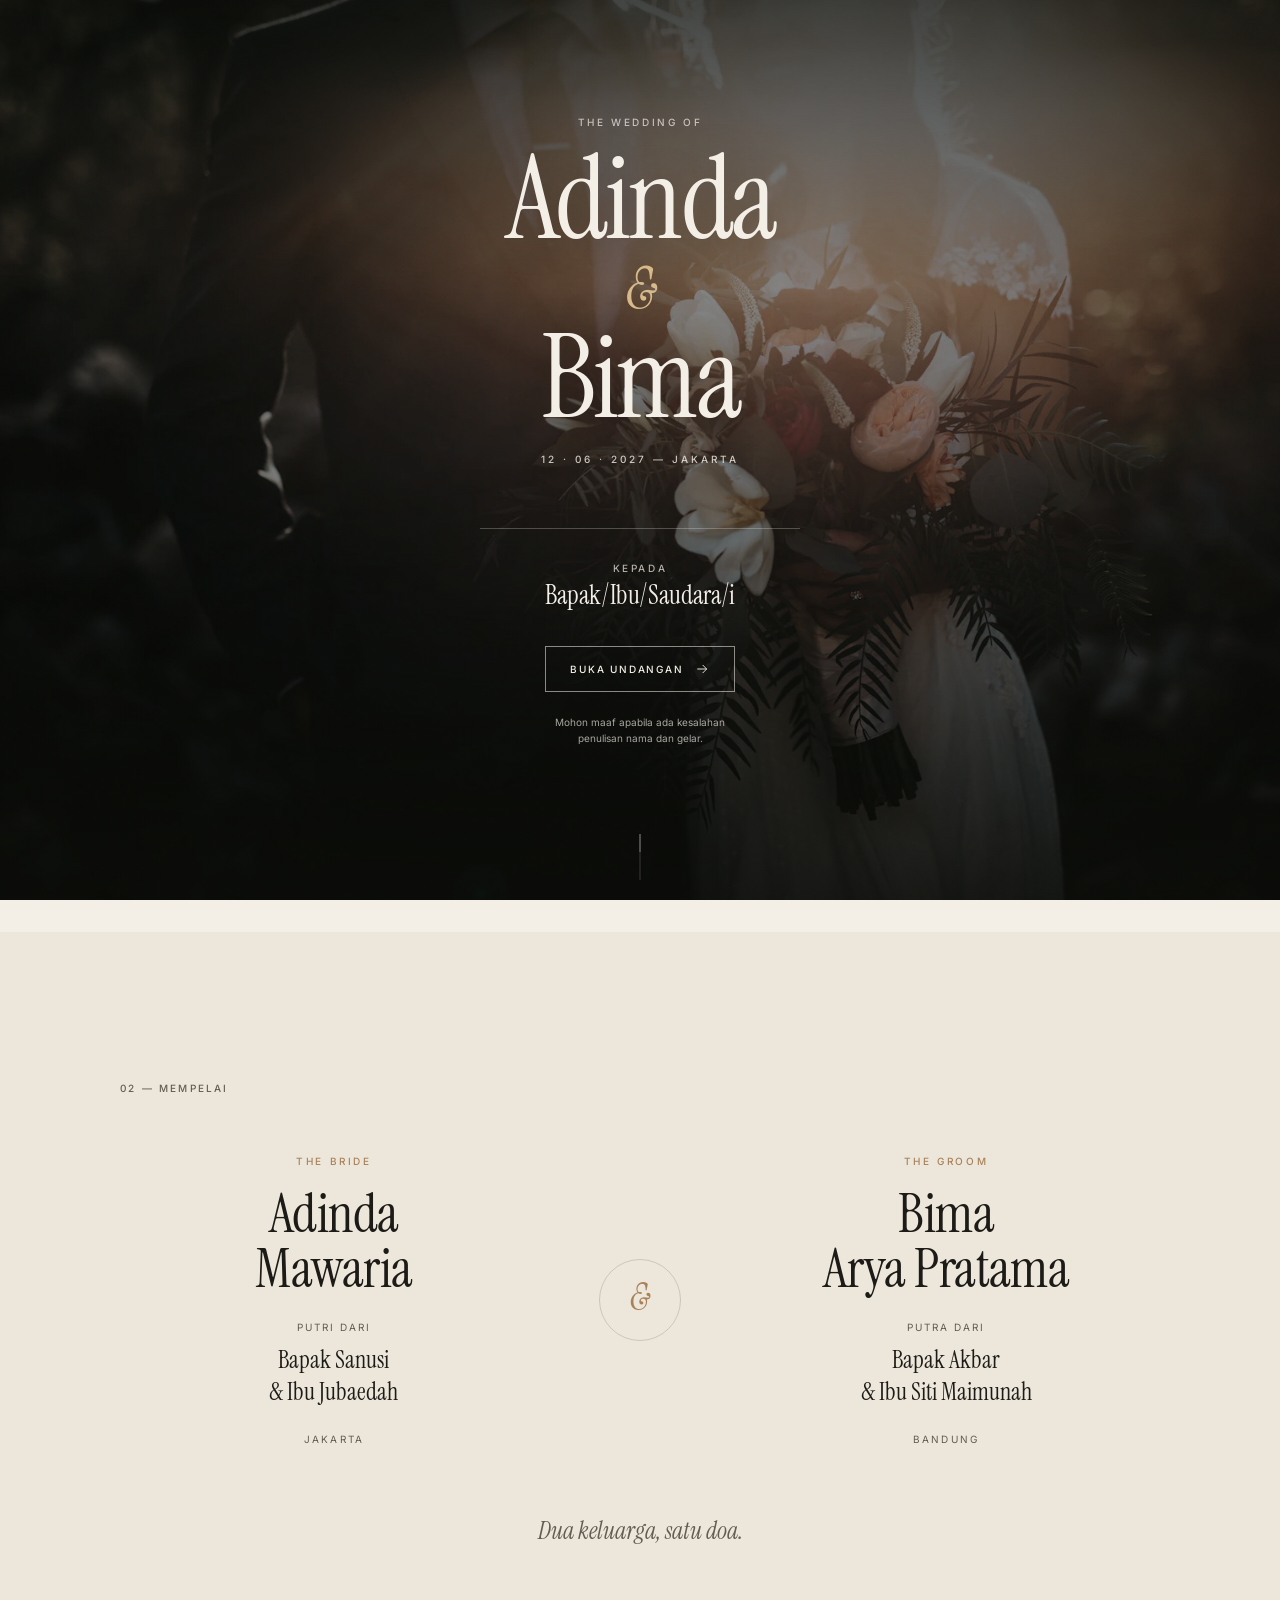
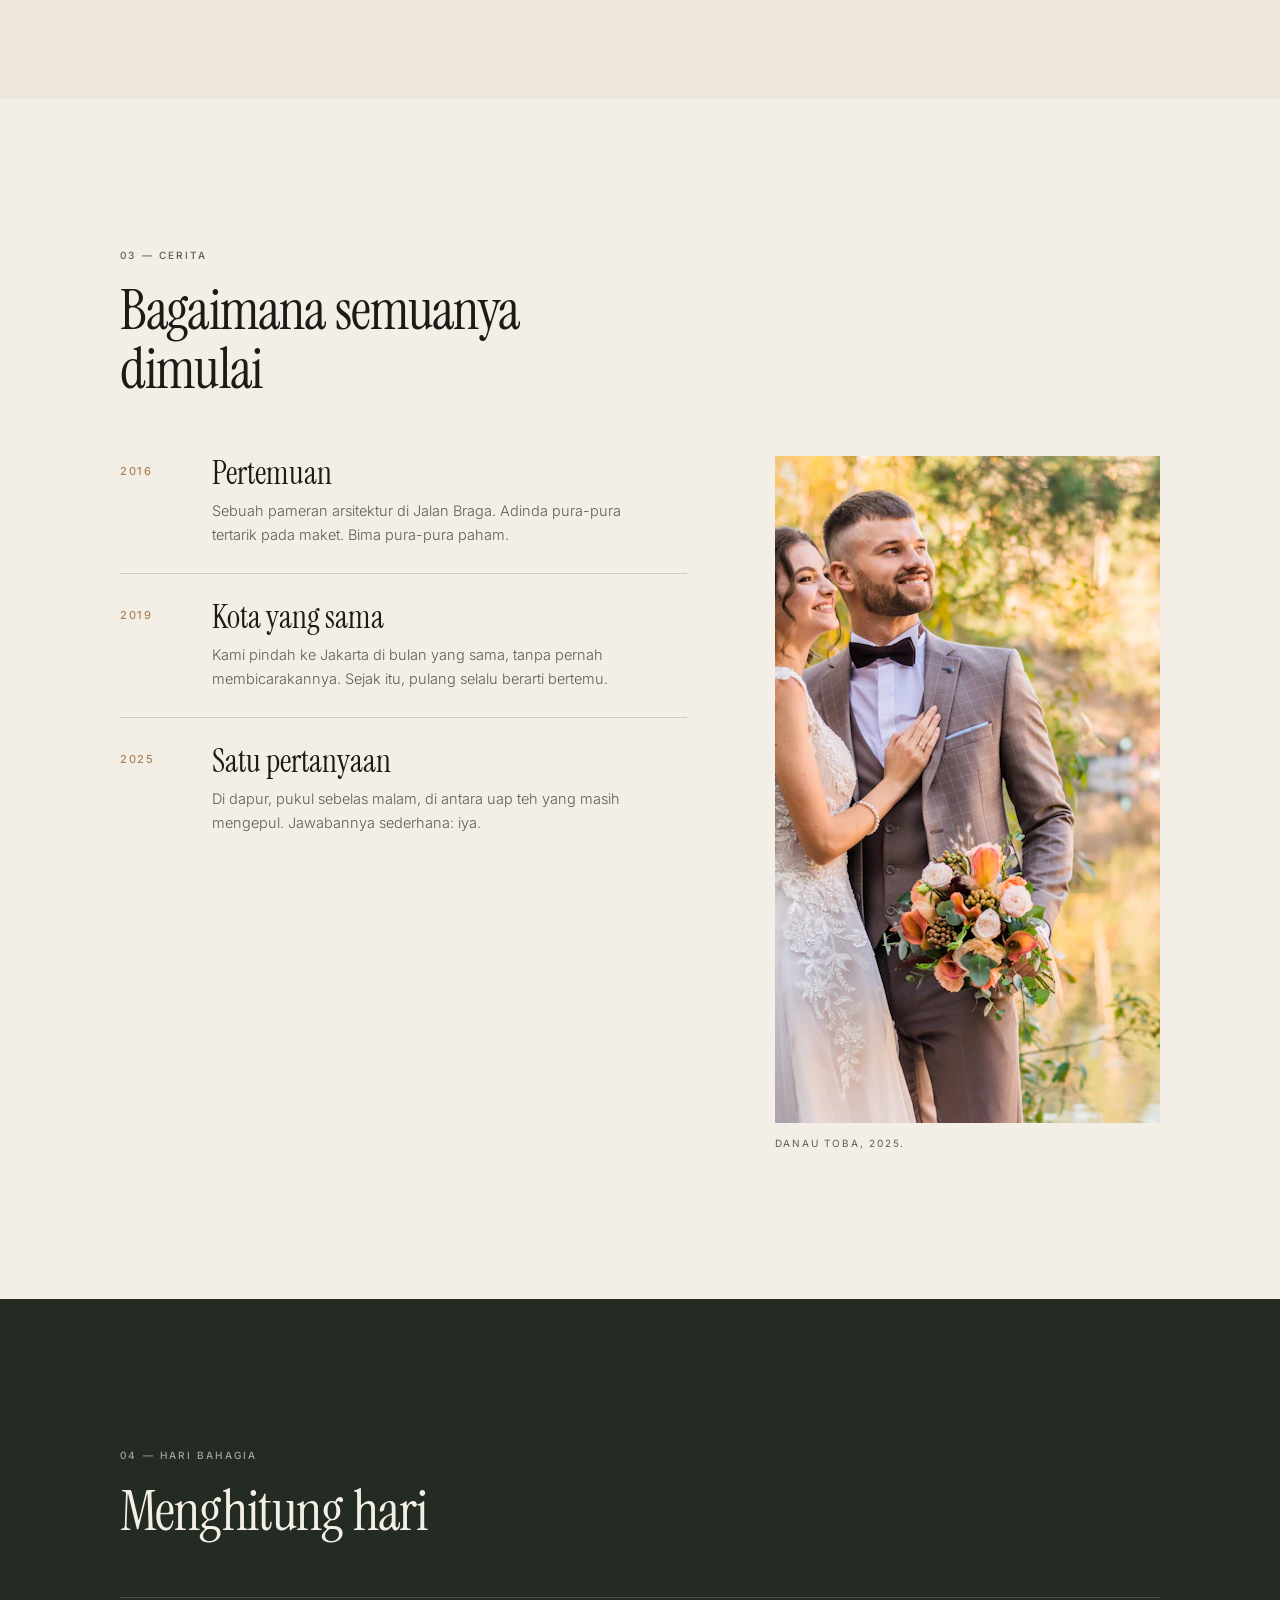
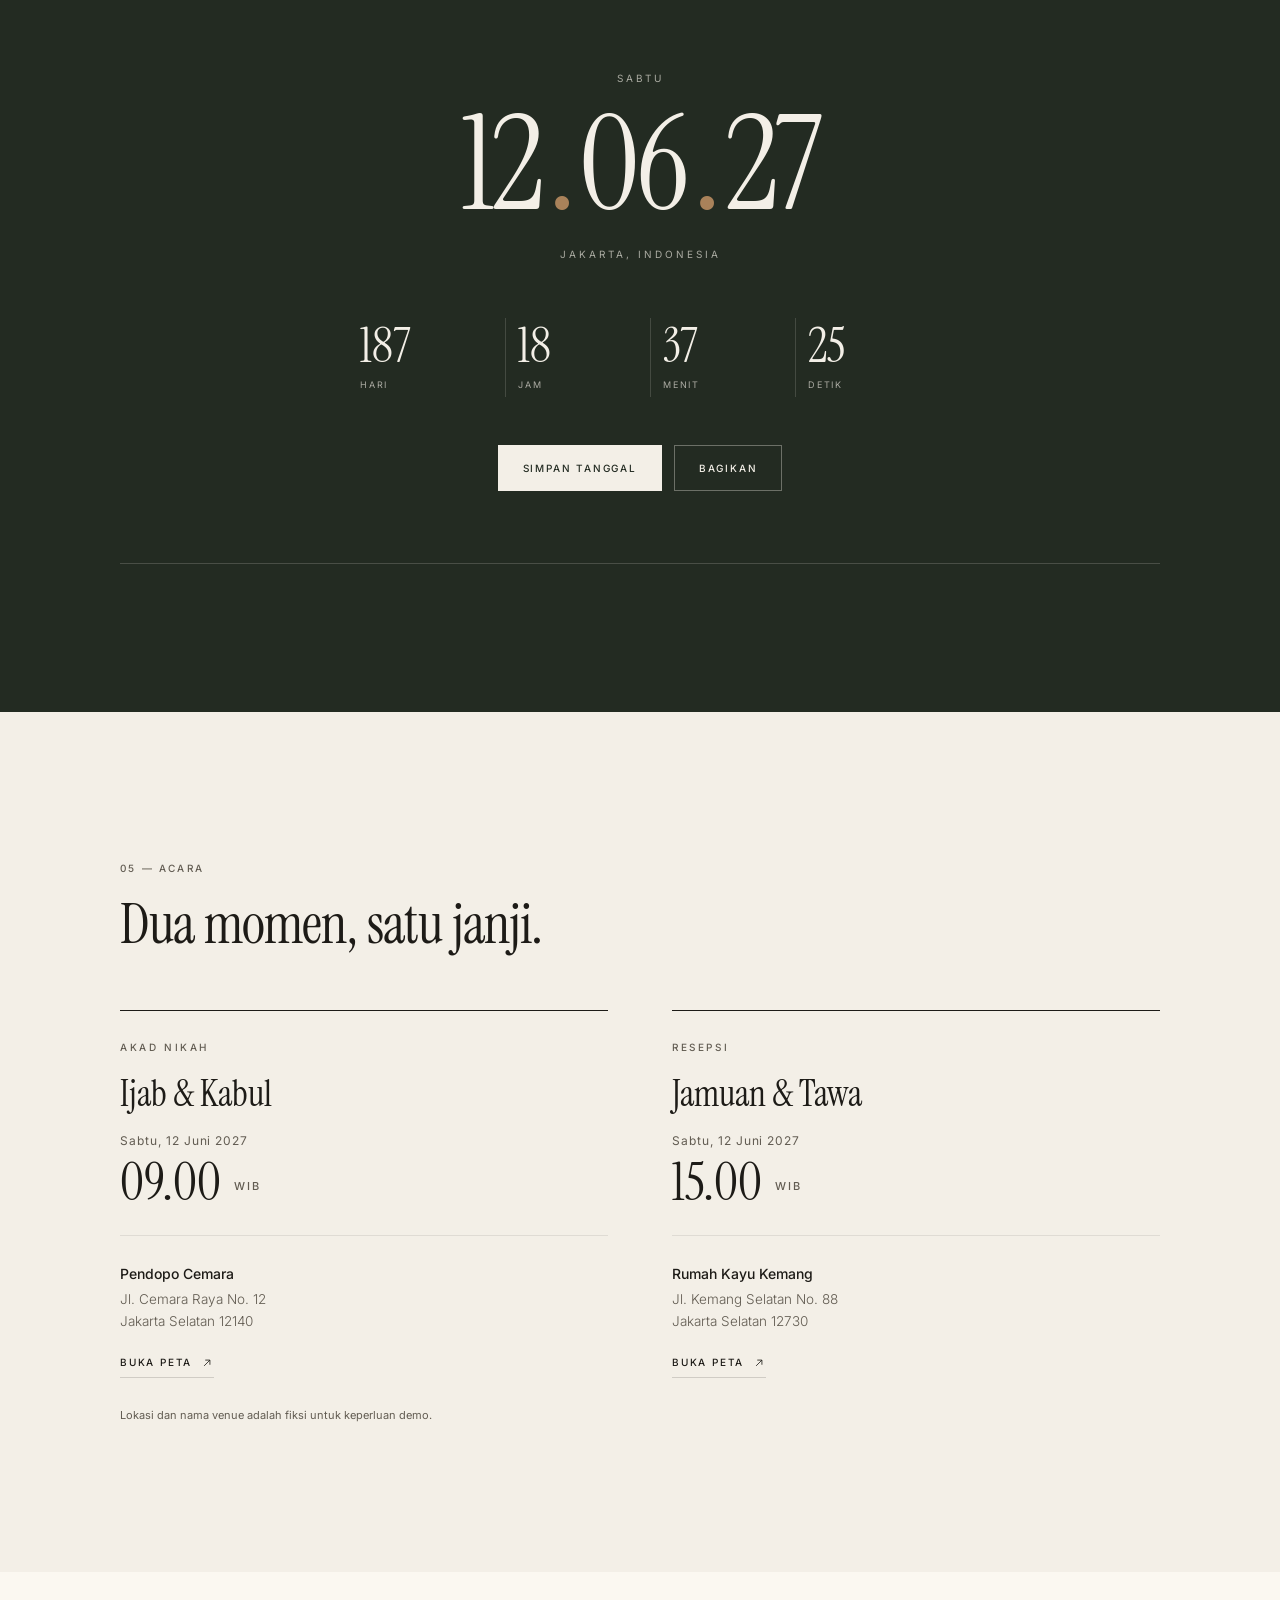
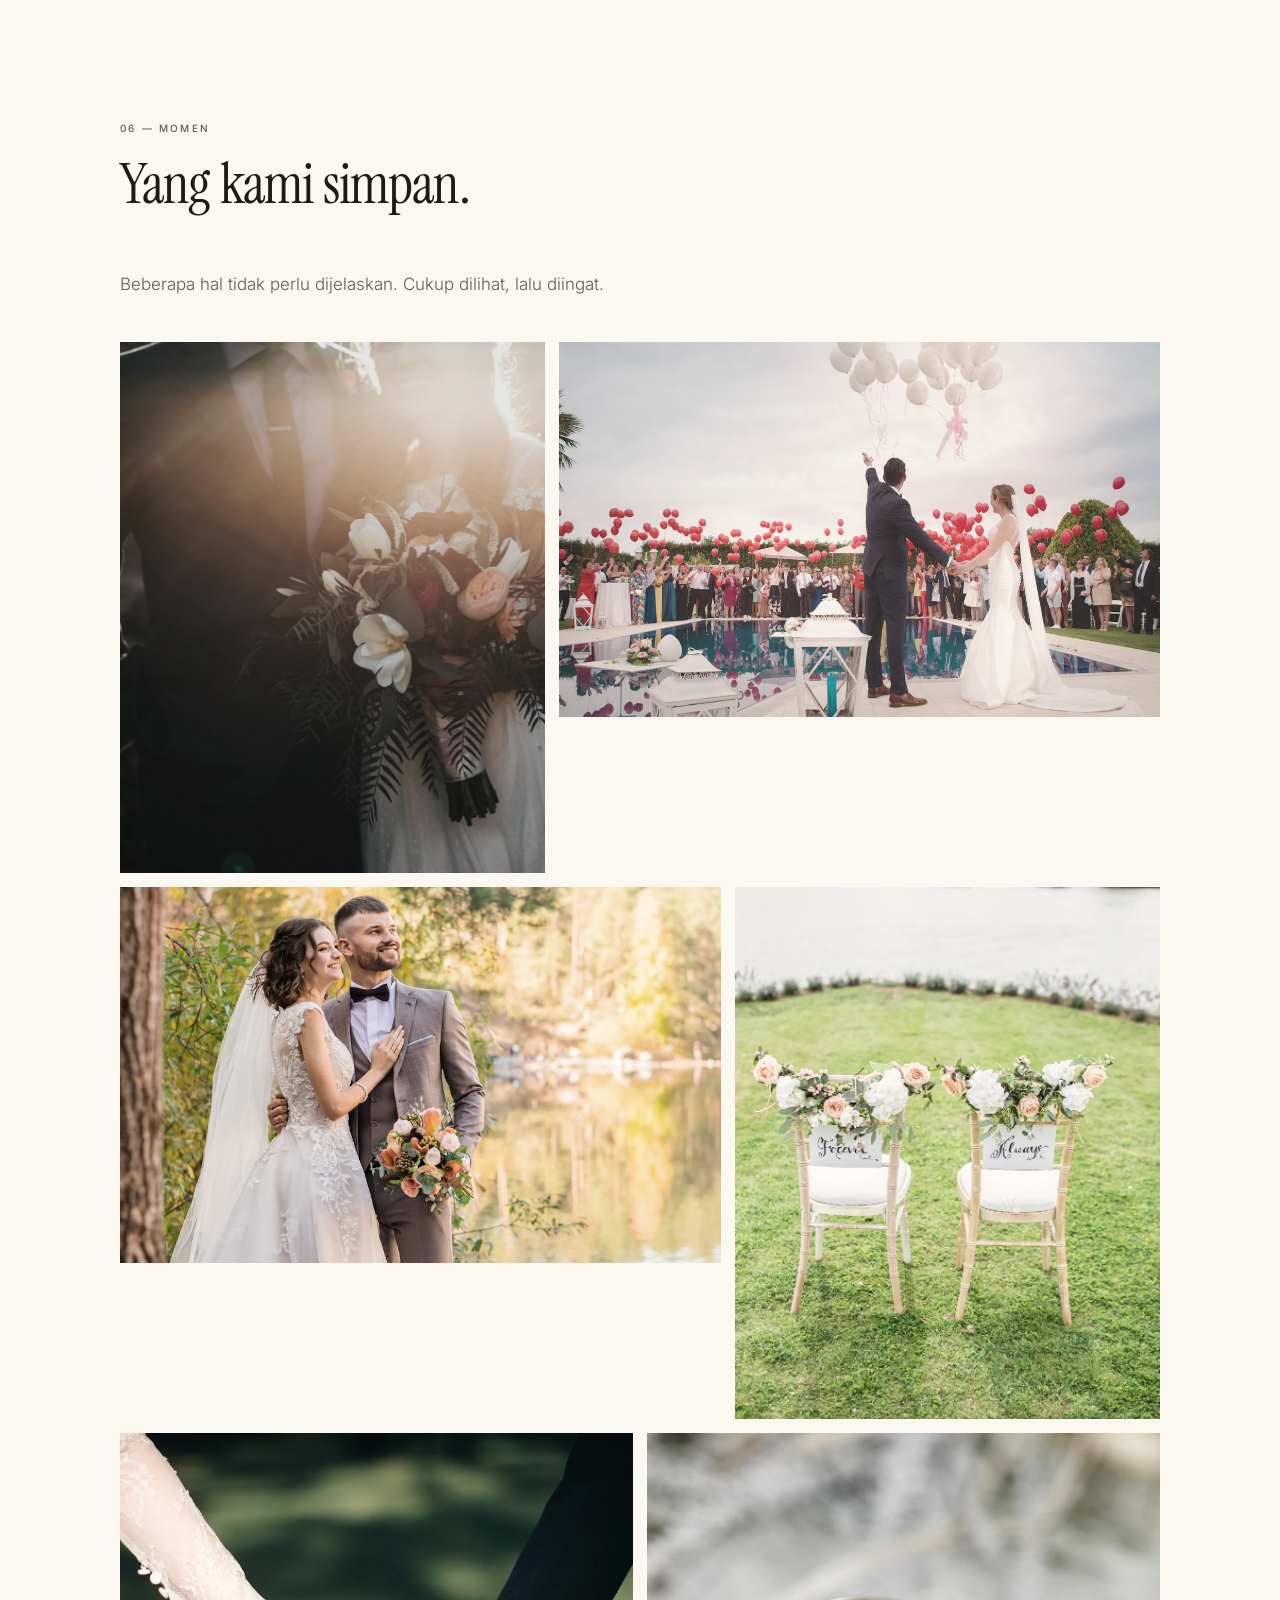
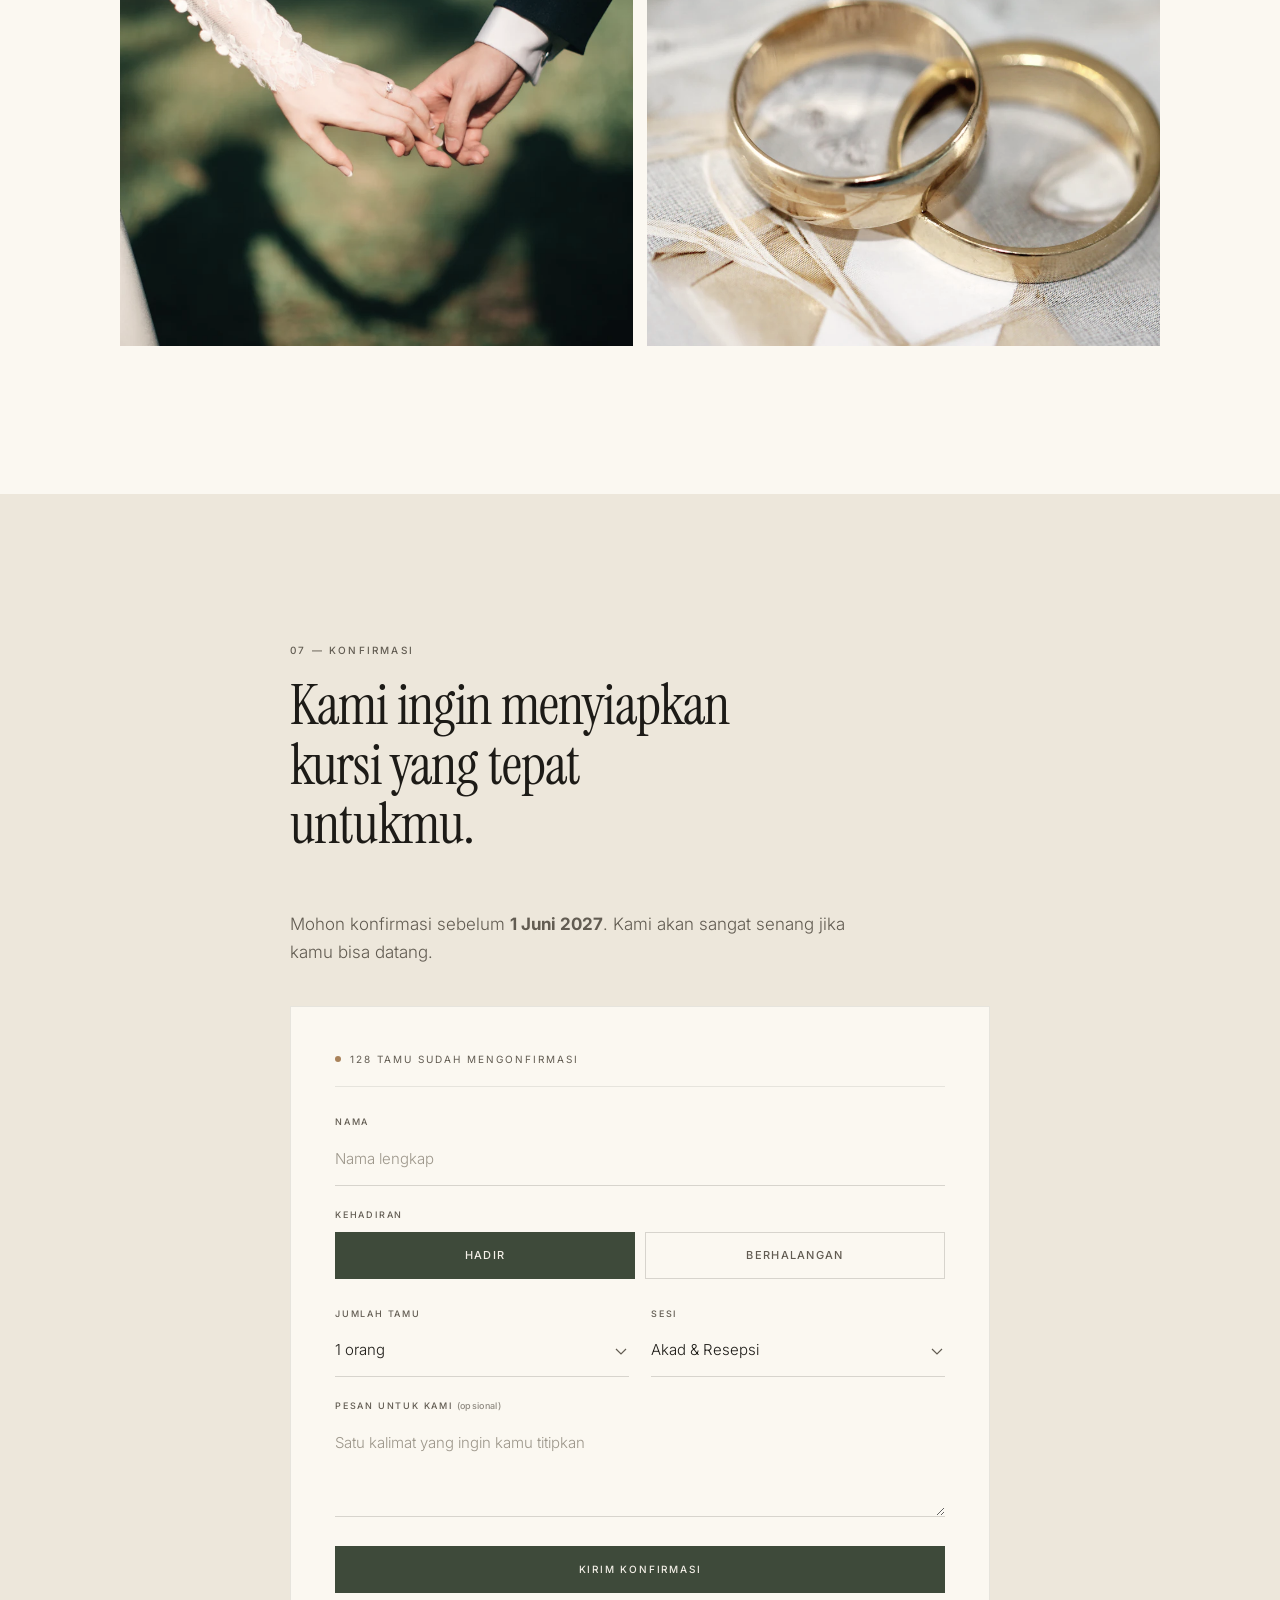
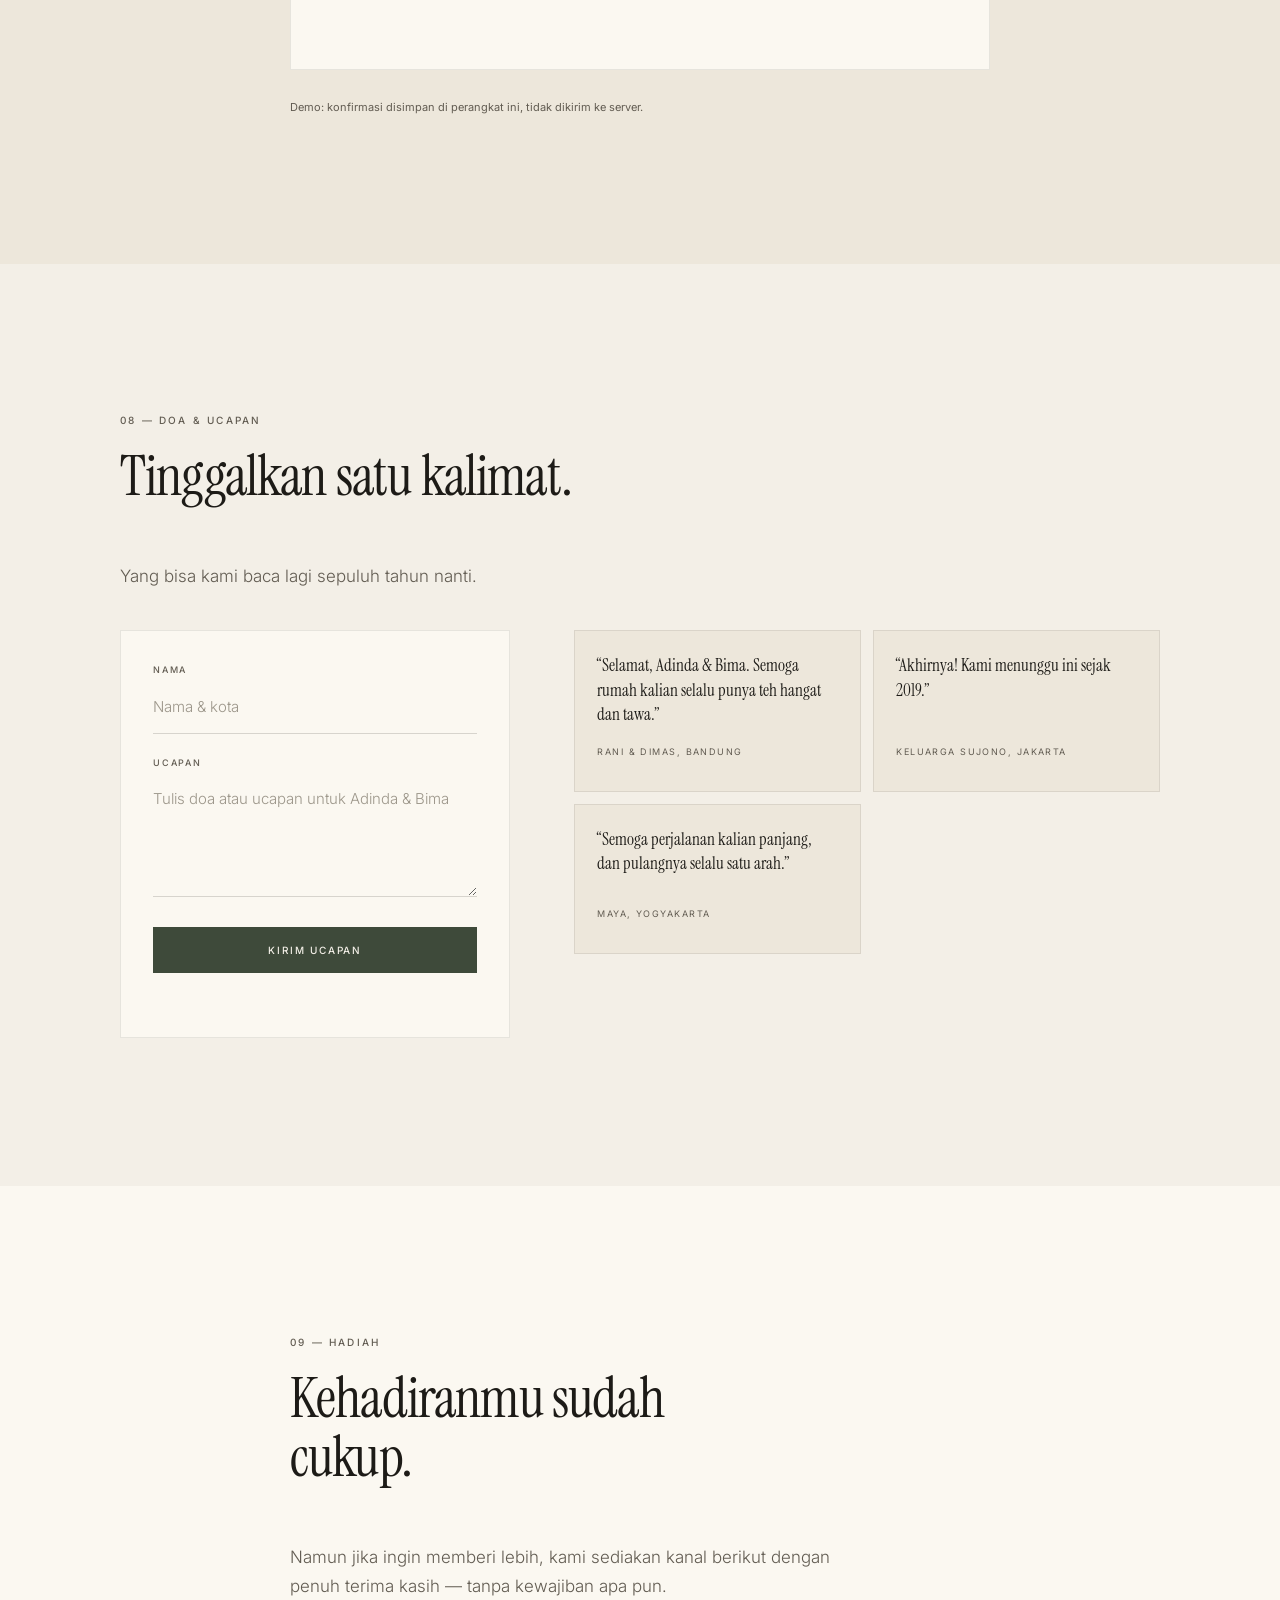
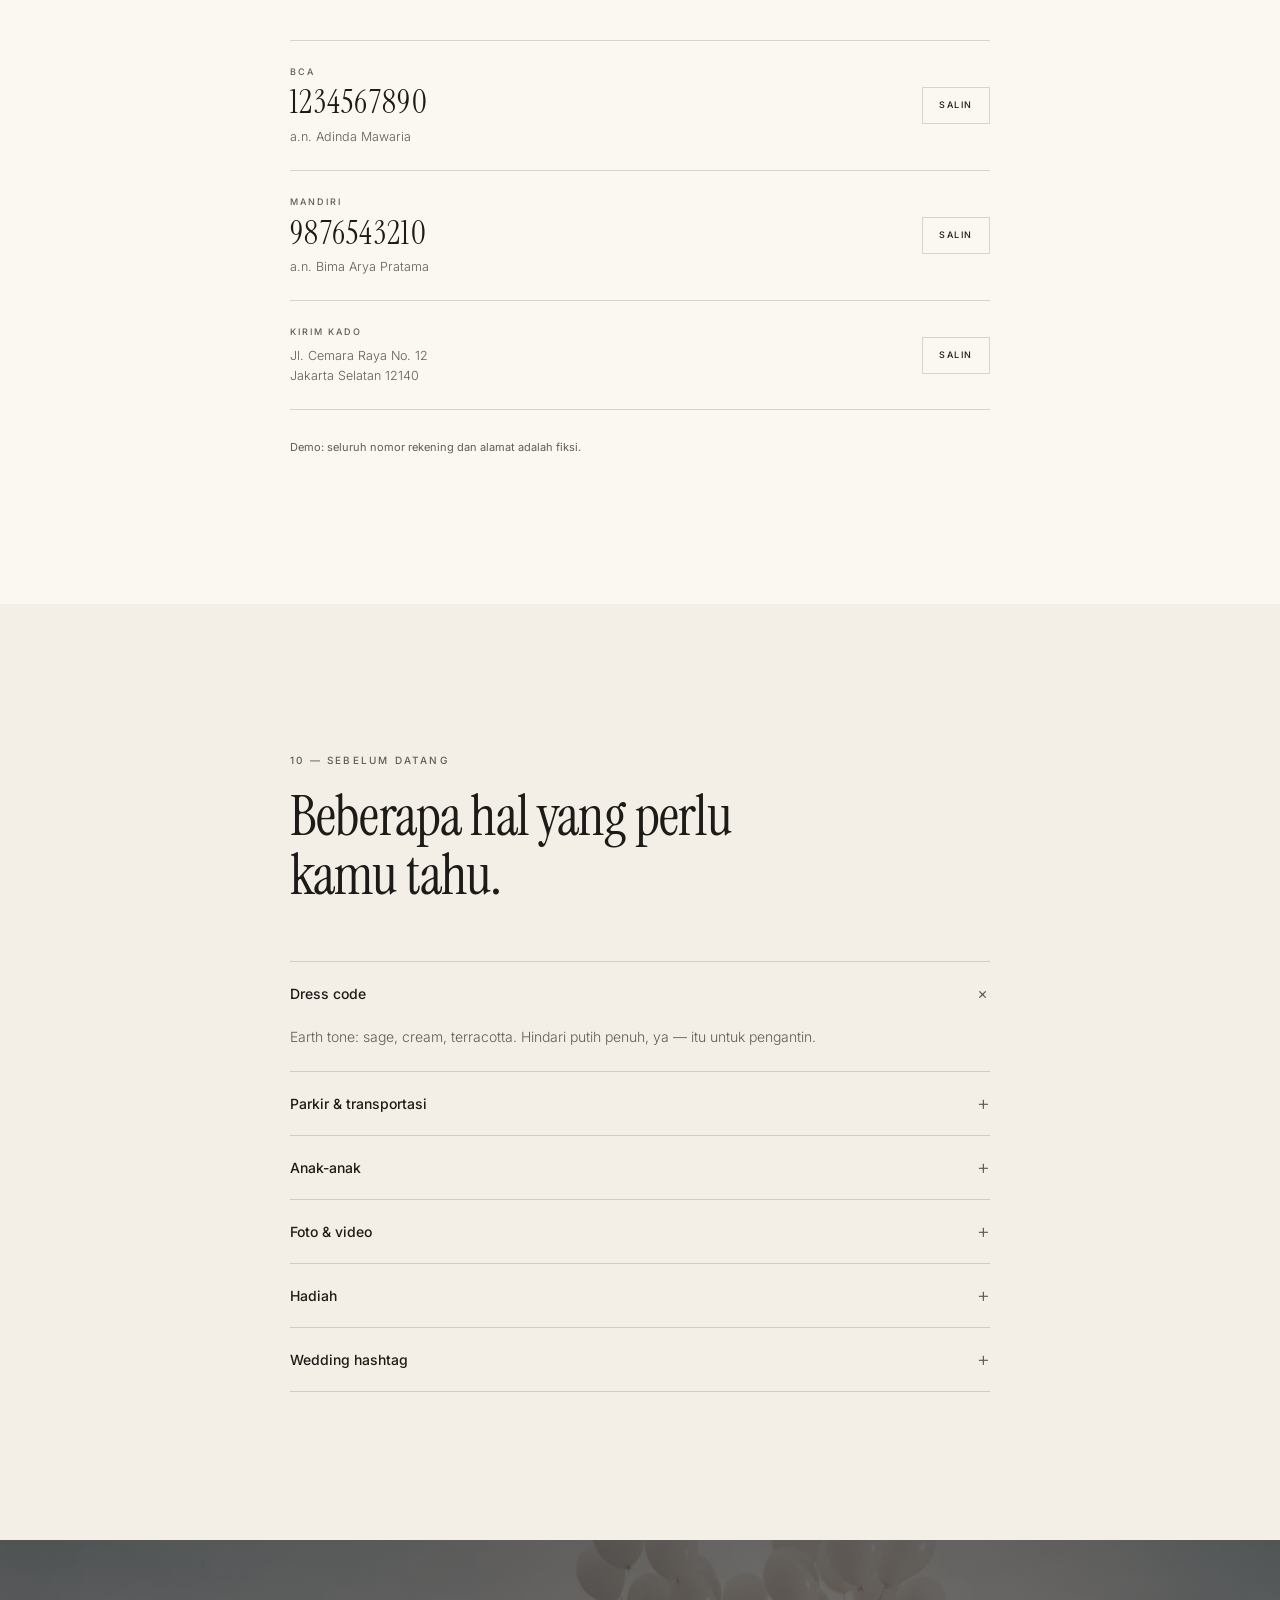
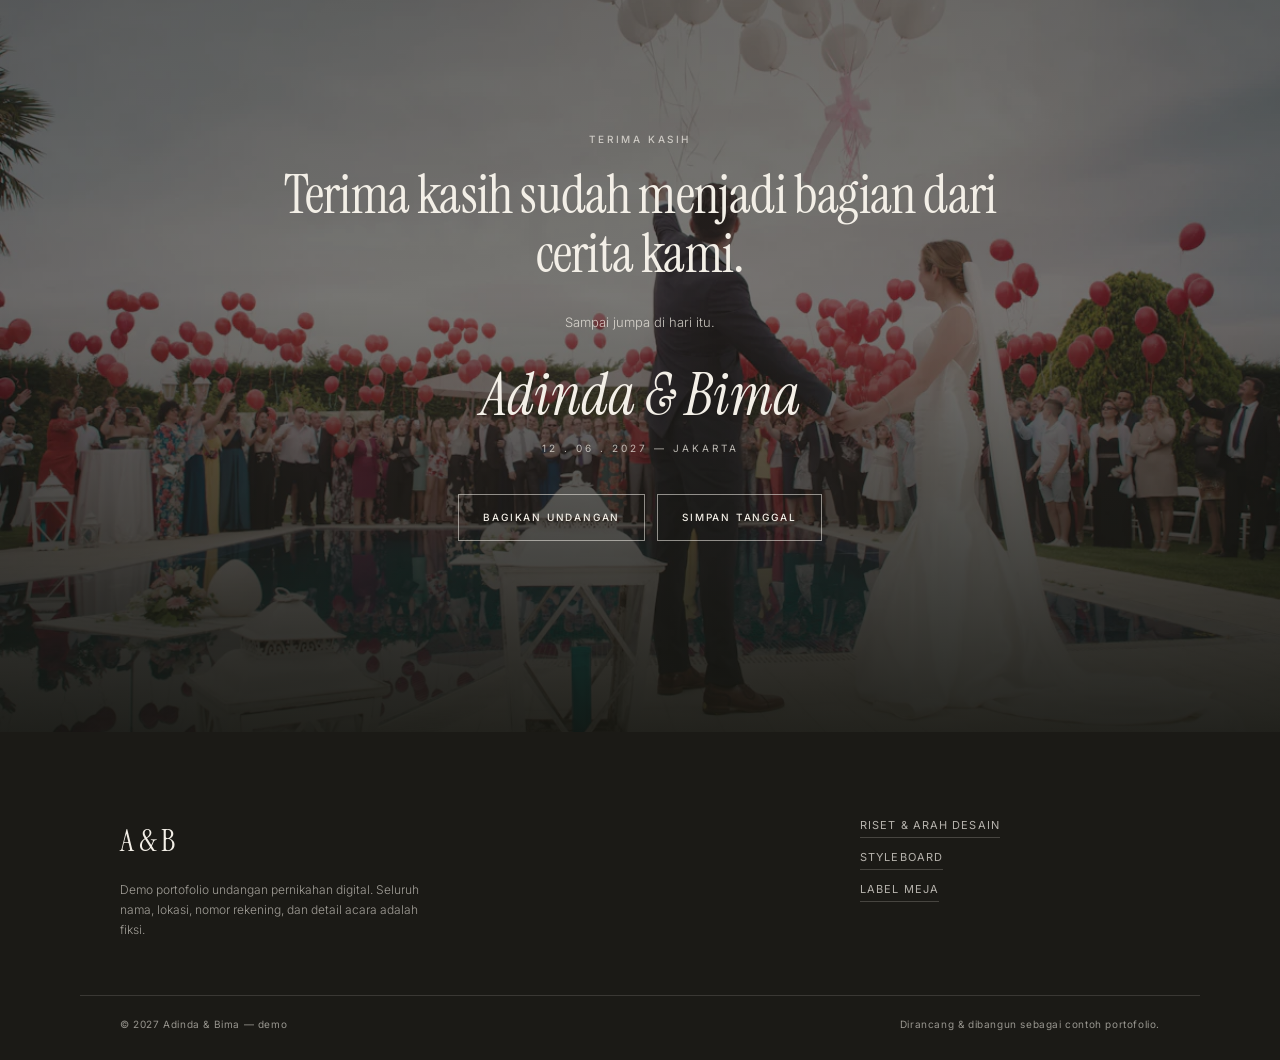
==== index.html @ 94f41838 "feat: demo undangan pernikahan digital + label meja" ====
<!doctype html>
<html lang="id">
<head>
<meta charset="utf-8" />
<meta name="viewport" content="width=device-width, initial-scale=1, viewport-fit=cover" />
<title>Adinda &amp; Bima — 12 Juni 2027</title>
<meta name="description" content="Undangan pernikahan digital Adinda & Bima. 12 Juni 2027, Jakarta. Demo portofolio undangan pernikahan digital." />
<meta name="theme-color" content="#F3EFE7" />
<meta name="robots" content="index, follow" />
<link rel="canonical" href="https://adinda-bima.pages.dev/" />

<meta property="og:type" content="website" />
<meta property="og:site_name" content="Adinda & Bima" />
<meta property="og:title" content="Adinda & Bima — 12 Juni 2027" />
<meta property="og:description" content="Kami menikah, dan kami ingin merayakannya bersama orang-orang yang kami sayangi." />
<meta property="og:image" content="https://adinda-bima.pages.dev/assets/og.jpg" />
<meta property="og:image:width" content="1200" />
<meta property="og:image:height" content="630" />
<meta property="og:image:alt" content="Adinda dan Bima berfoto dengan buket bunga di bawah cahaya senja" />
<meta property="og:url" content="https://adinda-bima.pages.dev/" />
<meta name="twitter:card" content="summary_large_image" />

<link rel="icon" href="data:image/svg+xml,%3Csvg xmlns='http://www.w3.org/2000/svg' viewBox='0 0 64 64'%3E%3Crect width='64' height='64' fill='%23F3EFE7'/%3E%3Ctext x='32' y='42' font-family='Georgia,serif' font-size='28' text-anchor='middle' fill='%231D1B17'%3EA%26B%3C/text%3E%3C/svg%3E" />

<link rel="preconnect" href="https://fonts.googleapis.com" />
<link rel="preconnect" href="https://fonts.gstatic.com" crossorigin />
<link href="https://fonts.googleapis.com/css2?family=Instrument+Serif:ital@0;1&family=Inter:wght@300;400;500;600&display=swap" rel="stylesheet" />
<link rel="preload" as="image" href="assets/cover.webp" />
<link rel="stylesheet" href="styles.css" />
</head>
<body class="is-locked">

<a class="skip-link" href="#opening">Lewati ke isi undangan</a>

<div class="progress" aria-hidden="true"><span id="progressBar"></span></div>

<!-- ============ GATE ============ -->
<section class="gate" id="gate" aria-label="Sampul undangan">
  <div class="gate-media">
    <img src="assets/cover.webp" alt="Adinda dan Bima berfoto dengan buket bunga di bawah cahaya senja" fetchpriority="high" />
  </div>
  <div class="gate-scrim" aria-hidden="true"></div>

  <div class="gate-inner">
    <p class="eyebrow eyebrow-light">The Wedding Of</p>
    <h1 class="gate-names">Adinda<span class="gate-amp">&amp;</span>Bima</h1>
    <p class="gate-date">12 &middot; 06 &middot; 2027 &mdash; Jakarta</p>

    <div class="gate-guest">
      <span class="eyebrow eyebrow-light">Kepada</span>
      <p class="gate-guest-name" id="guestName">Bapak/Ibu/Saudara/i</p>
    </div>

    <button class="btn btn-outline-light" id="openInvitation" type="button">
      <span>Buka Undangan</span>
      <svg viewBox="0 0 24 24" fill="none" stroke="currentColor" stroke-width="1.4" aria-hidden="true"><path d="M5 12h14M13 6l6 6-6 6"/></svg>
    </button>

    <p class="gate-note">Mohon maaf apabila ada kesalahan penulisan nama dan gelar.</p>
  </div>

  <div class="gate-scroll" aria-hidden="true">
    <span></span>
  </div>
</section>

<div class="content" id="content" aria-hidden="true">

  <!-- ============ 01 OPENING ============ -->
  <section class="section section-opening" id="opening">
    <div class="wrap reveal">
      <p class="sec-num">01 &mdash; Pembuka</p>
      <h2 class="statement">
        Kami menikah, dan kami ingin merayakannya bersama orang-orang yang <em>kami sayangi.</em>
      </h2>
      <p class="lede">
        Dengan penuh syukur, kami mengundang Bapak/Ibu/Saudara/i untuk menjadi bagian
        dari hari yang kami tunggu.
      </p>

      <figure class="pullquote">
        <blockquote>&ldquo;Rumah bukan tempat. Rumah adalah orang yang kita pilih untuk pulang.&rdquo;</blockquote>
        <figcaption>catatan kami</figcaption>
      </figure>

      <p class="signature">Adinda &amp; Bima</p>
    </div>
  </section>

  <!-- ============ 02 COUPLE ============ -->
  <section class="section section-couple" id="couple">
    <div class="wrap">
      <div class="sec-head reveal">
        <p class="sec-num">02 &mdash; Mempelai</p>
      </div>

      <div class="couple-grid">
        <article class="person reveal">
          <p class="eyebrow">The Bride</p>
          <h3 class="person-name">Adinda<br />Mawaria</h3>
          <p class="person-meta">Putri dari</p>
          <p class="person-parents">Bapak Sanusi<br />&amp; Ibu Jubaedah</p>
          <p class="person-origin">Jakarta</p>
        </article>

        <div class="couple-mark reveal" aria-hidden="true">
          <span>&amp;</span>
        </div>

        <article class="person reveal">
          <p class="eyebrow">The Groom</p>
          <h3 class="person-name">Bima<br />Arya Pratama</h3>
          <p class="person-meta">Putra dari</p>
          <p class="person-parents">Bapak Akbar<br />&amp; Ibu Siti Maimunah</p>
          <p class="person-origin">Bandung</p>
        </article>
      </div>

      <p class="couple-note reveal">Dua keluarga, satu doa.</p>
    </div>
  </section>

  <!-- ============ 03 STORY ============ -->
  <section class="section section-story" id="story">
    <div class="wrap">
      <div class="sec-head reveal">
        <p class="sec-num">03 &mdash; Cerita</p>
        <h2 class="sec-title">Bagaimana semuanya dimulai</h2>
      </div>

      <div class="story-layout">
        <div class="story-list">
          <article class="story-item reveal">
            <span class="story-year">2016</span>
            <div>
              <h3>Pertemuan</h3>
              <p>Sebuah pameran arsitektur di Jalan Braga. Adinda pura-pura tertarik pada maket. Bima pura-pura paham.</p>
            </div>
          </article>

          <article class="story-item reveal">
            <span class="story-year">2019</span>
            <div>
              <h3>Kota yang sama</h3>
              <p>Kami pindah ke Jakarta di bulan yang sama, tanpa pernah membicarakannya. Sejak itu, pulang selalu berarti bertemu.</p>
            </div>
          </article>

          <article class="story-item reveal">
            <span class="story-year">2025</span>
            <div>
              <h3>Satu pertanyaan</h3>
              <p>Di dapur, pukul sebelas malam, di antara uap teh yang masih mengepul. Jawabannya sederhana: iya.</p>
            </div>
          </article>
        </div>

        <figure class="story-media reveal">
          <img src="assets/gallery-5.webp" alt="Adinda dan Bima berfoto di tepi danau" loading="lazy" width="1000" height="667" />
          <figcaption>Danau Toba, 2025.</figcaption>
        </figure>
      </div>
    </div>
  </section>

  <!-- ============ 04 SAVE THE DATE ============ -->
  <section class="section section-date" id="date">
    <div class="wrap">
      <div class="sec-head reveal">
        <p class="sec-num">04 &mdash; Hari Bahagia</p>
        <h2 class="sec-title">Menghitung hari</h2>
      </div>

      <div class="date-block reveal">
        <p class="date-line">Sabtu</p>
        <p class="date-big">12<span>.</span>06<span>.</span>27</p>
        <p class="date-place">Jakarta, Indonesia</p>

        <div class="countdown" id="countdown" aria-label="Hitung mundur ke hari pernikahan">
          <div class="count-cell"><span class="count-num" id="cdDays">00</span><span class="count-label">Hari</span></div>
          <div class="count-cell"><span class="count-num" id="cdHours">00</span><span class="count-label">Jam</span></div>
          <div class="count-cell"><span class="count-num" id="cdMinutes">00</span><span class="count-label">Menit</span></div>
          <div class="count-cell"><span class="count-num" id="cdSeconds">00</span><span class="count-label">Detik</span></div>
        </div>

        <div class="date-actions">
          <button class="btn btn-solid" type="button" id="saveDate">Simpan Tanggal</button>
          <button class="btn btn-ghost" type="button" data-share>Bagikan</button>
        </div>
      </div>
    </div>
  </section>

  <!-- ============ 05 EVENTS ============ -->
  <section class="section section-events" id="events">
    <div class="wrap">
      <div class="sec-head reveal">
        <p class="sec-num">05 &mdash; Acara</p>
        <h2 class="sec-title">Dua momen, satu janji.</h2>
      </div>

      <div class="event-grid">
        <article class="event-card reveal">
          <p class="eyebrow">Akad Nikah</p>
          <h3 class="event-name">Ijab &amp; Kabul</h3>
          <p class="event-date">Sabtu, 12 Juni 2027</p>
          <p class="event-time">09.00 <span>WIB</span></p>
          <div class="event-rule" aria-hidden="true"></div>
          <p class="event-venue">Pendopo Cemara</p>
          <p class="event-address">Jl. Cemara Raya No. 12<br />Jakarta Selatan 12140</p>
          <a class="link-arrow" href="https://www.google.com/maps/search/?api=1&amp;query=Pendopo+Cemara+Jakarta" target="_blank" rel="noopener">
            Buka Peta
            <svg viewBox="0 0 24 24" fill="none" stroke="currentColor" stroke-width="1.4" aria-hidden="true"><path d="M7 17 17 7M9 7h8v8"/></svg>
          </a>
        </article>

        <article class="event-card reveal">
          <p class="eyebrow">Resepsi</p>
          <h3 class="event-name">Jamuan &amp; Tawa</h3>
          <p class="event-date">Sabtu, 12 Juni 2027</p>
          <p class="event-time">15.00 <span>WIB</span></p>
          <div class="event-rule" aria-hidden="true"></div>
          <p class="event-venue">Rumah Kayu Kemang</p>
          <p class="event-address">Jl. Kemang Selatan No. 88<br />Jakarta Selatan 12730</p>
          <a class="link-arrow" href="https://www.google.com/maps/search/?api=1&amp;query=Rumah+Kayu+Kemang+Jakarta" target="_blank" rel="noopener">
            Buka Peta
            <svg viewBox="0 0 24 24" fill="none" stroke="currentColor" stroke-width="1.4" aria-hidden="true"><path d="M7 17 17 7M9 7h8v8"/></svg>
          </a>
        </article>
      </div>

      <p class="footnote reveal">Lokasi dan nama venue adalah fiksi untuk keperluan demo.</p>
    </div>
  </section>

  <!-- ============ 06 GALLERY ============ -->
  <section class="section section-gallery" id="gallery">
    <div class="wrap">
      <div class="sec-head reveal">
        <p class="sec-num">06 &mdash; Momen</p>
        <h2 class="sec-title">Yang kami simpan.</h2>
      </div>
      <p class="lede left reveal">Beberapa hal tidak perlu dijelaskan. Cukup dilihat, lalu diingat.</p>

      <div class="gallery-grid" id="galleryGrid">
        <button class="shot shot-tall reveal" type="button" data-full="assets/cover.webp" data-caption="Senja di Taman Cemara, 2026.">
          <img src="assets/cover.webp" alt="Adinda dan Bima dengan buket bunga di bawah cahaya senja" loading="lazy" />
        </button>
        <button class="shot shot-wide reveal" type="button" data-full="assets/gallery-1.webp" data-caption="Melepas balon, sehari sebelum akad.">
          <img src="assets/gallery-1.webp" alt="Pasangan melepas balon di tepi kolam" loading="lazy" />
        </button>
        <button class="shot shot-wide reveal" type="button" data-full="assets/gallery-5.webp" data-caption="Danau Toba, 2025.">
          <img src="assets/gallery-5.webp" alt="Adinda dan Bima berfoto di tepi danau" loading="lazy" />
        </button>
        <button class="shot shot-tall reveal" type="button" data-full="assets/couple-a.webp" data-caption="Forever, always.">
          <img src="assets/couple-a.webp" alt="Dua kursi pengantin berhias bunga dengan tulisan Forever dan Always" loading="lazy" />
        </button>
        <button class="shot shot-square reveal" type="button" data-full="assets/gallery-3.webp" data-caption="Bayangan yang kebetulan berbentuk hati.">
          <img src="assets/gallery-3.webp" alt="Tangan pasangan saling menggenggam dengan bayangan berbentuk hati" loading="lazy" />
        </button>
        <button class="shot shot-square reveal" type="button" data-full="assets/couple-b.webp" data-caption="Dua cincin, satu janji.">
          <img src="assets/couple-b.webp" alt="Dua cincin pernikahan berwarna emas" loading="lazy" />
        </button>
      </div>
    </div>
  </section>

  <!-- ============ 07 RSVP ============ -->
  <section class="section section-rsvp" id="rsvp">
    <div class="wrap wrap-narrow">
      <div class="sec-head reveal">
        <p class="sec-num">07 &mdash; Konfirmasi</p>
        <h2 class="sec-title">Kami ingin menyiapkan kursi yang tepat untukmu.</h2>
      </div>
      <p class="lede left reveal">Mohon konfirmasi sebelum <strong>1 Juni 2027</strong>. Kami akan sangat senang jika kamu bisa datang.</p>

      <div class="rsvp-card reveal">
        <p class="rsvp-count" id="rsvpCount" aria-live="polite">128 tamu sudah mengonfirmasi</p>

        <form id="rsvpForm" novalidate>
          <div class="field">
            <label for="rsvpName">Nama</label>
            <input id="rsvpName" name="name" type="text" autocomplete="name" placeholder="Nama lengkap" required maxlength="80" />
          </div>

          <fieldset class="field">
            <legend>Kehadiran</legend>
            <div class="choice-row">
              <label class="choice">
                <input type="radio" name="attendance" value="hadir" checked />
                <span>Hadir</span>
              </label>
              <label class="choice">
                <input type="radio" name="attendance" value="berhalangan" />
                <span>Berhalangan</span>
              </label>
            </div>
          </fieldset>

          <div class="field-row">
            <div class="field">
              <label for="rsvpGuests">Jumlah tamu</label>
              <select id="rsvpGuests" name="guests">
                <option value="1">1 orang</option>
                <option value="2">2 orang</option>
                <option value="3">3 orang</option>
                <option value="4">4 orang</option>
              </select>
            </div>
            <div class="field">
              <label for="rsvpSession">Sesi</label>
              <select id="rsvpSession" name="session">
                <option>Akad &amp; Resepsi</option>
                <option>Akad</option>
                <option>Resepsi</option>
              </select>
            </div>
          </div>

          <div class="field">
            <label for="rsvpNote">Pesan untuk kami <span class="optional">(opsional)</span></label>
            <textarea id="rsvpNote" name="note" rows="3" maxlength="280" placeholder="Satu kalimat yang ingin kamu titipkan"></textarea>
          </div>

          <button class="btn btn-solid btn-wide" type="submit">Kirim Konfirmasi</button>
          <p class="form-status" id="rsvpStatus" role="status" aria-live="polite"></p>
        </form>

        <div class="rsvp-success" id="rsvpSuccess" hidden>
          <p class="success-mark" aria-hidden="true">&#10003;</p>
          <h3 id="rsvpSuccessTitle">Terima kasih.</h3>
          <p id="rsvpSuccessText">Kehadiranmu sudah kami catat.</p>
          <button class="btn btn-ghost" type="button" id="rsvpEdit">Ubah konfirmasi</button>
        </div>
      </div>
      <p class="footnote reveal">Demo: konfirmasi disimpan di perangkat ini, tidak dikirim ke server.</p>
    </div>
  </section>

  <!-- ============ 08 WISHES ============ -->
  <section class="section section-wishes" id="wishes">
    <div class="wrap">
      <div class="sec-head reveal">
        <p class="sec-num">08 &mdash; Doa &amp; Ucapan</p>
        <h2 class="sec-title">Tinggalkan satu kalimat.</h2>
      </div>
      <p class="lede left reveal">Yang bisa kami baca lagi sepuluh tahun nanti.</p>

      <div class="wishes-layout">
        <form class="wish-form reveal" id="wishForm" novalidate>
          <div class="field">
            <label for="wishName">Nama</label>
            <input id="wishName" name="name" type="text" placeholder="Nama &amp; kota" required maxlength="60" />
          </div>
          <div class="field">
            <label for="wishText">Ucapan</label>
            <textarea id="wishText" name="text" rows="4" placeholder="Tulis doa atau ucapan untuk Adinda &amp; Bima" required maxlength="280"></textarea>
          </div>
          <button class="btn btn-solid btn-wide" type="submit">Kirim Ucapan</button>
          <p class="form-status" id="wishStatus" role="status" aria-live="polite"></p>
        </form>

        <div class="wish-wall" id="wishWall" aria-live="polite">
          <!-- diisi oleh app.js -->
        </div>
      </div>
    </div>
  </section>

  <!-- ============ 09 GIFT ============ -->
  <section class="section section-gift" id="gift">
    <div class="wrap wrap-narrow">
      <div class="sec-head reveal">
        <p class="sec-num">09 &mdash; Hadiah</p>
        <h2 class="sec-title">Kehadiranmu sudah cukup.</h2>
      </div>
      <p class="lede left reveal">
        Namun jika ingin memberi lebih, kami sediakan kanal berikut dengan penuh
        terima kasih &mdash; tanpa kewajiban apa pun.
      </p>

      <div class="gift-list">
        <article class="gift-card reveal">
          <div>
            <p class="gift-bank">BCA</p>
            <p class="gift-number">1234567890</p>
            <p class="gift-holder">a.n. Adinda Mawaria</p>
          </div>
          <button class="btn btn-ghost btn-copy" type="button" data-copy="1234567890">Salin</button>
        </article>

        <article class="gift-card reveal">
          <div>
            <p class="gift-bank">Mandiri</p>
            <p class="gift-number">9876543210</p>
            <p class="gift-holder">a.n. Bima Arya Pratama</p>
          </div>
          <button class="btn btn-ghost btn-copy" type="button" data-copy="9876543210">Salin</button>
        </article>

        <article class="gift-card gift-address reveal">
          <div>
            <p class="gift-bank">Kirim Kado</p>
            <p class="gift-holder">Jl. Cemara Raya No. 12<br />Jakarta Selatan 12140</p>
          </div>
          <button class="btn btn-ghost btn-copy" type="button" data-copy="Jl. Cemara Raya No. 12, Jakarta Selatan 12140">Salin</button>
        </article>
      </div>

      <p class="footnote reveal">Demo: seluruh nomor rekening dan alamat adalah fiksi.</p>
    </div>
  </section>

  <!-- ============ 10 PRACTICAL ============ -->
  <section class="section section-practical" id="practical">
    <div class="wrap wrap-narrow">
      <div class="sec-head reveal">
        <p class="sec-num">10 &mdash; Sebelum Datang</p>
        <h2 class="sec-title">Beberapa hal yang perlu kamu tahu.</h2>
      </div>

      <div class="accordion reveal">
        <details open>
          <summary>Dress code</summary>
          <p>Earth tone: sage, cream, terracotta. Hindari putih penuh, ya &mdash; itu untuk pengantin.</p>
        </details>
        <details>
          <summary>Parkir &amp; transportasi</summary>
          <p>Parkir tersedia di area venue. Kami sarankan datang 20 menit lebih awal. Taksi online diantar sampai lobi.</p>
        </details>
        <details>
          <summary>Anak-anak</summary>
          <p>Dengan senang hati. Kami sediakan area bermain kecil di dekat taman.</p>
        </details>
        <details>
          <summary>Foto &amp; video</summary>
          <p>Silakan ambil foto sebanyak yang kamu mau. Kami hanya minta tidak menghalangi prosesi.</p>
        </details>
        <details>
          <summary>Hadiah</summary>
          <p>Doa restu adalah hadiah terindah. Jika ingin memberi, kanal amplop digital tersedia di bagian sebelumnya.</p>
        </details>
        <details>
          <summary>Wedding hashtag</summary>
          <p>#AdindaBima2027 &mdash; kami senang melihat momen dari sudut pandangmu.</p>
        </details>
      </div>
    </div>
  </section>

  <!-- ============ CLOSING ============ -->
  <section class="closing" id="closing">
    <img class="closing-media" src="assets/gallery-1.webp" alt="Adinda dan Bima melepas balon di tepi kolam" loading="lazy" />
    <div class="closing-scrim" aria-hidden="true"></div>
    <div class="closing-inner reveal">
      <p class="eyebrow eyebrow-light">Terima Kasih</p>
      <h2 class="closing-title">Terima kasih sudah menjadi bagian dari cerita kami.</h2>
      <p class="closing-line">Sampai jumpa di hari itu.</p>
      <p class="closing-names">Adinda &amp; Bima</p>
      <p class="closing-date">12 . 06 . 2027 &mdash; Jakarta</p>
      <div class="closing-actions">
        <button class="btn btn-outline-light" type="button" data-share>Bagikan Undangan</button>
        <button class="btn btn-outline-light" type="button" id="saveDateBottom">Simpan Tanggal</button>
      </div>
    </div>
  </section>

  <footer class="footer">
    <div class="wrap footer-grid">
      <div>
        <p class="footer-mark">A &amp; B</p>
        <p class="footer-note">
          Demo portofolio undangan pernikahan digital. Seluruh nama, lokasi,
          nomor rekening, dan detail acara adalah fiksi.
        </p>
      </div>
      <div class="footer-links">
        <a href="RESEARCH.md">Riset &amp; arah desain</a>
        <a href="styleboard.html">Styleboard</a>
        <a href="table-card.html">Label Meja</a>
      </div>
    </div>
    <div class="wrap footer-bottom">
      <span>&copy; 2027 Adinda &amp; Bima &mdash; demo</span>
      <span>Dirancang &amp; dibangun sebagai contoh portofolio.</span>
    </div>
  </footer>

</div><!-- /.content -->

<!-- ============ FLOATING UI ============ -->
<button class="music-btn" id="musicToggle" type="button" aria-pressed="false" aria-label="Nyalakan musik" hidden>
  <svg class="icon-off" viewBox="0 0 24 24" fill="none" stroke="currentColor" stroke-width="1.4" aria-hidden="true">
    <path d="M4 9v6h4l5 4V5L8 9H4Z"/><path d="m17 9 4 6M21 9l-4 6"/>
  </svg>
  <svg class="icon-on" viewBox="0 0 24 24" fill="none" stroke="currentColor" stroke-width="1.4" aria-hidden="true">
    <path d="M4 9v6h4l5 4V5L8 9H4Z"/><path d="M17 8.5a5 5 0 0 1 0 7M19.5 6a8.5 8.5 0 0 1 0 12"/>
  </svg>
</button>

<nav class="dock" id="dock" aria-label="Navigasi undangan" hidden>
  <a href="#opening" data-nav="opening" aria-label="Pembuka">
    <svg viewBox="0 0 24 24" fill="none" stroke="currentColor" stroke-width="1.4" aria-hidden="true"><path d="M4 11 12 4l8 7v9H4v-9Z"/><path d="M9 20v-6h6v6"/></svg>
    <span>Beranda</span>
  </a>
  <a href="#couple" data-nav="couple" aria-label="Mempelai">
    <svg viewBox="0 0 24 24" fill="none" stroke="currentColor" stroke-width="1.4" aria-hidden="true"><circle cx="9" cy="12" r="4.2"/><circle cx="15" cy="12" r="4.2"/></svg>
    <span>Pasangan</span>
  </a>
  <a href="#events" data-nav="events" aria-label="Acara">
    <svg viewBox="0 0 24 24" fill="none" stroke="currentColor" stroke-width="1.4" aria-hidden="true"><rect x="4" y="5" width="16" height="15" rx="1.5"/><path d="M4 9h16M8 3v4M16 3v4"/></svg>
    <span>Acara</span>
  </a>
  <a href="#rsvp" data-nav="rsvp" aria-label="Konfirmasi kehadiran">
    <svg viewBox="0 0 24 24" fill="none" stroke="currentColor" stroke-width="1.4" aria-hidden="true"><rect x="3.5" y="5.5" width="17" height="13" rx="1.5"/><path d="m4 7 8 6 8-6"/></svg>
    <span>RSVP</span>
  </a>
  <a href="#gift" data-nav="gift" aria-label="Hadiah">
    <svg viewBox="0 0 24 24" fill="none" stroke="currentColor" stroke-width="1.4" aria-hidden="true"><rect x="4" y="9" width="16" height="11" rx="1"/><path d="M3 9h18v4H3zM12 9v11M12 9c-3 0-5-1-5-3a2 2 0 0 1 4 0c0 2 1 3 1 3Zm0 0c3 0 5-1 5-3a2 2 0 0 0-4 0c0 2-1 3-1 3Z"/></svg>
    <span>Hadiah</span>
  </a>
</nav>

<!-- ============ LIGHTBOX ============ -->
<dialog class="lightbox" id="lightbox">
  <button class="lightbox-close" type="button" id="lightboxClose" aria-label="Tutup foto">&times;</button>
  <img id="lightboxImg" src="" alt="" />
  <p id="lightboxCaption"></p>
</dialog>

<script src="app.js"></script>
</body>
</html>
---- styles.css ----
/* ==========================================================================
   Adinda & Bima — Quiet Romantic editorial invitation
   Hand-built demo. No framework, no build step.
   ========================================================================== */

*, *::before, *::after { box-sizing: border-box; }

:root {
  --bg: #F3EFE7;
  --bg-deep: #EDE7DB;
  --paper: #FBF8F1;
  --ink: #1D1B17;
  --muted: #625C52;
  --line: rgba(29, 27, 23, .16);
  --line-soft: rgba(29, 27, 23, .09);
  --accent: #3E4A3A;
  --accent-2: #A9825A;
  --cream: #F3EFE7;

  --display: "Instrument Serif", Georgia, "Times New Roman", serif;
  --body: "Inter", system-ui, -apple-system, "Segoe UI", sans-serif;

  --ease: cubic-bezier(.22, .61, .36, 1);
  --pad: clamp(20px, 5vw, 40px);
  --sec-y: clamp(76px, 12vw, 148px);
  --max: 1120px;
}

html {
  scroll-behavior: smooth;
  -webkit-text-size-adjust: 100%;
}

body {
  margin: 0;
  background: var(--bg);
  color: var(--ink);
  font-family: var(--body);
  font-weight: 400;
  font-size: 16px;
  line-height: 1.65;
  -webkit-font-smoothing: antialiased;
  overflow-x: hidden;
}

body.is-locked { overflow: hidden; }

img { max-width: 100%; display: block; }
[hidden] { display: none !important; }
button, input, select, textarea { font: inherit; color: inherit; }
button { cursor: pointer; }
a { color: inherit; }
::selection { background: var(--accent); color: var(--cream); }

:focus-visible {
  outline: 2px solid var(--accent-2);
  outline-offset: 3px;
}

.skip-link {
  position: fixed; top: 12px; left: 12px; z-index: 300;
  padding: 10px 16px; background: var(--ink); color: var(--cream);
  font-size: 12px; text-decoration: none; transform: translateY(-160%);
  transition: transform .2s;
}
.skip-link:focus { transform: none; }

/* ---------- utilities ---------- */
.wrap {
  width: 100%;
  max-width: var(--max);
  margin: 0 auto;
  padding: 0 var(--pad);
}
.wrap-narrow { max-width: 780px; }

.section { padding: var(--sec-y) 0; position: relative; }
section[id] { scroll-margin-top: 24px; }
.section-opening { padding-top: clamp(96px, 15vh, 160px); text-align: center; }

.eyebrow {
  font-size: 10px; font-weight: 500;
  letter-spacing: .26em; text-transform: uppercase;
  color: var(--accent-2); margin: 0 0 18px;
}
.eyebrow-light { color: rgba(243, 239, 231, .72); }

.sec-num {
  font-size: 10px; letter-spacing: .22em; text-transform: uppercase;
  color: var(--muted); margin: 0 0 18px; font-weight: 500;
}
.sec-head { margin-bottom: clamp(32px, 5vw, 56px); }
.sec-title {
  font-family: var(--display);
  font-weight: 400;
  font-size: clamp(32px, 5.2vw, 56px);
  line-height: 1.06;
  letter-spacing: -.015em;
  margin: 0;
  max-width: 18ch;
}

.statement {
  font-family: var(--display);
  font-weight: 400;
  font-size: clamp(34px, 6.2vw, 68px);
  line-height: 1.06;
  letter-spacing: -.02em;
  max-width: 900px;
  margin: 0 auto;
}
.statement em { font-style: italic; color: var(--accent); }

.lede {
  font-size: clamp(15px, 1.8vw, 17px);
  font-weight: 300;
  color: var(--muted);
  max-width: 56ch;
  margin: 28px auto 0;
}
.lede.left { margin-left: 0; }

.footnote {
  font-size: 11px; color: var(--muted); opacity: .8;
  margin: 28px 0 0;
}

/* ---------- buttons ---------- */
.btn {
  display: inline-flex; align-items: center; justify-content: center; gap: 10px;
  border: 1px solid transparent;
  background: transparent;
  padding: 14px 24px;
  font-size: 10px; font-weight: 500;
  letter-spacing: .18em; text-transform: uppercase;
  text-decoration: none;
  border-radius: 0;
  transition: background .25s var(--ease), color .25s var(--ease), border-color .25s var(--ease), transform .2s;
}
.btn:active { transform: scale(.985); }
.btn svg { width: 16px; height: 16px; }

.btn-solid { background: var(--accent); color: var(--cream); border-color: var(--accent); }
.btn-solid:hover { background: #2F3A2C; border-color: #2F3A2C; }

.btn-ghost { border-color: var(--line); color: var(--ink); }
.btn-ghost:hover { background: rgba(29, 27, 23, .06); }

.btn-outline-light { border-color: rgba(243, 239, 231, .55); color: var(--cream); }
.btn-outline-light:hover { background: rgba(243, 239, 231, .12); border-color: var(--cream); }

.btn-wide { width: 100%; }
.btn-copy { padding: 10px 16px; font-size: 9px; flex: 0 0 auto; }

.link-arrow {
  display: inline-flex; align-items: center; gap: 8px;
  margin-top: 22px;
  font-size: 10px; font-weight: 500;
  letter-spacing: .18em; text-transform: uppercase;
  text-decoration: none;
  border-bottom: 1px solid var(--line);
  padding-bottom: 6px;
  transition: border-color .25s, gap .25s;
}
.link-arrow:hover { border-color: var(--accent); gap: 12px; }
.link-arrow svg { width: 14px; height: 14px; }

/* ---------- reveal ---------- */
body.reveal-ready .reveal {
  opacity: 0;
  transform: translateY(18px);
  transition: opacity .8s var(--ease), transform .8s var(--ease);
  transition-delay: var(--d, 0s);
}
body.reveal-ready .reveal.is-in { opacity: 1; transform: none; }

/* ---------- progress ---------- */
.progress {
  position: fixed; top: 0; left: 0; right: 0; height: 2px;
  z-index: 120; background: transparent; pointer-events: none;
}
.progress span {
  display: block; height: 100%; width: 0;
  background: var(--accent-2);
  transition: width .12s linear;
}

/* ==========================================================================
   GATE
   ========================================================================== */
.gate {
  position: fixed; inset: 0; z-index: 200;
  display: flex; align-items: center; justify-content: center;
  text-align: center;
  overflow: hidden;
  background: #14150F;
  transition: opacity 1s var(--ease), visibility 1s;
}
.gate.is-open { opacity: 0; visibility: hidden; pointer-events: none; }

.gate-media { position: absolute; inset: 0; }
.gate-media img {
  width: 100%; height: 100%; object-fit: cover;
  object-position: center 42%;
  filter: saturate(.82) brightness(.78) contrast(1.02);
  transform: scale(1.06);
  animation: gateZoom 14s var(--ease) forwards;
}
@keyframes gateZoom { to { transform: scale(1); } }

.gate-scrim {
  position: absolute; inset: 0;
  background:
    linear-gradient(180deg, rgba(12, 13, 9, .62) 0%, rgba(12, 13, 9, .18) 32%, rgba(12, 13, 9, .28) 62%, rgba(12, 13, 9, .82) 100%),
    radial-gradient(ellipse at 50% 45%, transparent 30%, rgba(12, 13, 9, .34) 100%);
}

.gate-inner {
  position: relative; z-index: 2;
  padding: 32px 24px calc(72px + env(safe-area-inset-bottom));
  max-width: 720px;
  color: var(--cream);
  display: flex; flex-direction: column; align-items: center;
}

.gate-names {
  font-family: var(--display);
  font-weight: 400;
  font-size: clamp(56px, 16vw, 116px);
  line-height: .88;
  letter-spacing: -.025em;
  margin: 0;
  text-shadow: 0 2px 40px rgba(0, 0, 0, .25);
}
.gate-amp {
  display: block;
  font-style: italic;
  font-size: .5em;
  line-height: 1.25;
  color: #D8BA8A;
  margin: 2px 0;
}

.gate-date {
  margin: 22px 0 0;
  font-size: 10px; font-weight: 500;
  letter-spacing: .3em; text-transform: uppercase;
  color: rgba(243, 239, 231, .82);
}

.gate-guest {
  margin-top: clamp(36px, 7vh, 60px);
  padding-top: 24px;
  border-top: 1px solid rgba(243, 239, 231, .26);
  min-width: min(320px, 80vw);
}
.gate-guest .eyebrow { margin-bottom: 8px; }
.gate-guest-name {
  font-family: var(--display);
  font-size: clamp(20px, 3.6vw, 26px);
  line-height: 1.25;
  margin: 0;
  overflow-wrap: anywhere;
}

.gate .btn { margin-top: 34px; }

.gate-note {
  margin: 22px 0 0;
  font-size: 10px;
  line-height: 1.6;
  color: rgba(243, 239, 231, .68);
  max-width: 34ch;
}

.gate-scroll {
  position: absolute; bottom: calc(20px + env(safe-area-inset-bottom));
  left: 50%; transform: translateX(-50%);
  width: 1px; height: 46px;
  background: rgba(243, 239, 231, .2);
  z-index: 2; overflow: hidden;
}
.gate-scroll span {
  display: block; width: 100%; height: 40%;
  background: rgba(243, 239, 231, .85);
  animation: scrollCue 2.4s ease-in-out infinite;
}
@keyframes scrollCue {
  0% { transform: translateY(-110%); }
  60%, 100% { transform: translateY(260%); }
}

/* ==========================================================================
   OPENING
   ========================================================================== */
.pullquote {
  margin: clamp(48px, 8vw, 84px) auto 0;
  max-width: 600px;
}
.pullquote blockquote {
  font-family: var(--display);
  font-style: italic;
  font-size: clamp(22px, 3.4vw, 32px);
  line-height: 1.35;
  margin: 0;
  color: var(--ink);
}
.pullquote figcaption {
  margin-top: 16px;
  font-size: 10px; letter-spacing: .22em; text-transform: uppercase;
  color: var(--muted);
}
.pullquote figcaption::before {
  content: ""; display: inline-block;
  width: 28px; height: 1px; background: var(--line);
  vertical-align: middle; margin-right: 12px;
}

.signature {
  font-family: var(--display);
  font-style: italic;
  font-size: clamp(26px, 4vw, 36px);
  margin: clamp(32px, 5vw, 52px) 0 0;
  color: var(--accent);
}

/* ==========================================================================
   COUPLE
   ========================================================================== */
.section-couple { background: var(--bg-deep); }

.couple-grid {
  display: grid;
  grid-template-columns: 1fr auto 1fr;
  align-items: center;
  gap: clamp(20px, 4vw, 56px);
  margin-top: clamp(12px, 2vw, 24px);
}
.person { text-align: center; }
.person-name {
  font-family: var(--display);
  font-weight: 400;
  font-size: clamp(34px, 4.6vw, 54px);
  line-height: 1.02;
  letter-spacing: -.01em;
  margin: 0 0 22px;
}
.person-meta {
  font-size: 10px; letter-spacing: .2em; text-transform: uppercase;
  color: var(--muted); margin: 0 0 8px;
}
.person-parents {
  font-family: var(--display);
  font-size: clamp(19px, 2.4vw, 24px);
  line-height: 1.35;
  margin: 0;
}
.person-origin {
  font-size: 10px; letter-spacing: .22em; text-transform: uppercase;
  color: var(--muted); margin: 22px 0 0;
}

.couple-mark {
  width: clamp(58px, 7vw, 82px);
  aspect-ratio: 1;
  border: 1px solid var(--line);
  border-radius: 50%;
  display: grid; place-items: center;
}
.couple-mark span {
  font-family: var(--display);
  font-style: italic;
  font-size: clamp(26px, 3.4vw, 38px);
  color: var(--accent-2);
  translate: 0 -2px;
}

.couple-note {
  text-align: center;
  margin: clamp(40px, 6vw, 64px) 0 0;
  font-family: var(--display);
  font-style: italic;
  font-size: clamp(19px, 2.4vw, 24px);
  color: var(--muted);
}

/* ==========================================================================
   STORY
   ========================================================================== */
.story-layout {
  display: grid;
  grid-template-columns: 1.25fr .85fr;
  gap: clamp(36px, 7vw, 88px);
  align-items: start;
}
.story-item {
  display: grid;
  grid-template-columns: 74px 1fr;
  gap: 18px;
  padding: 26px 0;
  border-top: 1px solid var(--line);
}
.story-item:first-child { border-top: 0; padding-top: 0; }
.story-year {
  font-size: 11px; font-weight: 500; letter-spacing: .14em;
  color: var(--accent-2); padding-top: 6px;
}
.story-item h3 {
  font-family: var(--display);
  font-weight: 400;
  font-size: clamp(24px, 3vw, 32px);
  line-height: 1.1;
  margin: 0 0 8px;
}
.story-item p {
  margin: 0;
  font-size: 14.5px;
  font-weight: 300;
  color: var(--muted);
  max-width: 46ch;
}

.story-media {
  margin: 0;
  position: sticky;
  top: 96px;
}
.story-media img {
  width: 100%;
  aspect-ratio: 4 / 5;
  object-fit: cover;
}
.story-media figcaption {
  margin-top: 12px;
  font-size: 10px; letter-spacing: .18em; text-transform: uppercase;
  color: var(--muted);
}

/* ==========================================================================
   SAVE THE DATE (dark)
   ========================================================================== */
.section-date {
  background: #232B22;
  color: var(--cream);
}
.section-date .sec-num { color: rgba(243, 239, 231, .62); }
.section-date .sec-title { color: var(--cream); }
.date-block {
  text-align: center;
  border-top: 1px solid rgba(243, 239, 231, .18);
  border-bottom: 1px solid rgba(243, 239, 231, .18);
  padding: clamp(40px, 7vw, 72px) 0;
}
.date-line {
  font-size: 10px; letter-spacing: .3em; text-transform: uppercase;
  color: rgba(243, 239, 231, .65); margin: 0 0 18px;
}
.date-big {
  font-family: var(--display);
  font-size: clamp(64px, 15vw, 132px);
  line-height: .9;
  letter-spacing: -.03em;
  margin: 0;
  color: var(--cream);
}
.date-big span { color: var(--accent-2); margin: 0 .06em; }
.date-place {
  font-size: 10px; letter-spacing: .3em; text-transform: uppercase;
  color: rgba(243, 239, 231, .65);
  margin: 22px 0 0;
}

.countdown {
  display: grid;
  grid-template-columns: repeat(4, minmax(0, 1fr));
  gap: clamp(8px, 2vw, 20px);
  max-width: 560px;
  margin: clamp(36px, 6vw, 56px) auto 0;
}
.count-cell {
  border-left: 1px solid rgba(243, 239, 231, .16);
  padding: 4px 4px 4px 12px;
  text-align: left;
}
.count-cell:first-child { border-left: 0; padding-left: 0; }
.count-num {
  display: block;
  font-family: var(--display);
  font-size: clamp(30px, 5.4vw, 48px);
  line-height: 1;
  font-variant-numeric: tabular-nums;
}
.count-label {
  display: block;
  margin-top: 8px;
  font-size: 9px; letter-spacing: .2em; text-transform: uppercase;
  color: rgba(243, 239, 231, .66);
}

.date-actions {
  display: flex; flex-wrap: wrap; gap: 12px;
  justify-content: center;
  margin-top: clamp(34px, 5vw, 48px);
}
.section-date .btn-solid { background: var(--cream); color: #232B22; border-color: var(--cream); }
.section-date .btn-solid:hover { background: #E4DECD; border-color: #E4DECD; }
.section-date .btn-ghost { border-color: rgba(243, 239, 231, .35); color: var(--cream); }
.section-date .btn-ghost:hover { background: rgba(243, 239, 231, .1); }

/* ==========================================================================
   EVENTS
   ========================================================================== */
.event-grid {
  display: grid;
  grid-template-columns: 1fr 1fr;
  gap: clamp(28px, 5vw, 64px);
}
.event-card {
  border-top: 1px solid var(--ink);
  padding-top: 28px;
}
.event-card .eyebrow { color: var(--muted); }
.event-name {
  font-family: var(--display);
  font-weight: 400;
  font-size: clamp(26px, 3.4vw, 36px);
  line-height: 1.1;
  margin: 0 0 18px;
}
.event-date {
  font-size: 12px; letter-spacing: .08em;
  color: var(--muted); margin: 0 0 6px;
}
.event-time {
  font-family: var(--display);
  font-size: clamp(38px, 5vw, 52px);
  line-height: 1;
  margin: 0;
}
.event-time span {
  font-family: var(--body);
  font-size: 11px; font-weight: 500; letter-spacing: .16em;
  vertical-align: middle; margin-left: 4px;
  color: var(--muted);
}
.event-rule {
  height: 1px; background: var(--line-soft);
  margin: 26px 0;
}
.event-venue {
  font-size: 14px; font-weight: 500;
  margin: 0 0 4px;
}
.event-address {
  font-size: 13.5px; font-weight: 300; line-height: 1.6;
  color: var(--muted); margin: 0;
}

/* ==========================================================================
   GALLERY
   ========================================================================== */
.section-gallery { background: var(--paper); }
.gallery-grid {
  display: grid;
  grid-template-columns: repeat(12, 1fr);
  gap: clamp(8px, 1.2vw, 14px);
  margin-top: clamp(28px, 4vw, 44px);
}
.shot {
  border: 0; padding: 0; background: #E5DFD2;
  overflow: hidden; position: relative;
  display: block; width: 100%;
}
.shot img {
  width: 100%; height: 100%; object-fit: cover;
  transition: transform .8s var(--ease), filter .8s var(--ease);
  filter: saturate(.8) contrast(.97) sepia(.06);
}
.shot::after {
  content: ""; position: absolute; inset: 0;
  background: rgba(29, 27, 23, 0);
  transition: background .4s;
}
.shot:hover img { transform: scale(1.035); filter: saturate(.95) contrast(1); }
.shot:hover::after { background: rgba(29, 27, 23, .05); }

.shot-tall { grid-column: span 5; aspect-ratio: 4 / 5; }
.shot-wide { grid-column: span 7; aspect-ratio: 16 / 10; }
.shot-square { grid-column: span 6; aspect-ratio: 1 / 1; }

/* ==========================================================================
   RSVP
   ========================================================================== */
.section-rsvp { background: var(--bg-deep); }
.rsvp-card {
  margin-top: clamp(28px, 4vw, 40px);
  background: var(--paper);
  border: 1px solid var(--line-soft);
  padding: clamp(24px, 5vw, 44px);
}
.rsvp-count {
  margin: 0 0 28px;
  padding-bottom: 18px;
  border-bottom: 1px solid var(--line-soft);
  font-size: 10px; letter-spacing: .2em; text-transform: uppercase;
  color: var(--muted);
}
.rsvp-count::before {
  content: ""; display: inline-block;
  width: 6px; height: 6px; border-radius: 50%;
  background: var(--accent-2); margin-right: 9px;
  vertical-align: 1px;
}

.field { margin: 0 0 22px; min-width: 0; }
.field-row { display: grid; grid-template-columns: 1fr 1fr; gap: 22px; }
.field label, .field legend {
  display: block;
  font-size: 9px; font-weight: 500;
  letter-spacing: .2em; text-transform: uppercase;
  color: var(--muted);
  margin-bottom: 6px;
  padding: 0;
}
.field .optional { text-transform: none; letter-spacing: .04em; opacity: .7; }

.field input,
.field select,
.field textarea {
  width: 100%;
  background: transparent;
  border: 0;
  border-bottom: 1px solid var(--line);
  padding: 11px 0 13px;
  font-size: 15px;
  font-weight: 300;
  border-radius: 0;
  transition: border-color .25s;
}
.field textarea { resize: vertical; min-height: 76px; line-height: 1.6; }
.field input:focus, .field select:focus, .field textarea:focus {
  outline: none;
  border-bottom-color: var(--accent);
}
.field input::placeholder, .field textarea::placeholder {
  color: #9C968A; font-weight: 300;
}
.field select {
  appearance: none;
  background-image: url("data:image/svg+xml,%3Csvg xmlns='http://www.w3.org/2000/svg' width='12' height='8' viewBox='0 0 12 8'%3E%3Cpath d='M1 1l5 5 5-5' fill='none' stroke='%23625C52' stroke-width='1.2'/%3E%3C/svg%3E");
  background-repeat: no-repeat;
  background-position: right 2px center;
  padding-right: 24px;
}

fieldset.field { border: 0; padding: 0; margin-left: 0; margin-right: 0; }
.choice-row { display: flex; gap: 10px; margin-top: 4px; }
.choice { position: relative; flex: 1; }
.choice input {
  position: absolute; opacity: 0; width: 1px; height: 1px;
}
.choice span {
  display: flex; align-items: center; justify-content: center;
  padding: 13px 12px;
  border: 1px solid var(--line);
  font-size: 11px; letter-spacing: .12em; text-transform: uppercase;
  color: var(--muted);
  transition: background .25s, color .25s, border-color .25s;
}
.choice input:checked + span {
  background: var(--accent);
  border-color: var(--accent);
  color: var(--cream);
}
.choice input:focus-visible + span { outline: 2px solid var(--accent-2); outline-offset: 2px; }

.form-status {
  min-height: 18px;
  margin: 14px 0 0;
  font-size: 12px;
  color: var(--muted);
}
.form-status.is-error { color: #8A3A28; }

.rsvp-success { text-align: center; padding: 20px 0 6px; }
.success-mark {
  width: 54px; height: 54px;
  margin: 0 auto 20px;
  border: 1px solid var(--accent);
  border-radius: 50%;
  display: grid; place-items: center;
  font-size: 20px; color: var(--accent);
}
.rsvp-success h3 {
  font-family: var(--display);
  font-weight: 400;
  font-size: 30px;
  margin: 0 0 8px;
}
.rsvp-success p { margin: 0 0 24px; color: var(--muted); font-size: 14px; }

/* ==========================================================================
   WISHES
   ========================================================================== */
.wishes-layout {
  display: grid;
  grid-template-columns: .8fr 1.2fr;
  gap: clamp(32px, 6vw, 64px);
  align-items: start;
  margin-top: clamp(28px, 4vw, 40px);
}
.wish-form {
  background: var(--paper);
  border: 1px solid var(--line-soft);
  padding: clamp(22px, 4vw, 32px);
  position: sticky;
  top: 96px;
}
.wish-wall {
  display: grid;
  grid-template-columns: 1fr 1fr;
  gap: 12px;
}
.wish {
  background: var(--bg-deep);
  border: 1px solid var(--line-soft);
  padding: 22px;
  display: flex; flex-direction: column;
  min-height: 150px;
}
.wish-text {
  font-family: var(--display);
  font-size: 17px;
  line-height: 1.45;
  margin: 0 0 18px;
  overflow-wrap: anywhere;
}
.wish-meta {
  margin-top: auto;
  font-size: 9px; letter-spacing: .16em; text-transform: uppercase;
  color: var(--muted);
}
.wish.is-new { animation: wishIn .6s var(--ease); }
@keyframes wishIn {
  from { opacity: 0; transform: translateY(-8px) scale(.98); }
  to { opacity: 1; transform: none; }
}

/* ==========================================================================
   GIFT
   ========================================================================== */
.section-gift { background: var(--paper); }
.gift-list { margin-top: clamp(28px, 4vw, 40px); border-top: 1px solid var(--line); }
.gift-card {
  display: flex; align-items: center; justify-content: space-between;
  gap: 20px;
  padding: 24px 0;
  border-bottom: 1px solid var(--line);
}
.gift-bank {
  font-size: 9px; font-weight: 500;
  letter-spacing: .22em; text-transform: uppercase;
  color: var(--muted); margin: 0 0 6px;
}
.gift-number {
  font-family: var(--display);
  font-size: clamp(24px, 3.4vw, 32px);
  line-height: 1.1;
  font-variant-numeric: tabular-nums;
  letter-spacing: .04em;
  margin: 0;
}
.gift-holder {
  font-size: 12.5px; font-weight: 300;
  color: var(--muted); margin: 6px 0 0;
  line-height: 1.55;
}

/* ==========================================================================
   PRACTICAL
   ========================================================================== */
.accordion { border-top: 1px solid var(--line); }
.accordion details { border-bottom: 1px solid var(--line); }
.accordion summary {
  list-style: none;
  cursor: pointer;
  padding: 20px 0;
  font-size: 14px; font-weight: 500;
  display: flex; align-items: center; justify-content: space-between;
  gap: 20px;
}
.accordion summary::-webkit-details-marker { display: none; }
.accordion summary::after {
  content: "+";
  font-family: var(--body);
  font-weight: 300;
  font-size: 20px;
  line-height: 1;
  color: var(--muted);
  transition: transform .3s var(--ease);
}
.accordion details[open] summary::after { transform: rotate(45deg); }
.accordion details p {
  margin: 0 0 22px;
  font-size: 14px; font-weight: 300;
  color: var(--muted);
  max-width: 60ch;
}

/* ==========================================================================
   CLOSING
   ========================================================================== */
.closing {
  position: relative;
  min-height: 88vh;
  min-height: 88svh;
  display: grid;
  place-items: center;
  text-align: center;
  overflow: hidden;
  padding: var(--sec-y) var(--pad);
  color: var(--cream);
  isolation: isolate;
}
.closing-media {
  position: absolute; inset: 0; z-index: -2;
  width: 100%; height: 100%; object-fit: cover;
  filter: saturate(.8) brightness(.72);
}
.closing-scrim {
  position: absolute; inset: 0; z-index: -1;
  background:
    linear-gradient(180deg, rgba(18, 19, 14, .45) 0%, rgba(18, 19, 14, .35) 45%, rgba(18, 19, 14, .88) 100%);
}
.closing-inner { max-width: 760px; }
.closing-title {
  font-family: var(--display);
  font-weight: 400;
  font-size: clamp(30px, 5vw, 54px);
  line-height: 1.1;
  letter-spacing: -.015em;
  margin: 0 0 28px;
}
.closing-line {
  font-size: 13px; font-weight: 300;
  color: rgba(243, 239, 231, .78);
  margin: 0 0 32px;
}
.closing-names {
  font-family: var(--display);
  font-style: italic;
  font-size: clamp(36px, 6vw, 58px);
  line-height: 1;
  margin: 0 0 16px;
}
.closing-date {
  font-size: 10px; letter-spacing: .3em; text-transform: uppercase;
  color: rgba(243, 239, 231, .74);
  margin: 0;
}
.closing-actions {
  display: flex; flex-wrap: wrap; gap: 12px;
  justify-content: center;
  margin-top: 38px;
}

/* ==========================================================================
   FOOTER
   ========================================================================== */
.footer {
  background: #1B1A16;
  color: var(--cream);
  padding: clamp(52px, 8vw, 84px) 0 28px;
}
.footer-grid {
  display: grid;
  grid-template-columns: 1.4fr .6fr;
  gap: 40px;
  align-items: start;
}
.footer-mark {
  font-family: var(--display);
  font-size: 30px;
  margin: 0 0 14px;
}
.footer-note {
  font-size: 12px; font-weight: 300; line-height: 1.7;
  color: rgba(243, 239, 231, .62);
  max-width: 46ch;
  margin: 0;
}
.footer-links { display: flex; flex-direction: column; gap: 10px; align-items: flex-start; }
.footer-links a {
  font-size: 11px; letter-spacing: .1em; text-transform: uppercase;
  color: rgba(243, 239, 231, .72);
  text-decoration: none;
  border-bottom: 1px solid rgba(243, 239, 231, .2);
  padding-bottom: 3px;
  transition: color .2s, border-color .2s;
}
.footer-links a:hover { color: var(--cream); border-color: var(--cream); }
.footer-bottom {
  display: flex; flex-wrap: wrap; justify-content: space-between; gap: 10px;
  margin-top: 54px; padding-top: 20px;
  border-top: 1px solid rgba(243, 239, 231, .14);
  font-size: 10px; letter-spacing: .06em;
  color: rgba(243, 239, 231, .58);
}

/* ==========================================================================
   FLOATING UI
   ========================================================================== */
.dock {
  position: fixed;
  left: 50%; bottom: max(14px, env(safe-area-inset-bottom));
  transform: translateX(-50%);
  z-index: 110;
  display: flex; align-items: center; gap: 2px;
  padding: 7px;
  background: rgba(251, 248, 241, .88);
  border: 1px solid rgba(29, 27, 23, .1);
  border-radius: 999px;
  backdrop-filter: blur(16px);
  -webkit-backdrop-filter: blur(16px);
  box-shadow: 0 10px 40px -18px rgba(29, 27, 23, .4);
}
.dock a {
  width: 54px;
  padding: 7px 2px 6px;
  display: flex; flex-direction: column; align-items: center; gap: 4px;
  border-radius: 999px;
  text-decoration: none;
  color: var(--muted);
  transition: background .25s, color .25s;
}
.dock a svg { width: 18px; height: 18px; }
.dock a span {
  font-size: 8px; letter-spacing: .08em;
  white-space: nowrap;
}
.dock a:hover { color: var(--ink); background: rgba(29, 27, 23, .05); }
.dock a.is-active { color: var(--cream); background: var(--accent); }
.dock a.is-active span { color: rgba(243, 239, 231, .9); }

.music-btn {
  position: fixed;
  top: max(16px, env(safe-area-inset-top));
  right: max(16px, env(safe-area-inset-right));
  z-index: 115;
  width: 42px; height: 42px;
  display: grid; place-items: center;
  border-radius: 50%;
  border: 1px solid rgba(29, 27, 23, .14);
  background: rgba(251, 248, 241, .86);
  backdrop-filter: blur(14px);
  -webkit-backdrop-filter: blur(14px);
  color: var(--ink);
  transition: background .25s, color .25s;
}
.music-btn:hover { background: var(--paper); }
.music-btn svg { width: 18px; height: 18px; }
.music-btn .icon-on { display: none; }
.music-btn[aria-pressed="true"] { background: var(--accent); color: var(--cream); border-color: var(--accent); }
.music-btn[aria-pressed="true"] .icon-on { display: block; }
.music-btn[aria-pressed="true"] .icon-off { display: none; }

/* ==========================================================================
   LIGHTBOX
   ========================================================================== */
.lightbox {
  border: 0;
  padding: 0;
  background: transparent;
  max-width: 100vw;
  max-height: 100vh;
  width: 100%;
  height: 100%;
  margin: 0;
  place-items: center;
}
.lightbox::backdrop { background: rgba(12, 13, 9, .94); }
.lightbox[open] { display: grid; }
.lightbox img {
  max-width: 92vw;
  max-height: 80vh;
  object-fit: contain;
  grid-area: 1 / 1;
}
.lightbox p {
  grid-area: 1 / 1;
  align-self: end;
  margin: 0 0 3vh;
  color: rgba(243, 239, 231, .78);
  font-size: 11px;
  letter-spacing: .14em;
  text-transform: uppercase;
  text-align: center;
}
.lightbox-close {
  position: fixed;
  top: 18px; right: 22px;
  width: 44px; height: 44px;
  border: 0; background: transparent;
  color: var(--cream);
  font-size: 30px; font-weight: 300;
  line-height: 1;
  z-index: 2;
}

/* ==========================================================================
   RESPONSIVE
   ========================================================================== */
@media (max-width: 860px) {
  .story-layout { grid-template-columns: 1fr; }
  .story-media { position: static; max-width: 420px; }
  .story-media img { aspect-ratio: 4 / 5; }

  .wishes-layout { grid-template-columns: 1fr; }
  .wish-form { position: static; }

  .footer-grid { grid-template-columns: 1fr; gap: 28px; }
}

@media (max-width: 700px) {
  .couple-grid { grid-template-columns: 1fr; gap: 28px; }
  .couple-mark { margin: 0 auto; width: 52px; }
  .person-name { font-size: 38px; }

  .event-grid { grid-template-columns: 1fr; gap: 40px; }

  .field-row { grid-template-columns: 1fr; gap: 0; }

  .wish-wall { grid-template-columns: 1fr; }

  .date-actions .btn { flex: 1 1 auto; }

  .gallery-grid { grid-template-columns: repeat(2, 1fr); }
  .shot-tall { grid-column: span 2; aspect-ratio: 4 / 5; }
  .shot-wide { grid-column: span 2; aspect-ratio: 16 / 10; }
  .shot-square { grid-column: span 1; aspect-ratio: 1 / 1; }

  .dock a { width: 50px; }
  .dock a span { font-size: 7.5px; }
}

@media (max-width: 380px) {
  .gate-names { font-size: 52px; }
  .count-num { font-size: 28px; }
  .dock a { width: 46px; }
}

/* ==========================================================================
   REDUCED MOTION
   ========================================================================== */
@media (prefers-reduced-motion: reduce) {
  html { scroll-behavior: auto; }
  *, *::before, *::after {
    animation-duration: .001ms !important;
    animation-iteration-count: 1 !important;
    transition-duration: .001ms !important;
  }
  body.reveal-ready .reveal { opacity: 1; transform: none; }
  .gate-media img { animation: none; transform: none; }
}

/* ==========================================================================
   PRINT (invitation itself is not meant to print; keep it clean)
   ========================================================================== */
@media print {
  .gate, .dock, .music-btn, .progress, .closing-actions, .skip-link { display: none !important; }
  body { background: #fff; }
  .content { display: block !important; }
}
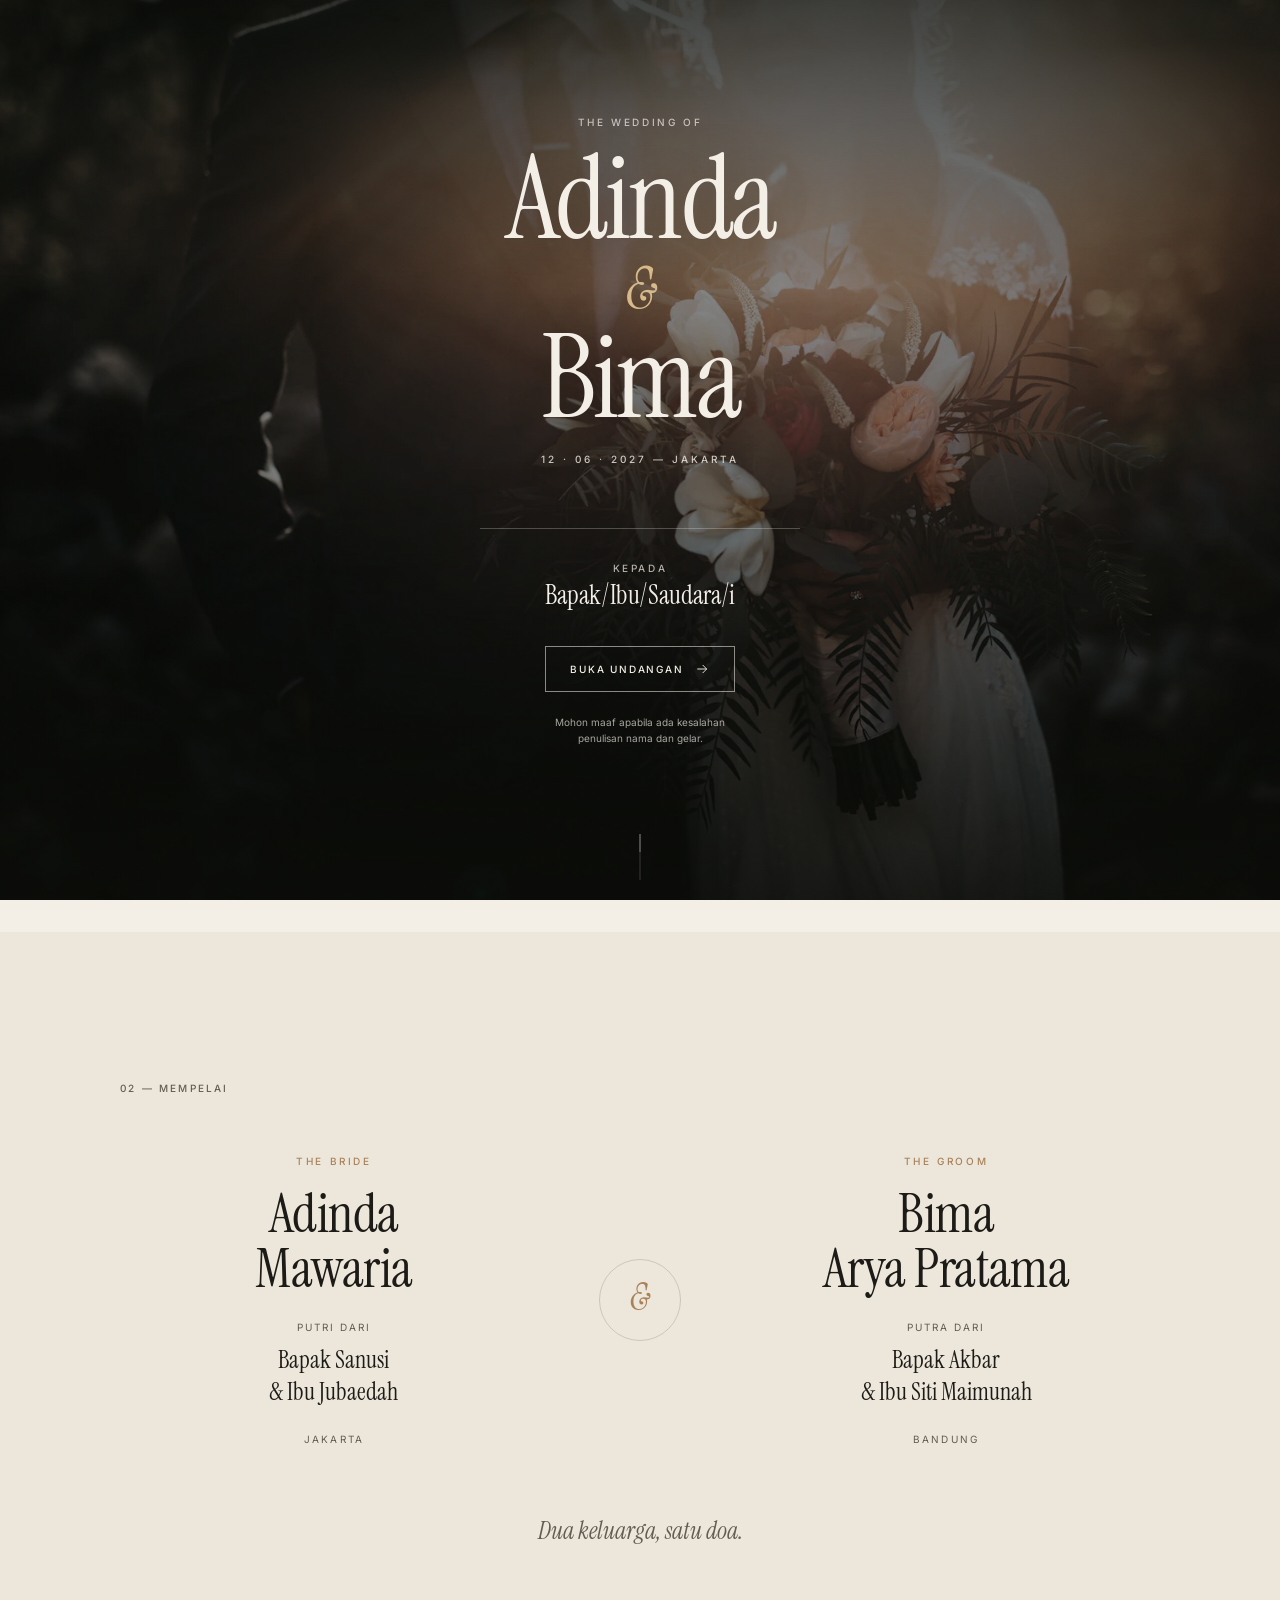
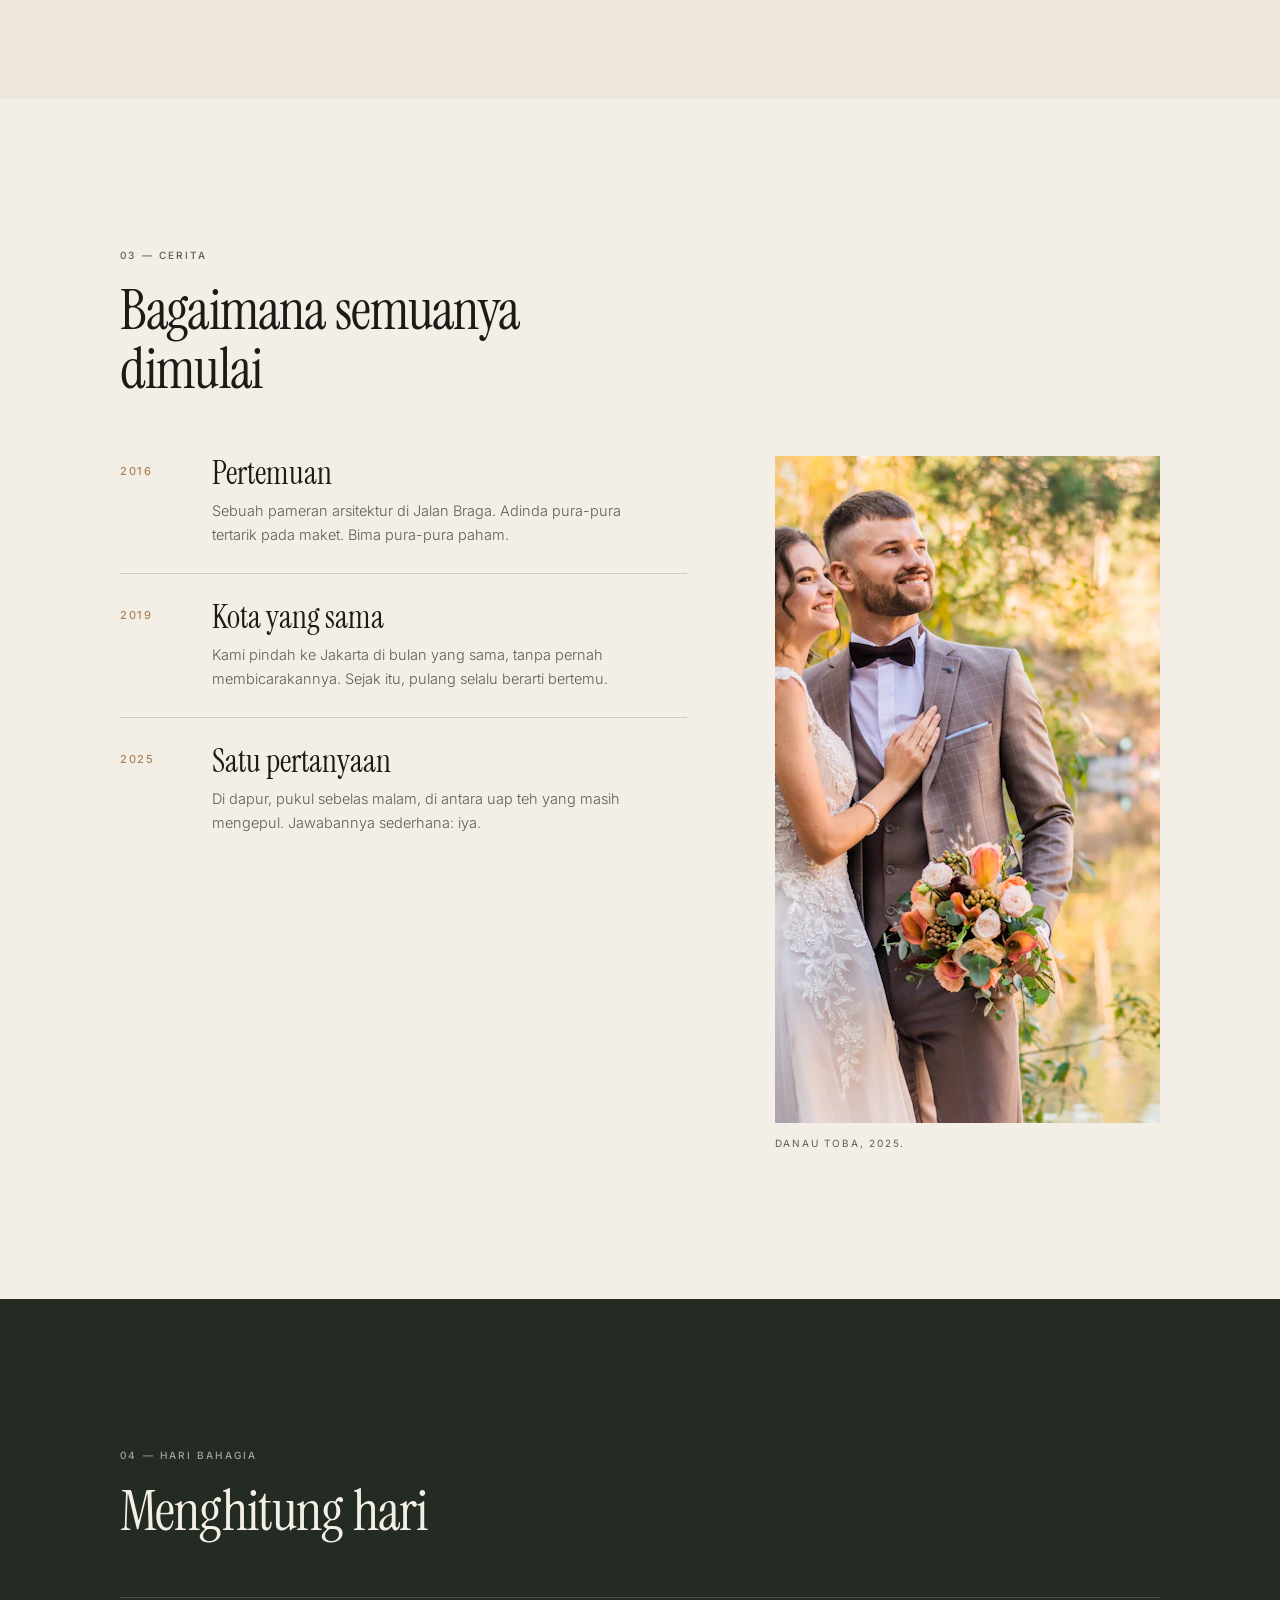
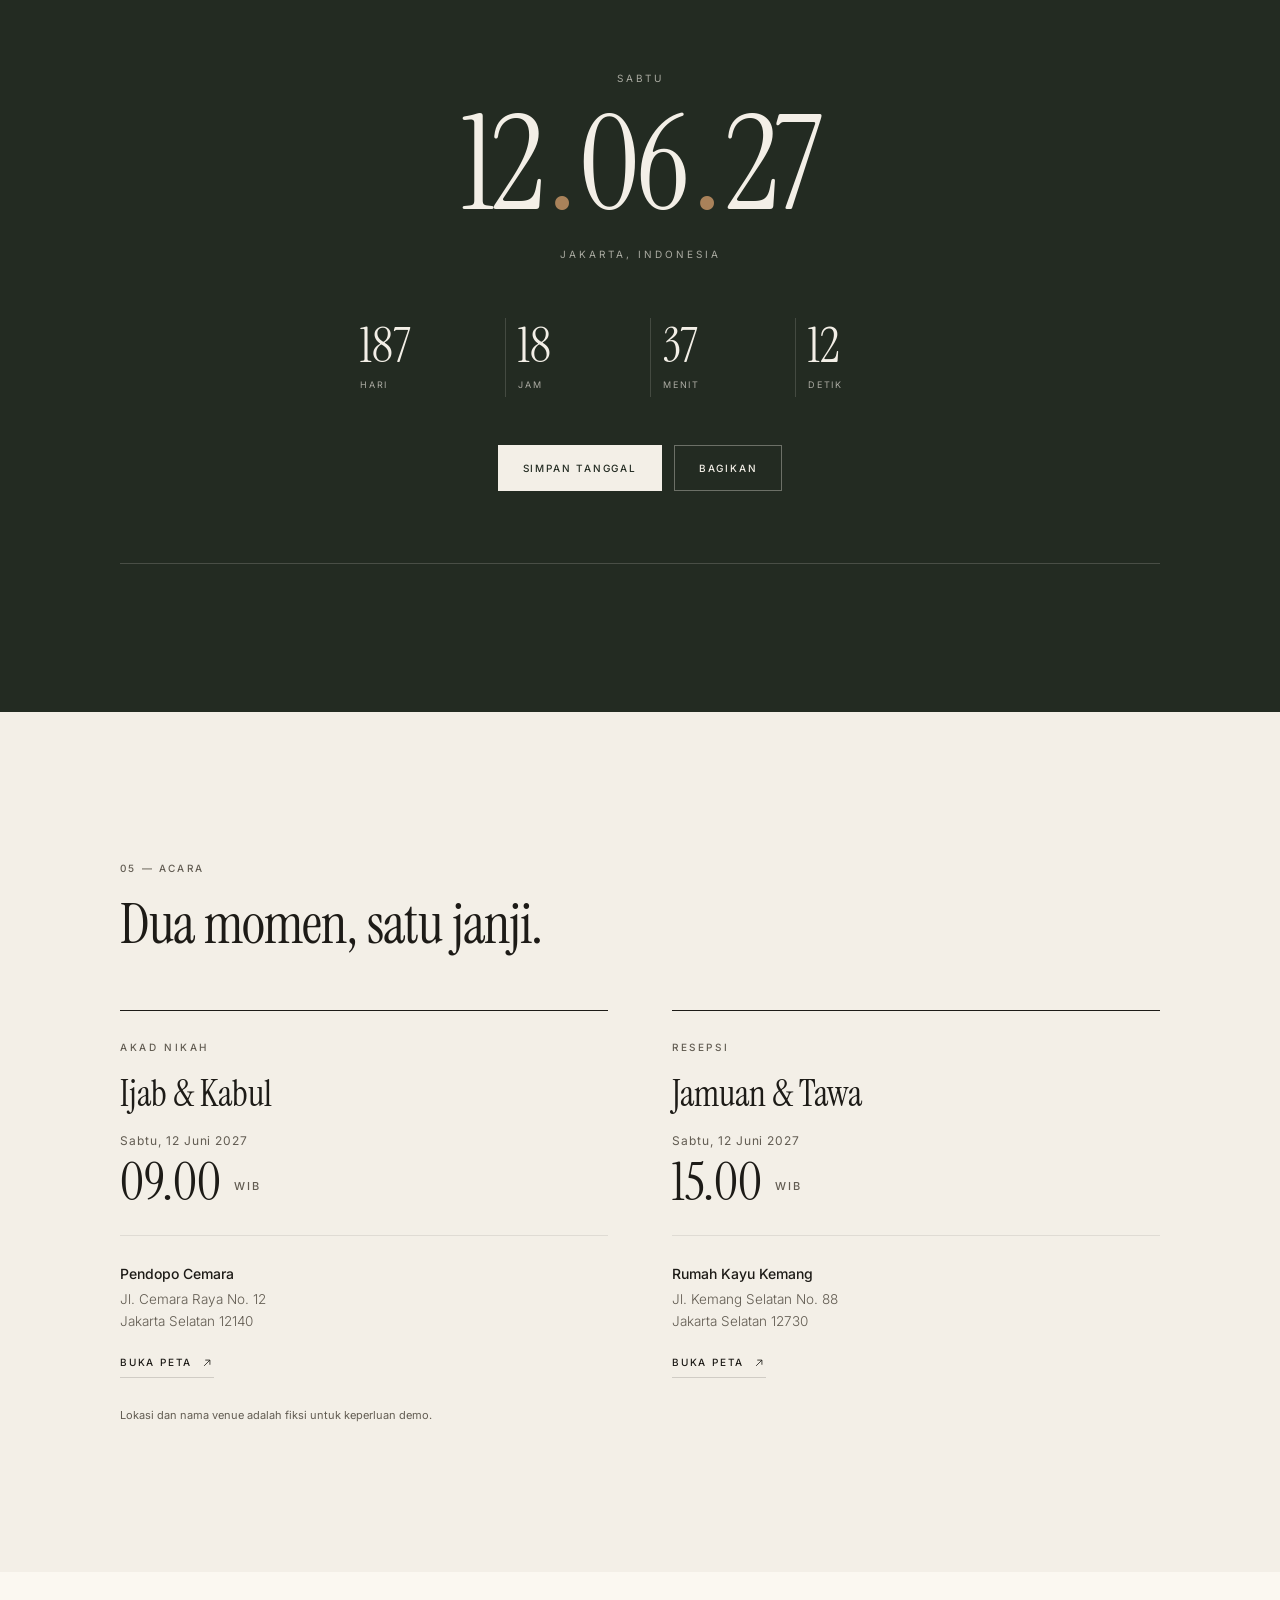
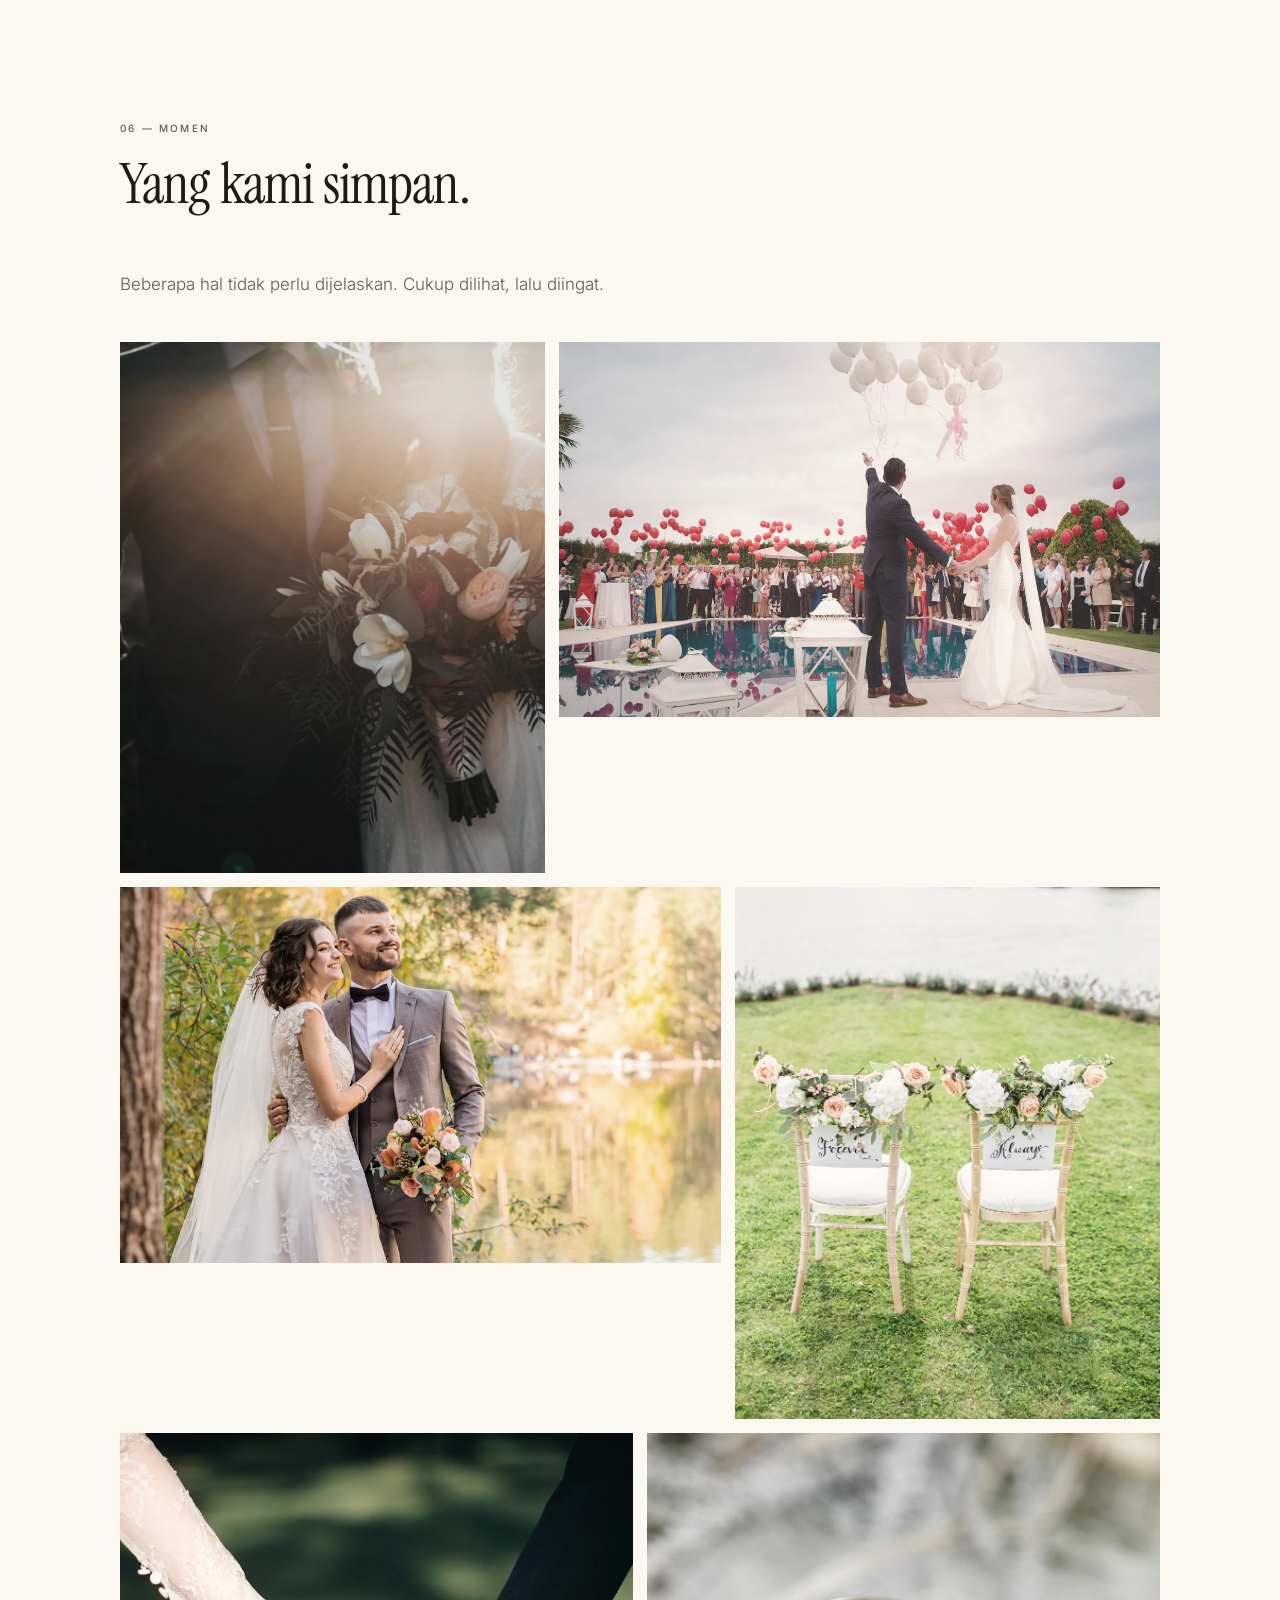
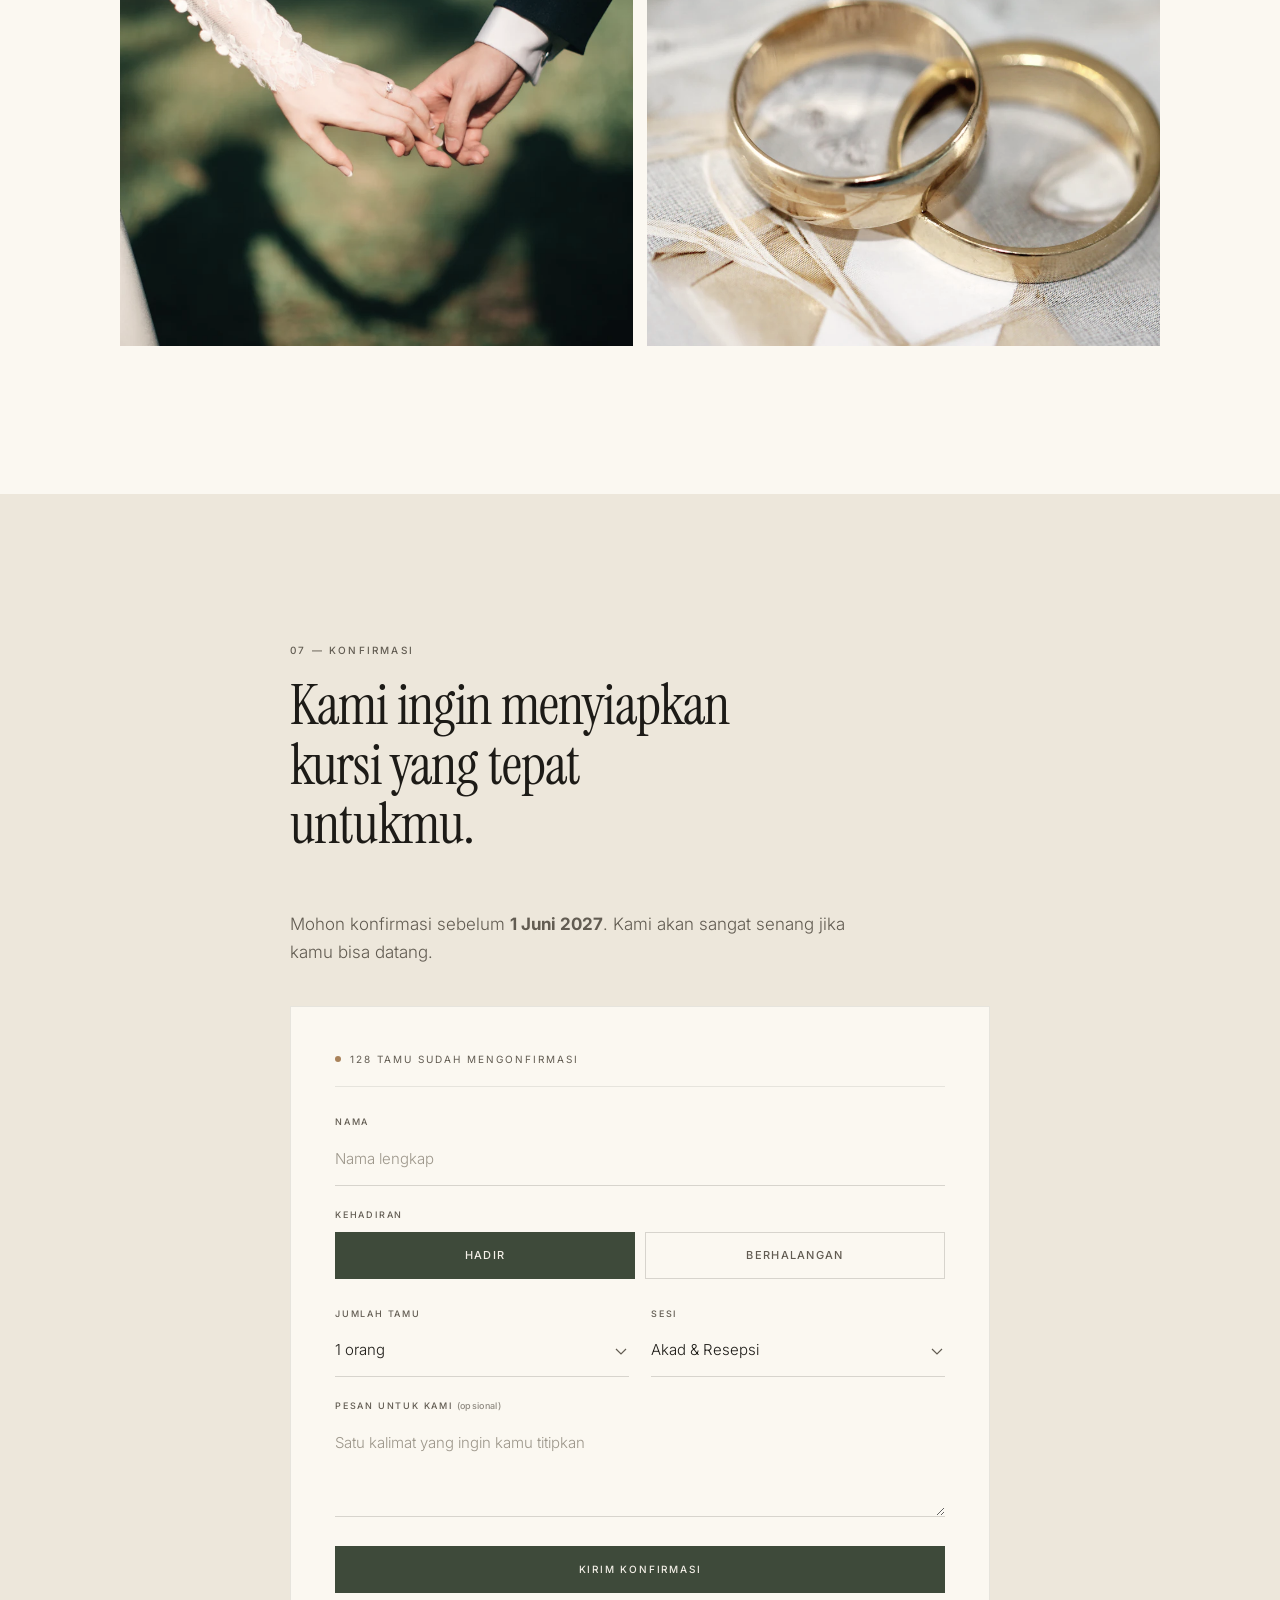
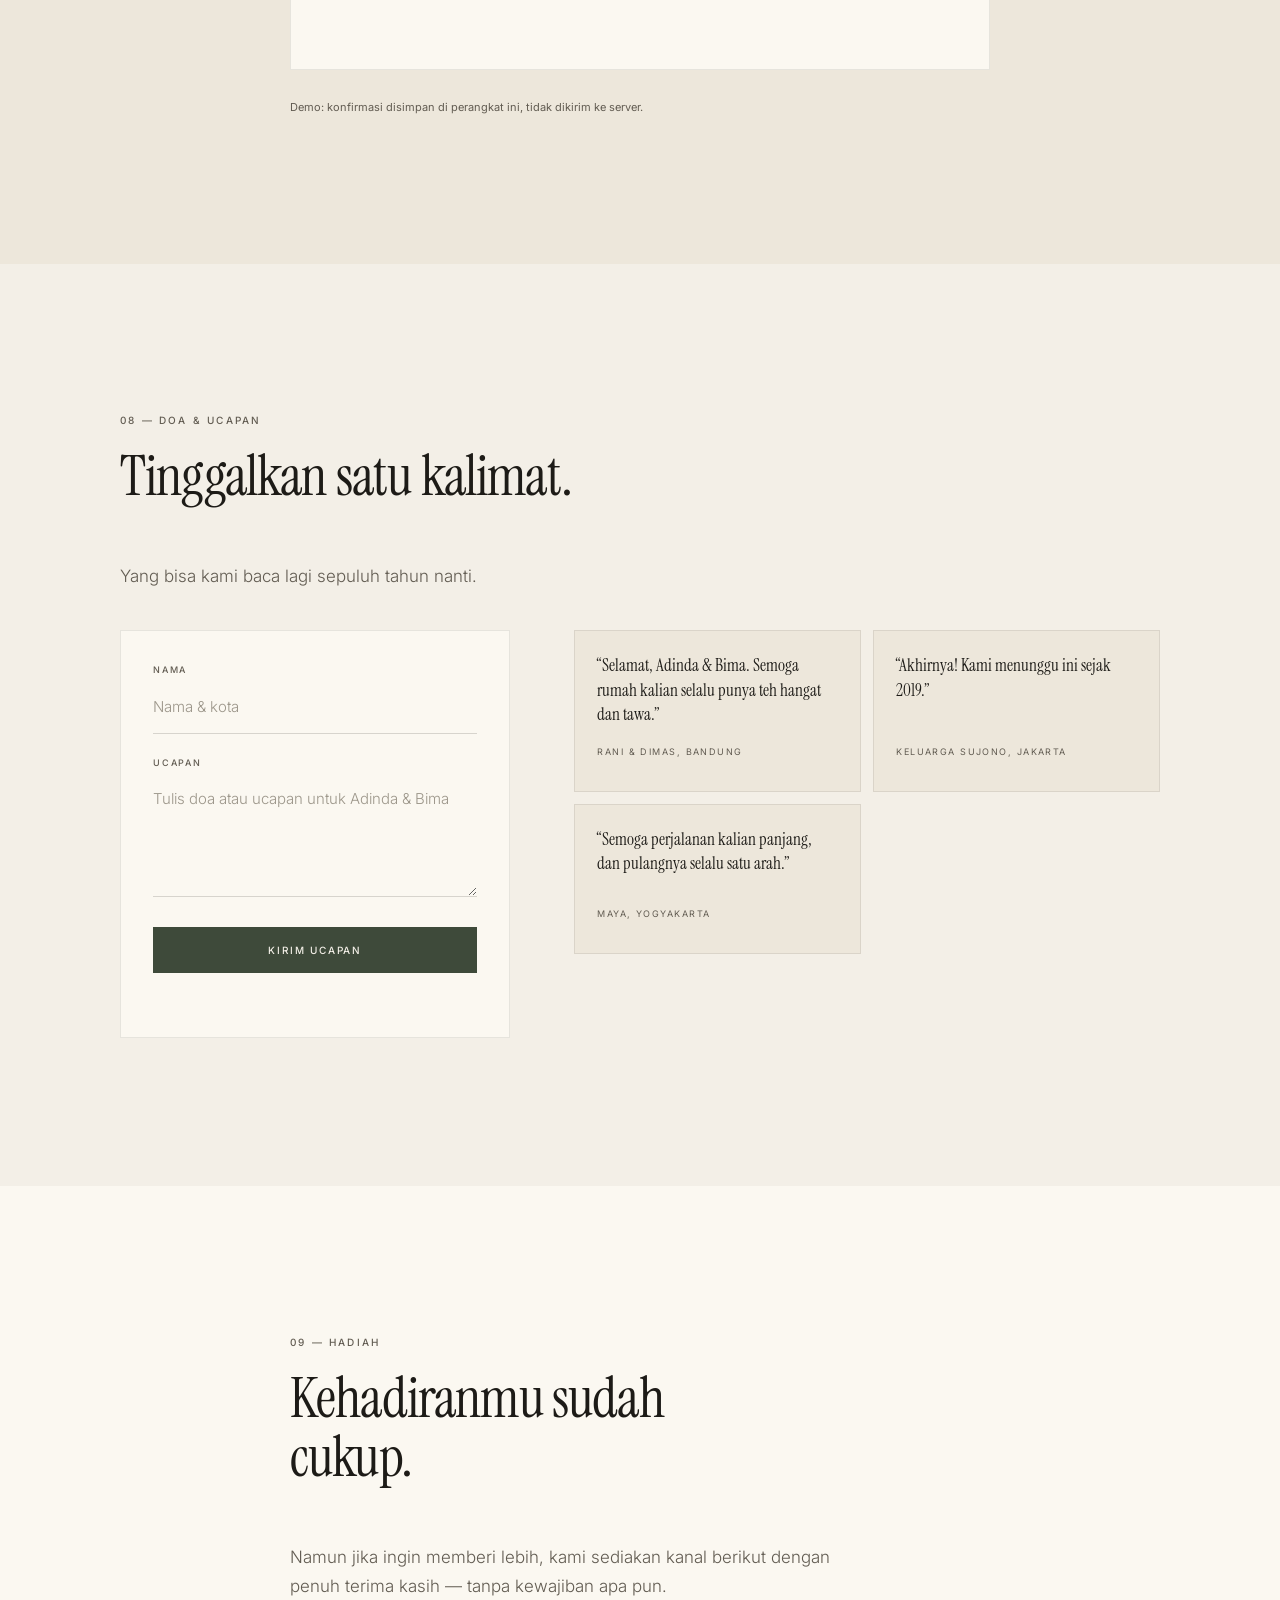
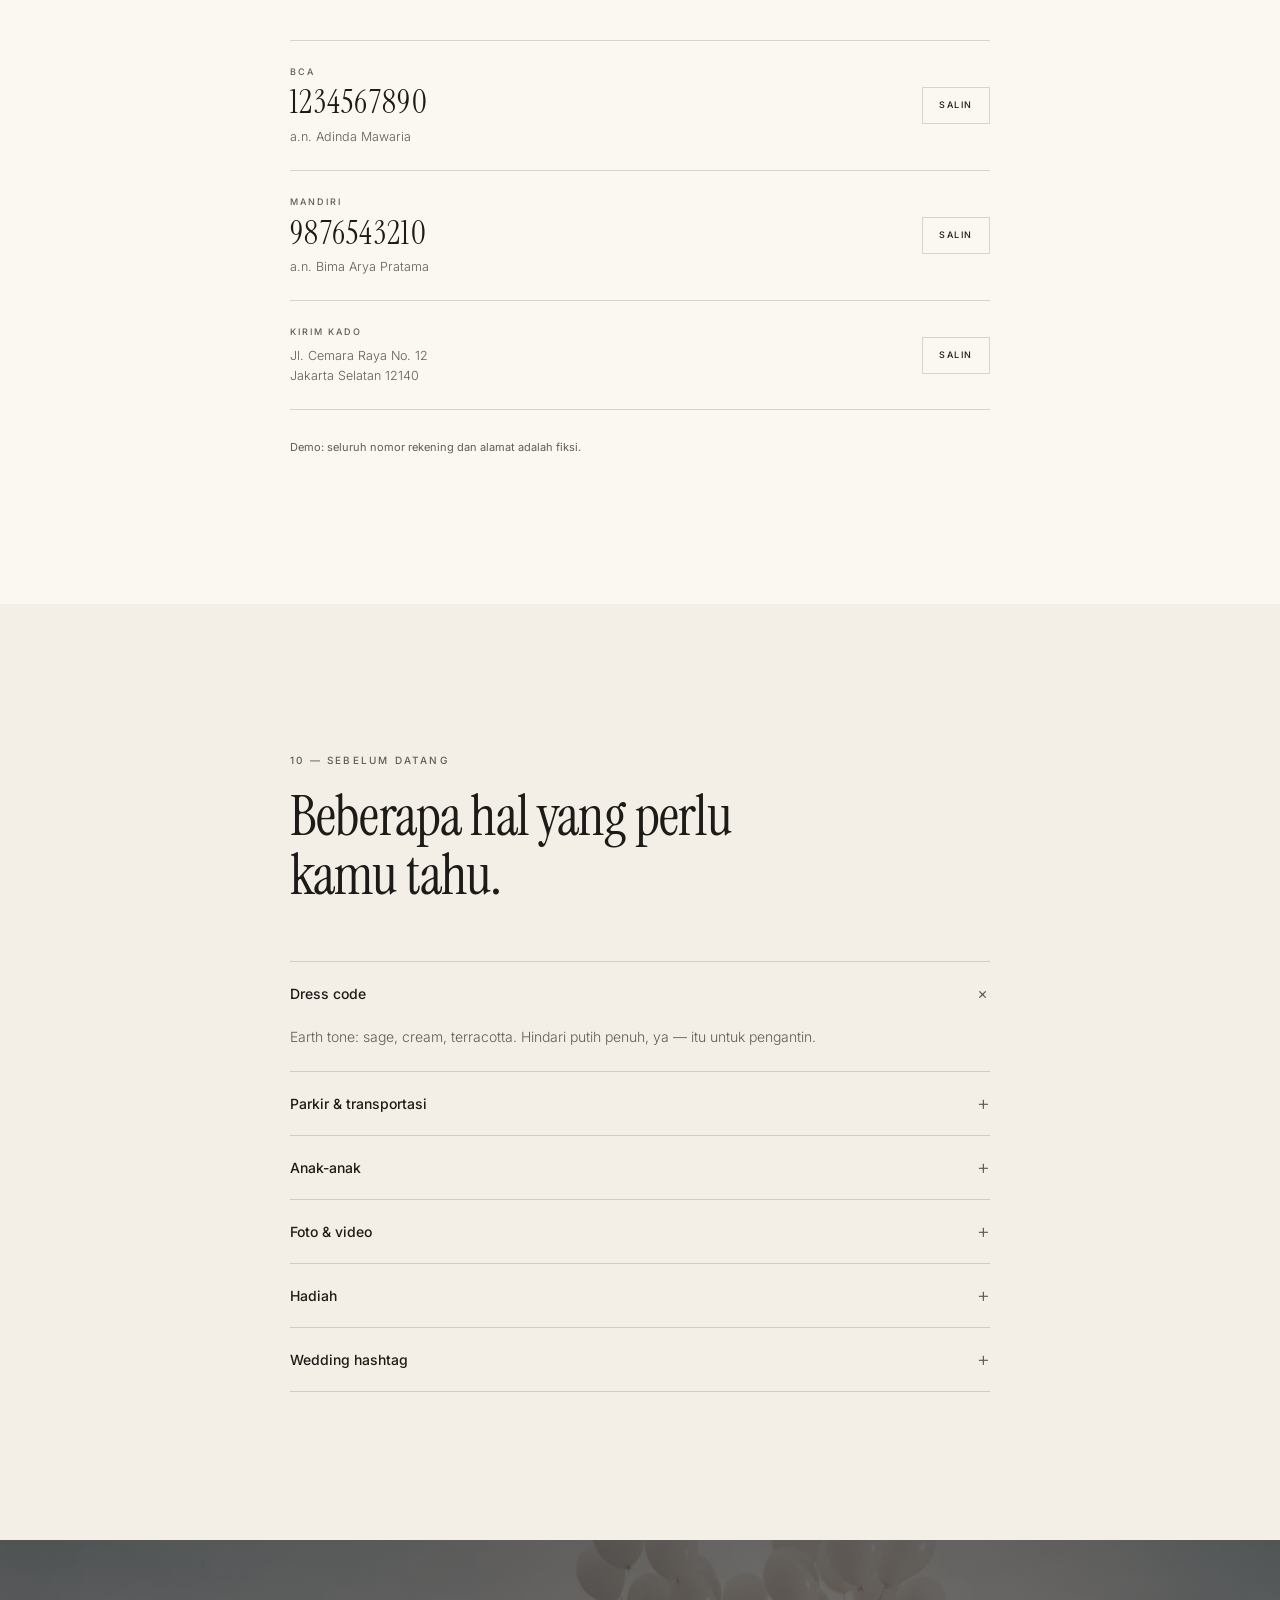
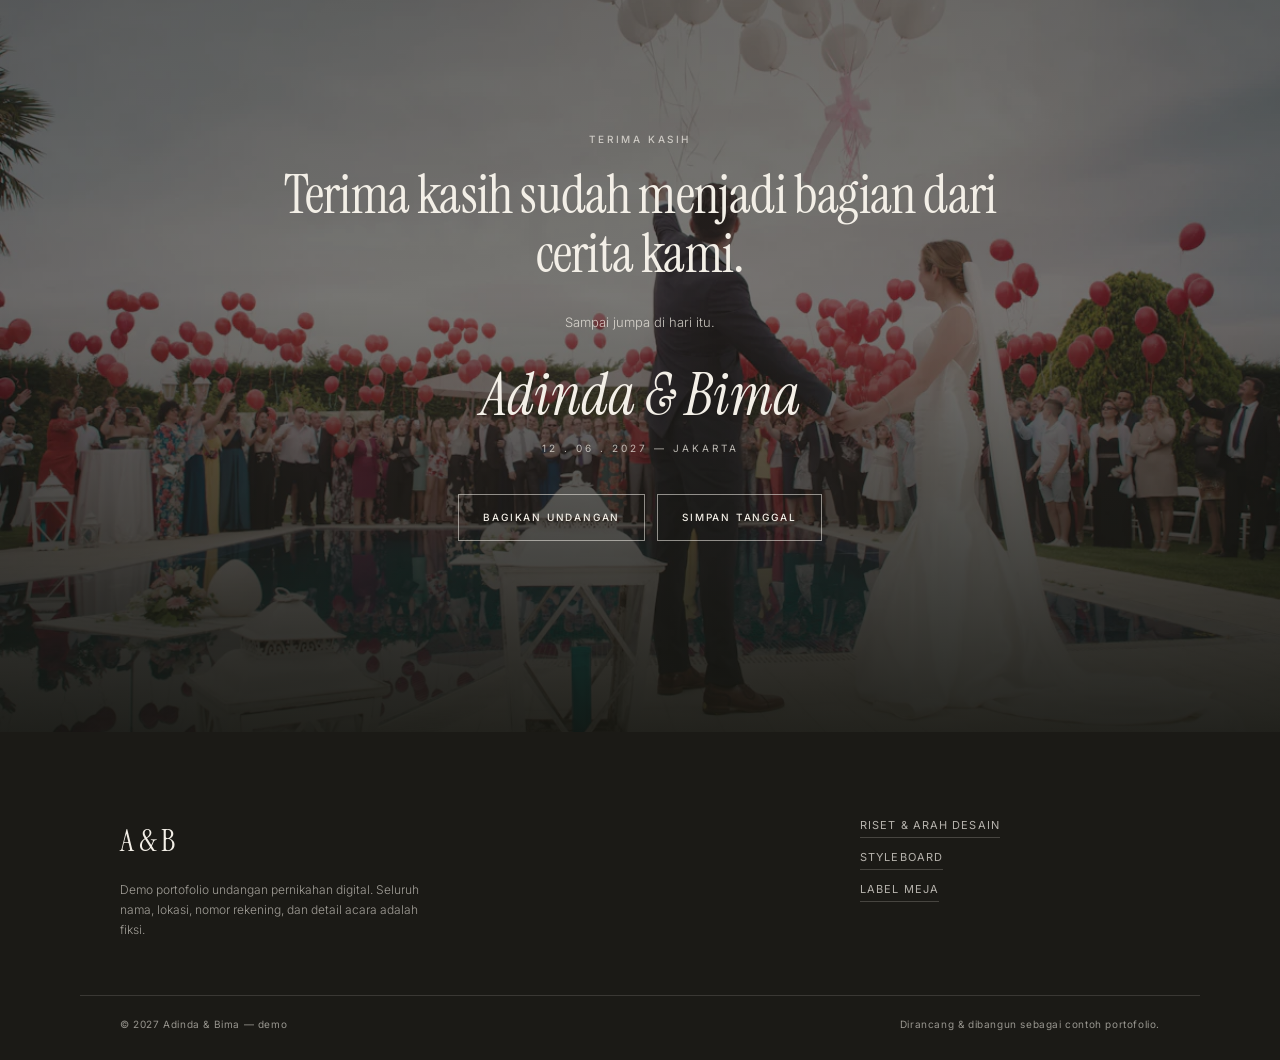
==== commit 4136a066: "fix: lightbox tanpa request kosong, tautkan riset ke GitHub" ====
--- a/index.html
+++ b/index.html
@@ -475,7 +475,7 @@
         </p>
       </div>
       <div class="footer-links">
-        <a href="RESEARCH.md">Riset &amp; arah desain</a>
+        <a href="https://github.com/ridwanafazn/undangan-digital/blob/main/RESEARCH.md" target="_blank" rel="noopener">Riset &amp; arah desain</a>
         <a href="styleboard.html">Styleboard</a>
         <a href="table-card.html">Label Meja</a>
       </div>
@@ -524,7 +524,7 @@
 <!-- ============ LIGHTBOX ============ -->
 <dialog class="lightbox" id="lightbox">
   <button class="lightbox-close" type="button" id="lightboxClose" aria-label="Tutup foto">&times;</button>
-  <img id="lightboxImg" src="" alt="" />
+  <img id="lightboxImg" alt="" />
   <p id="lightboxCaption"></p>
 </dialog>
 
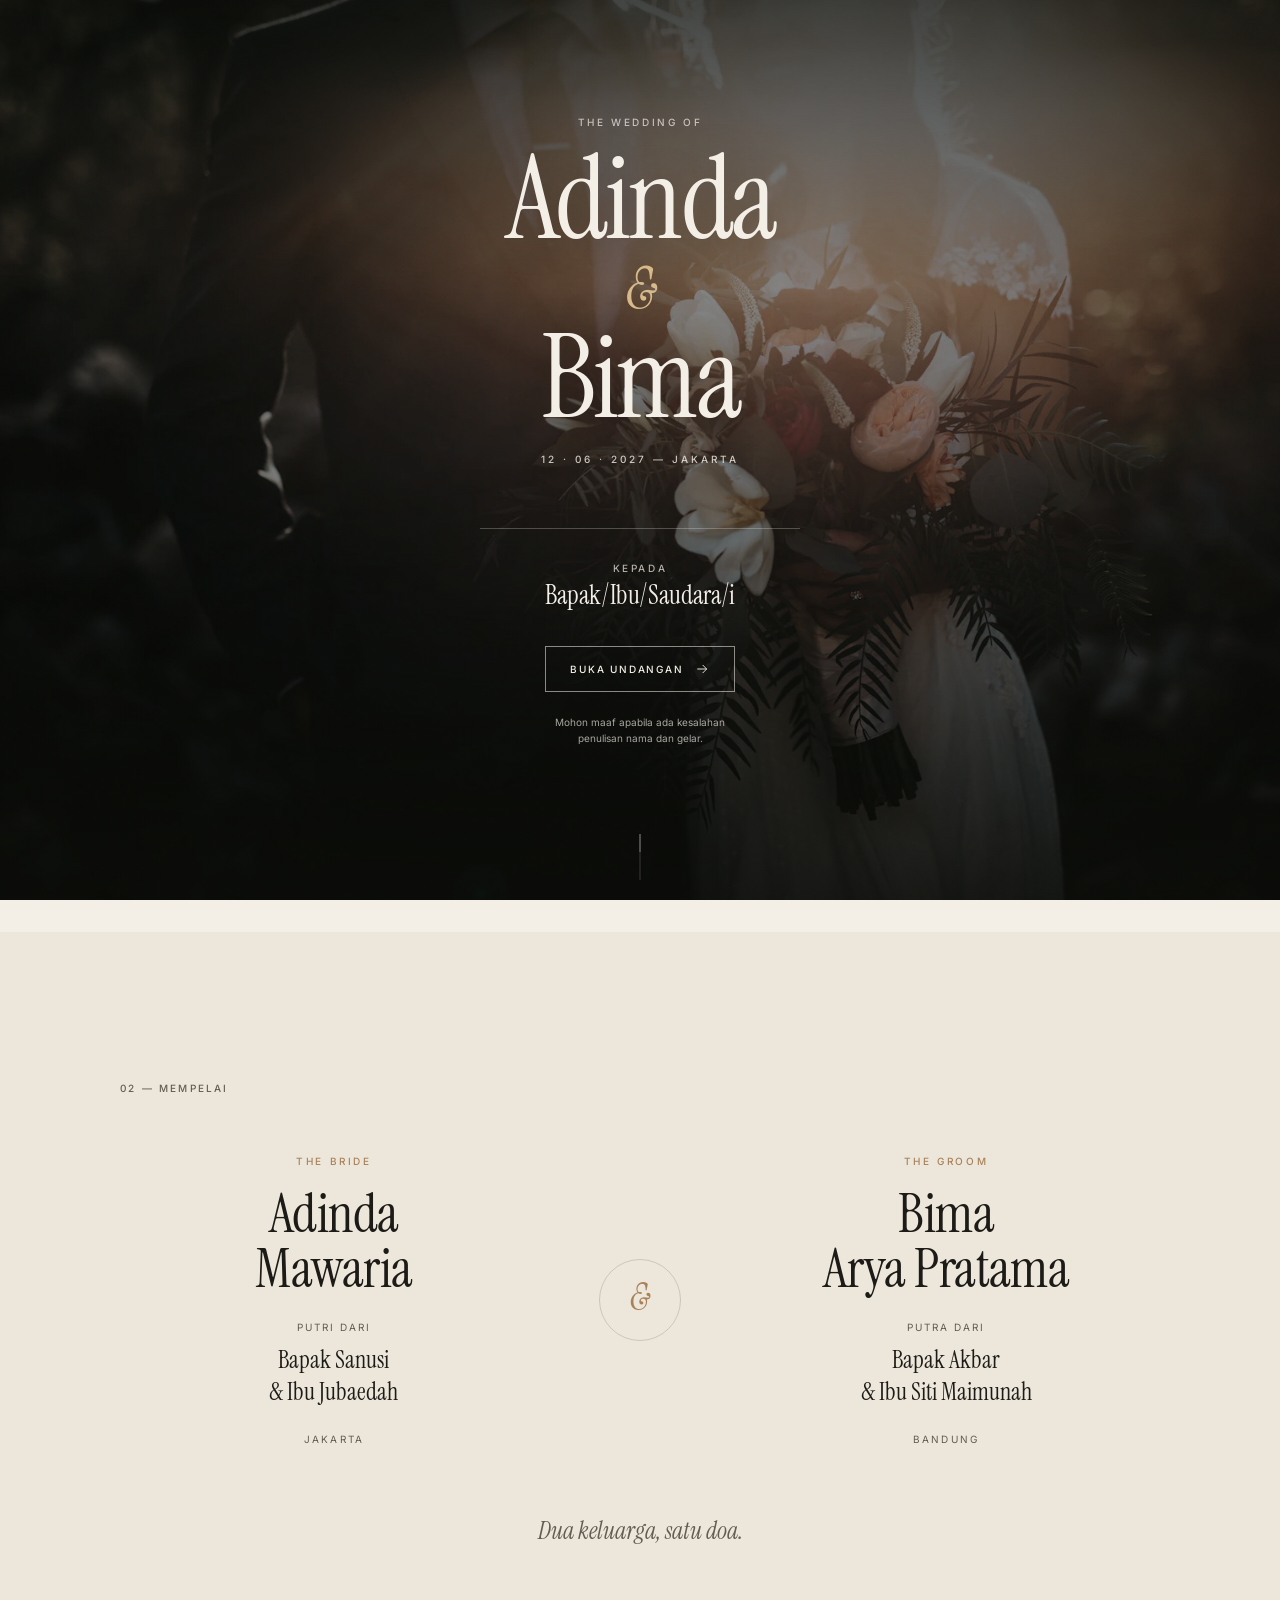
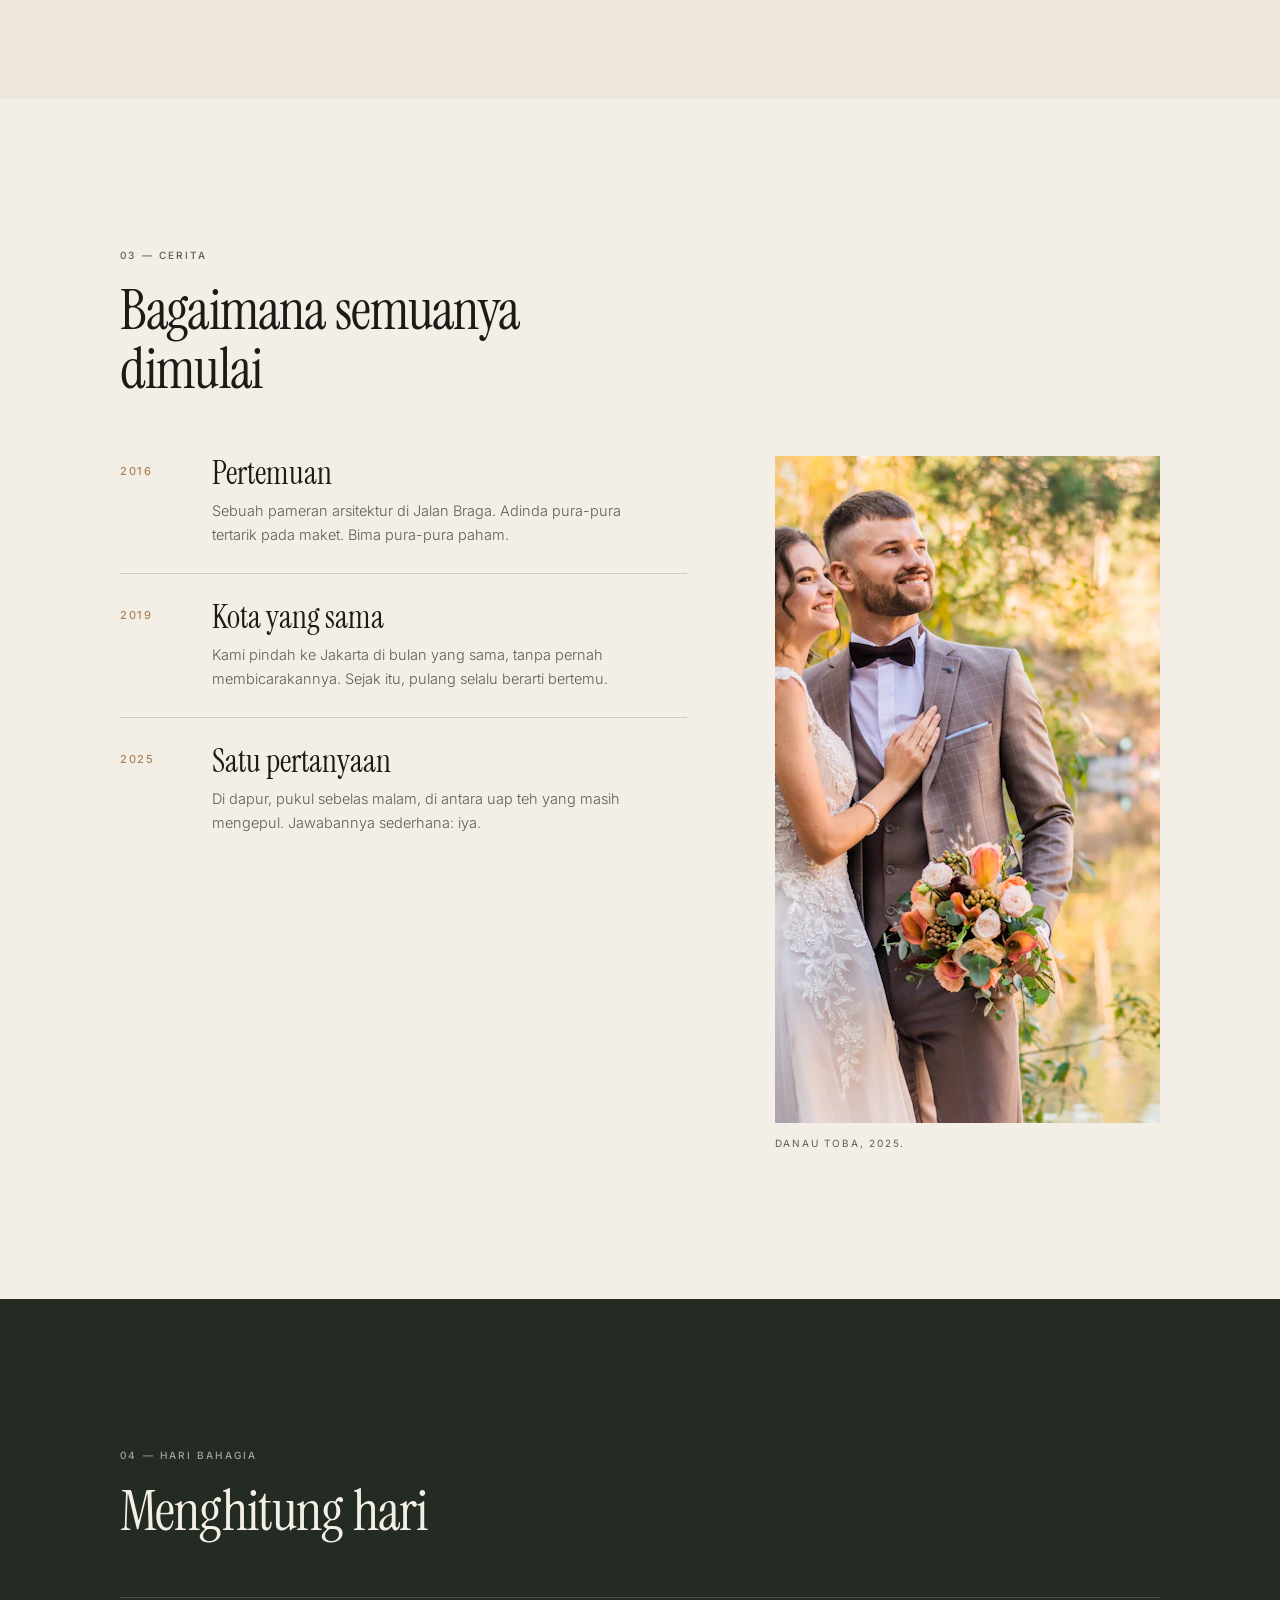
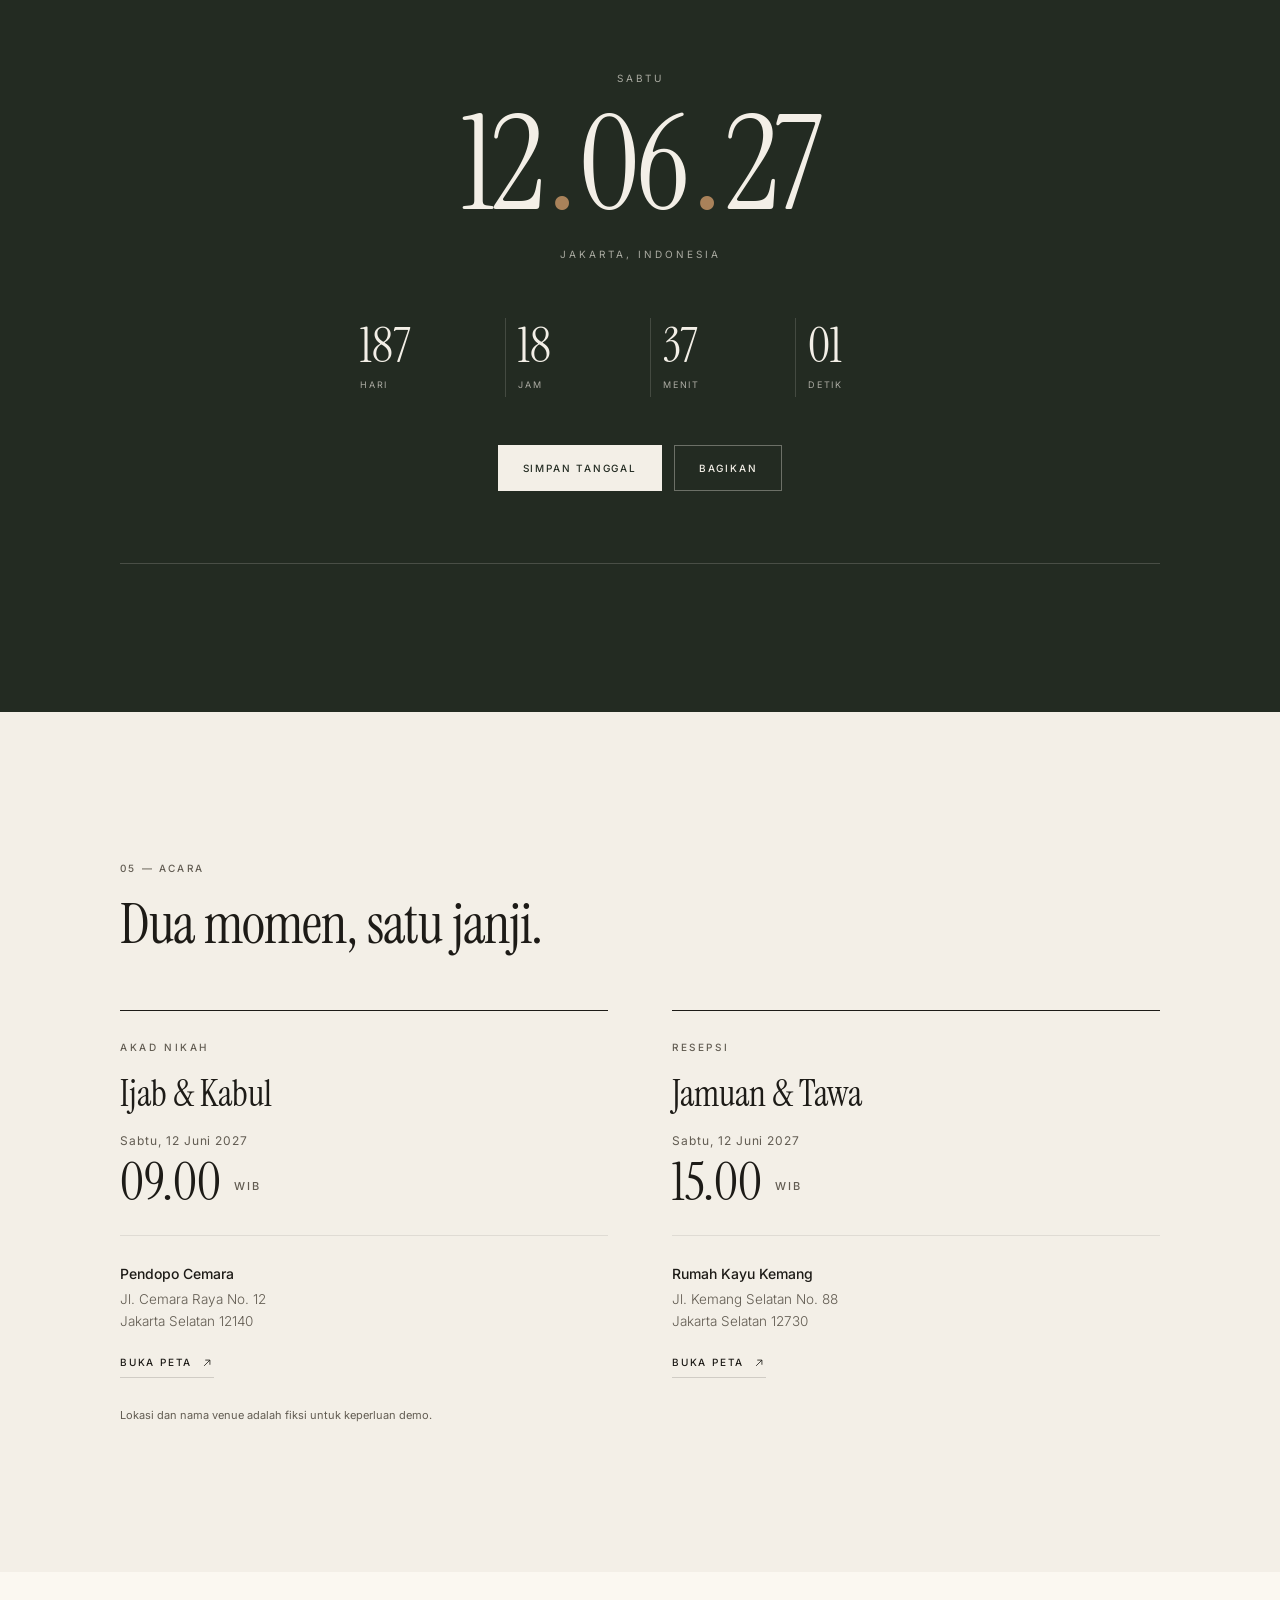
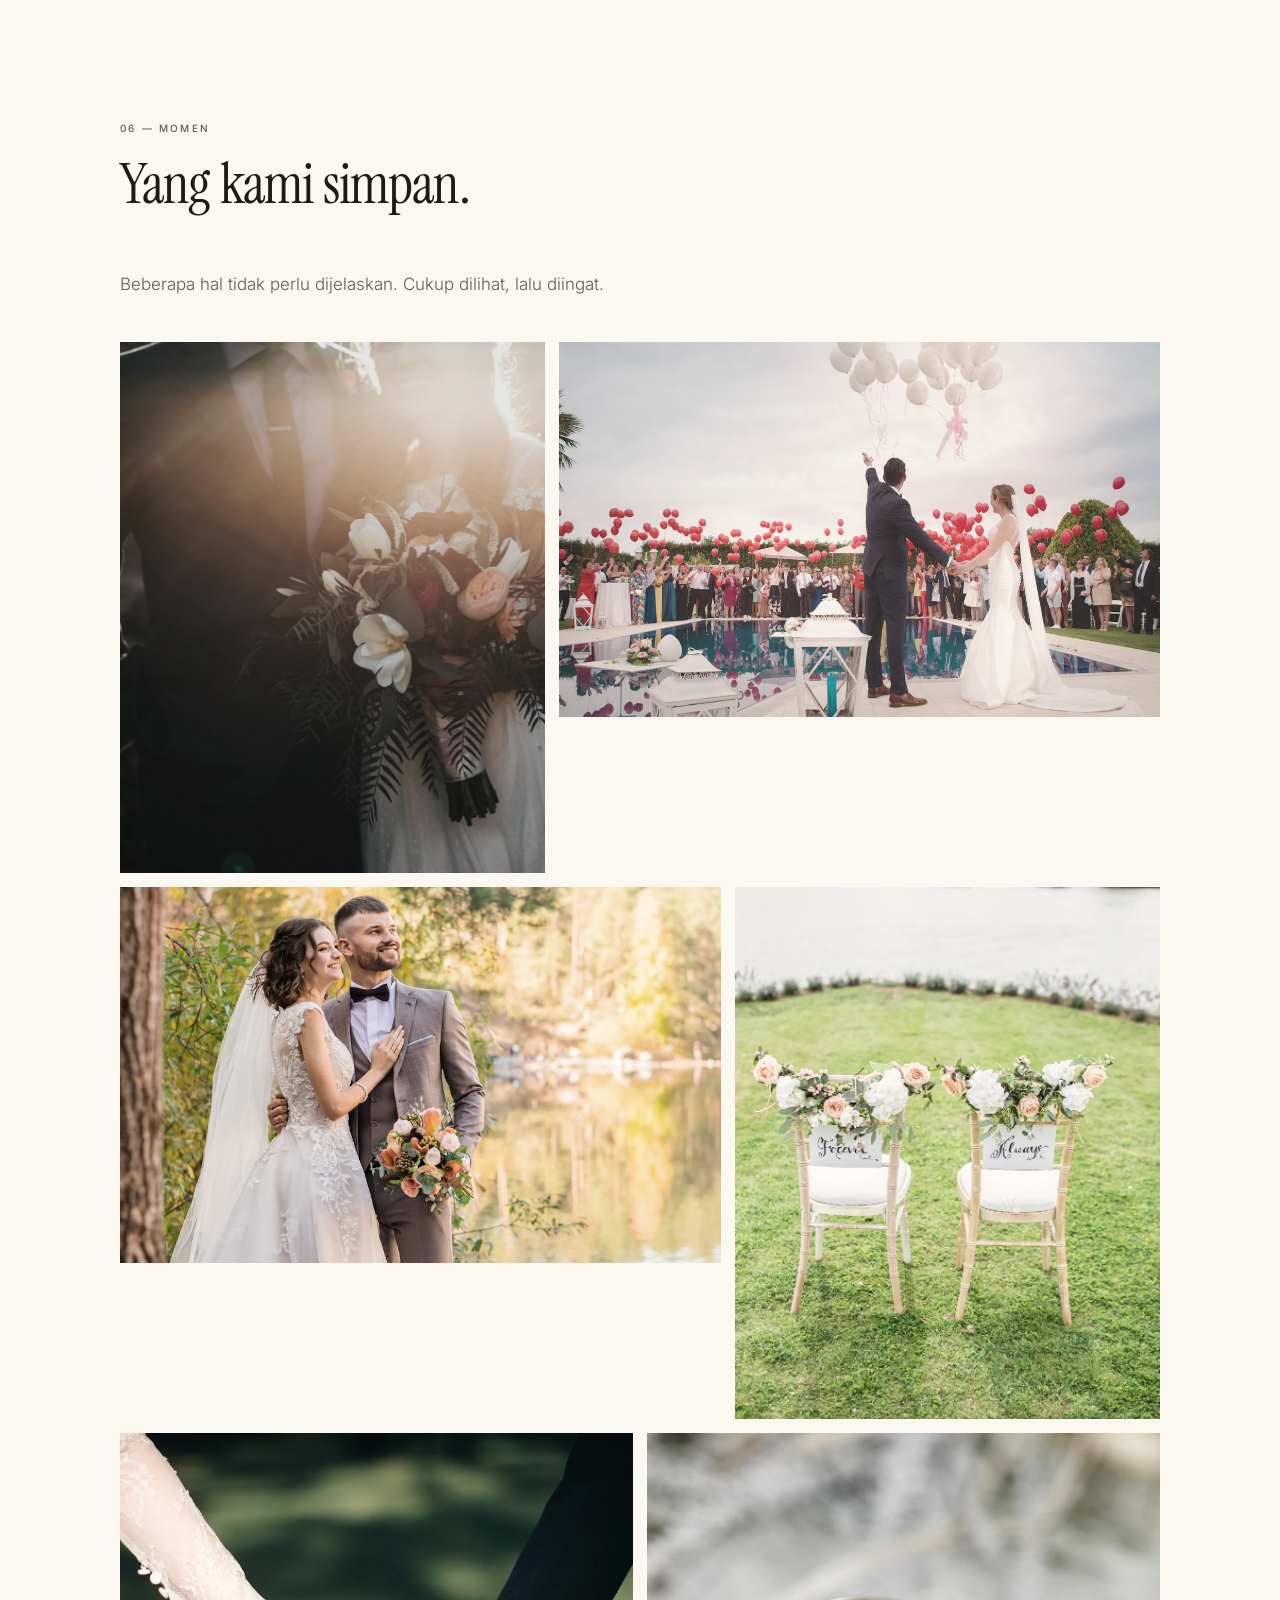
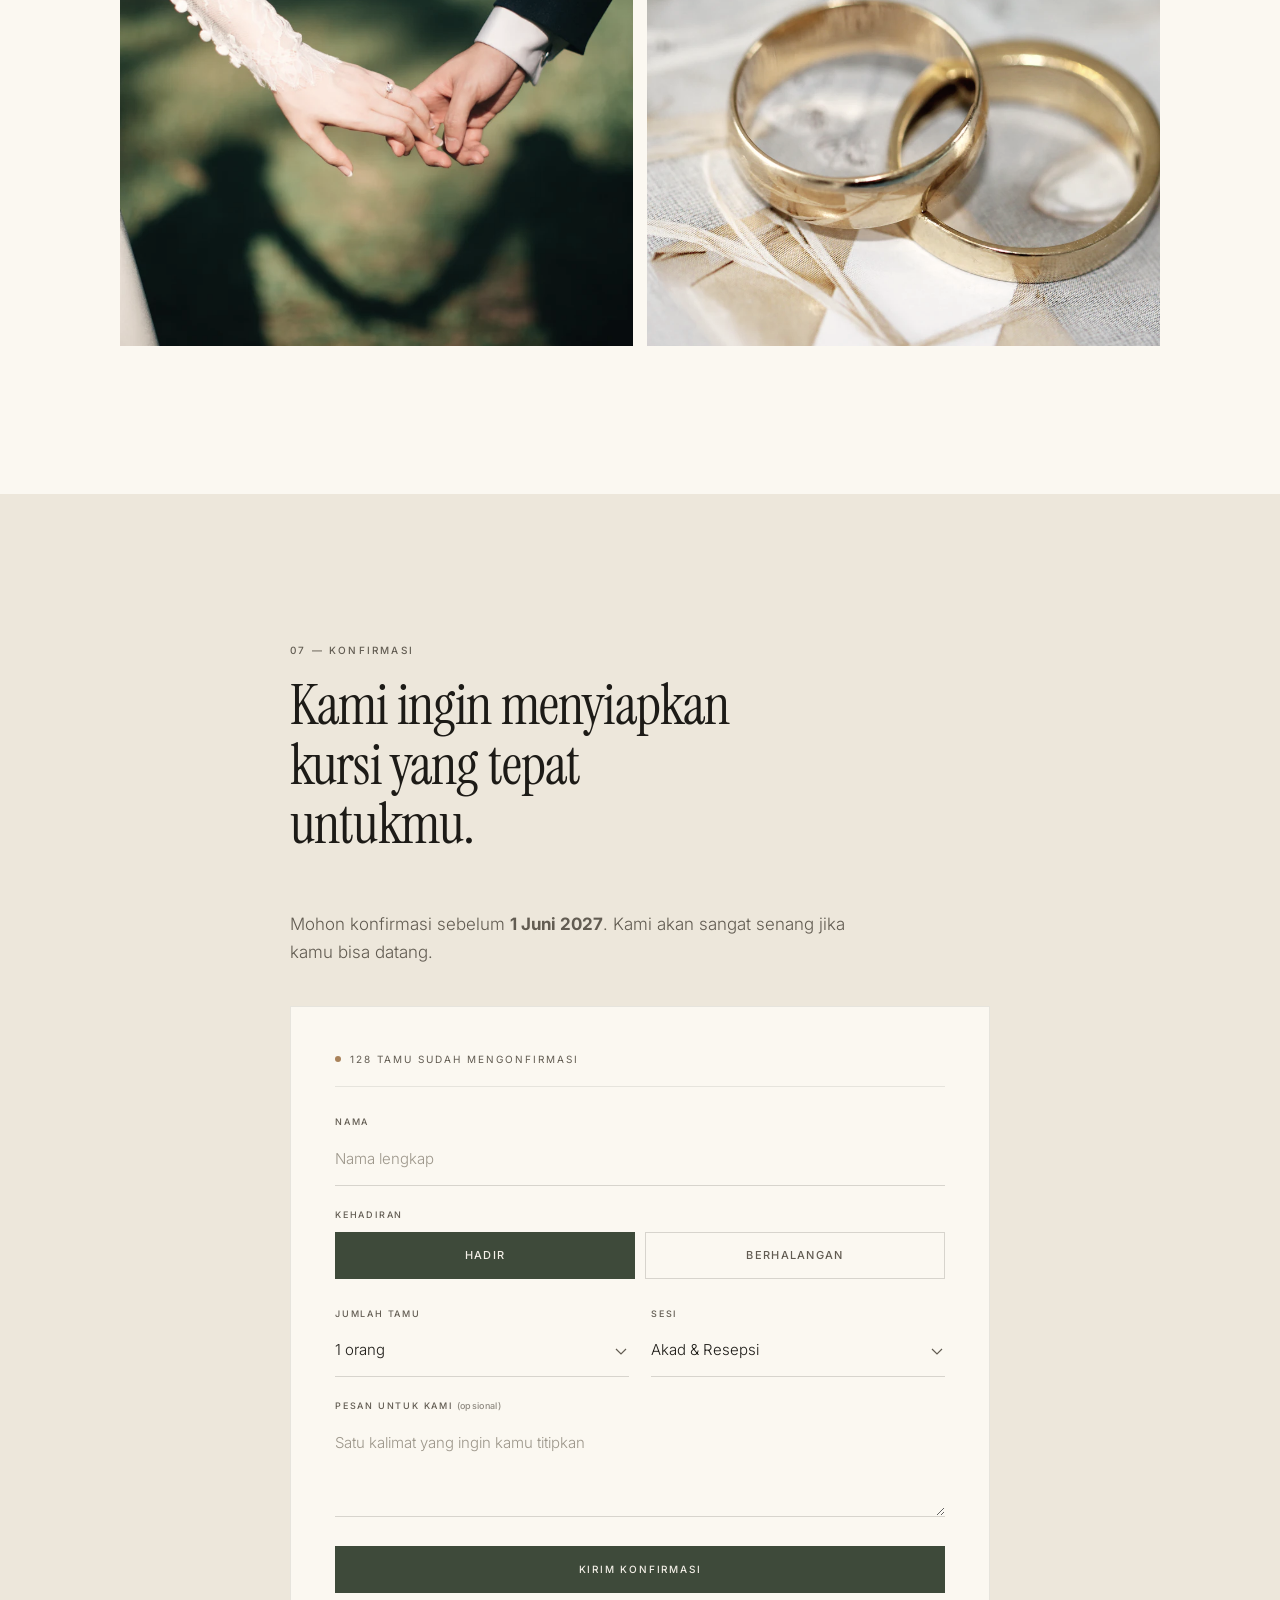
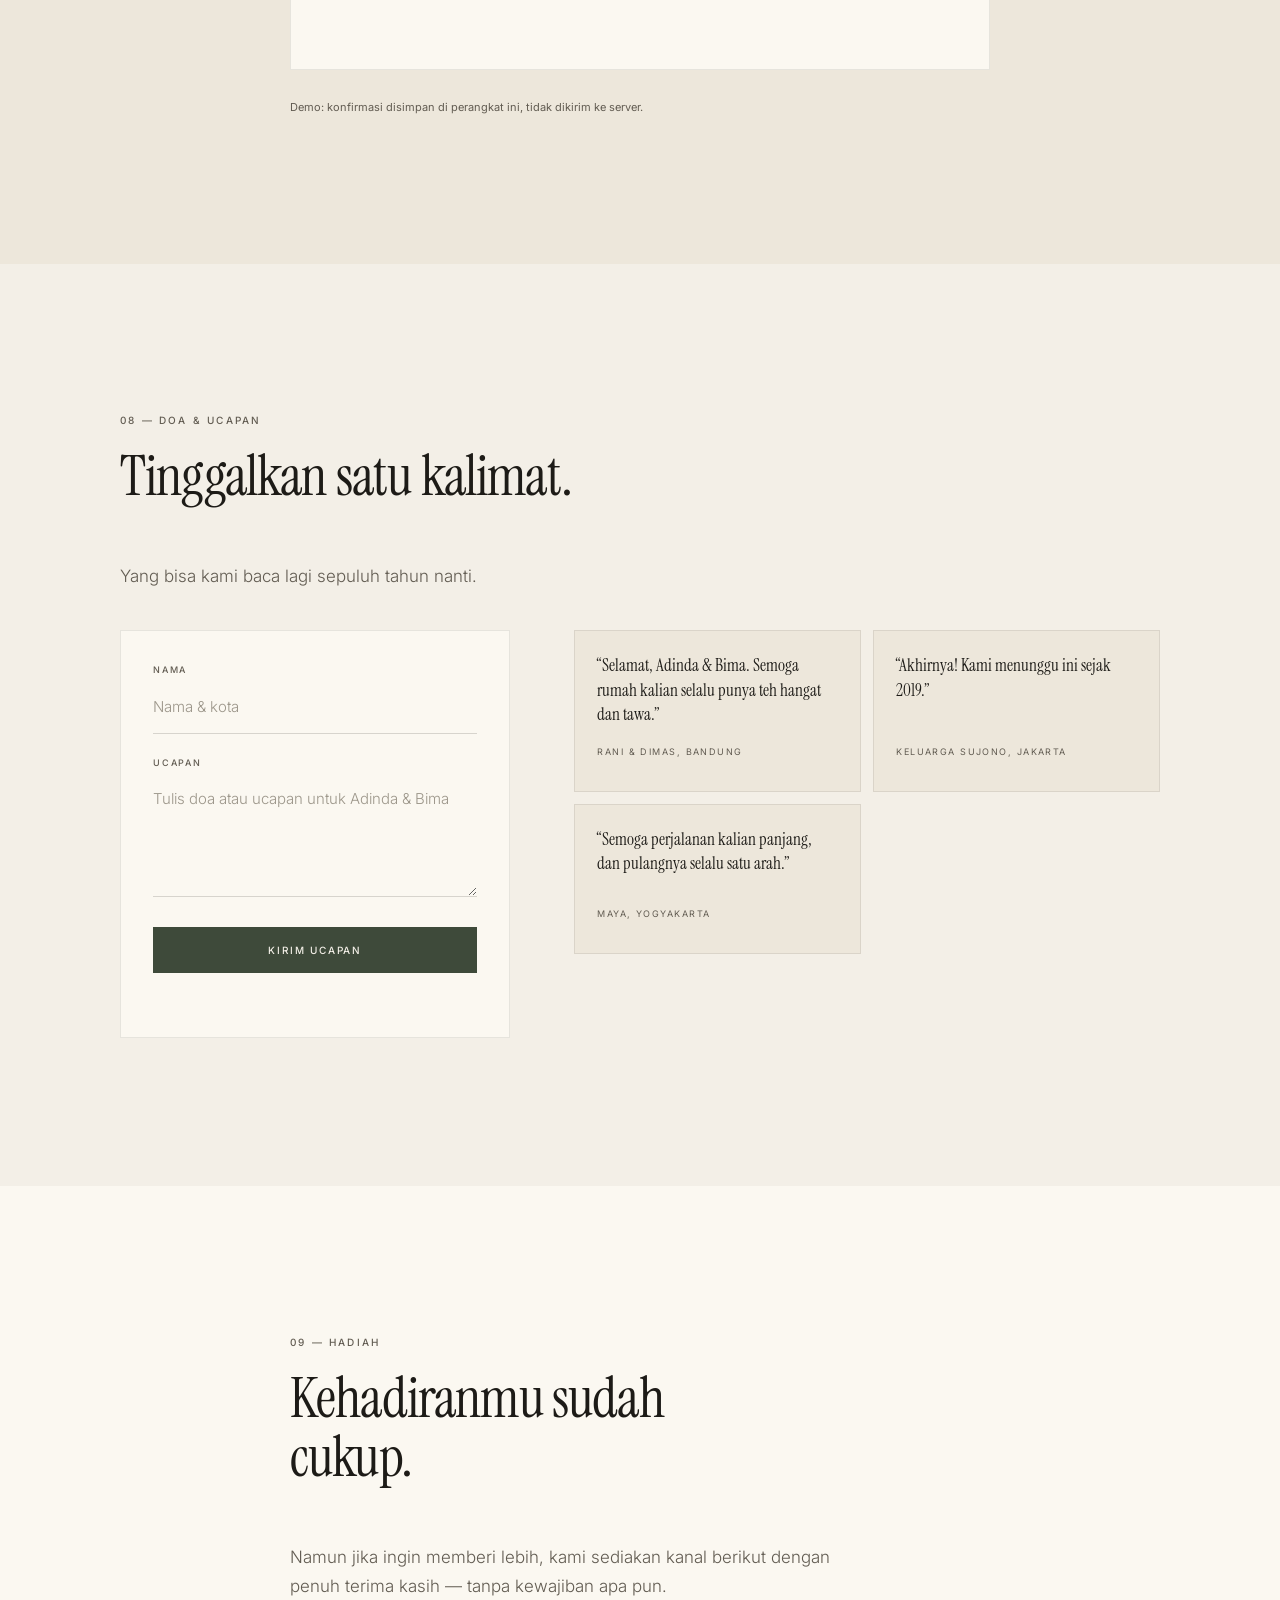
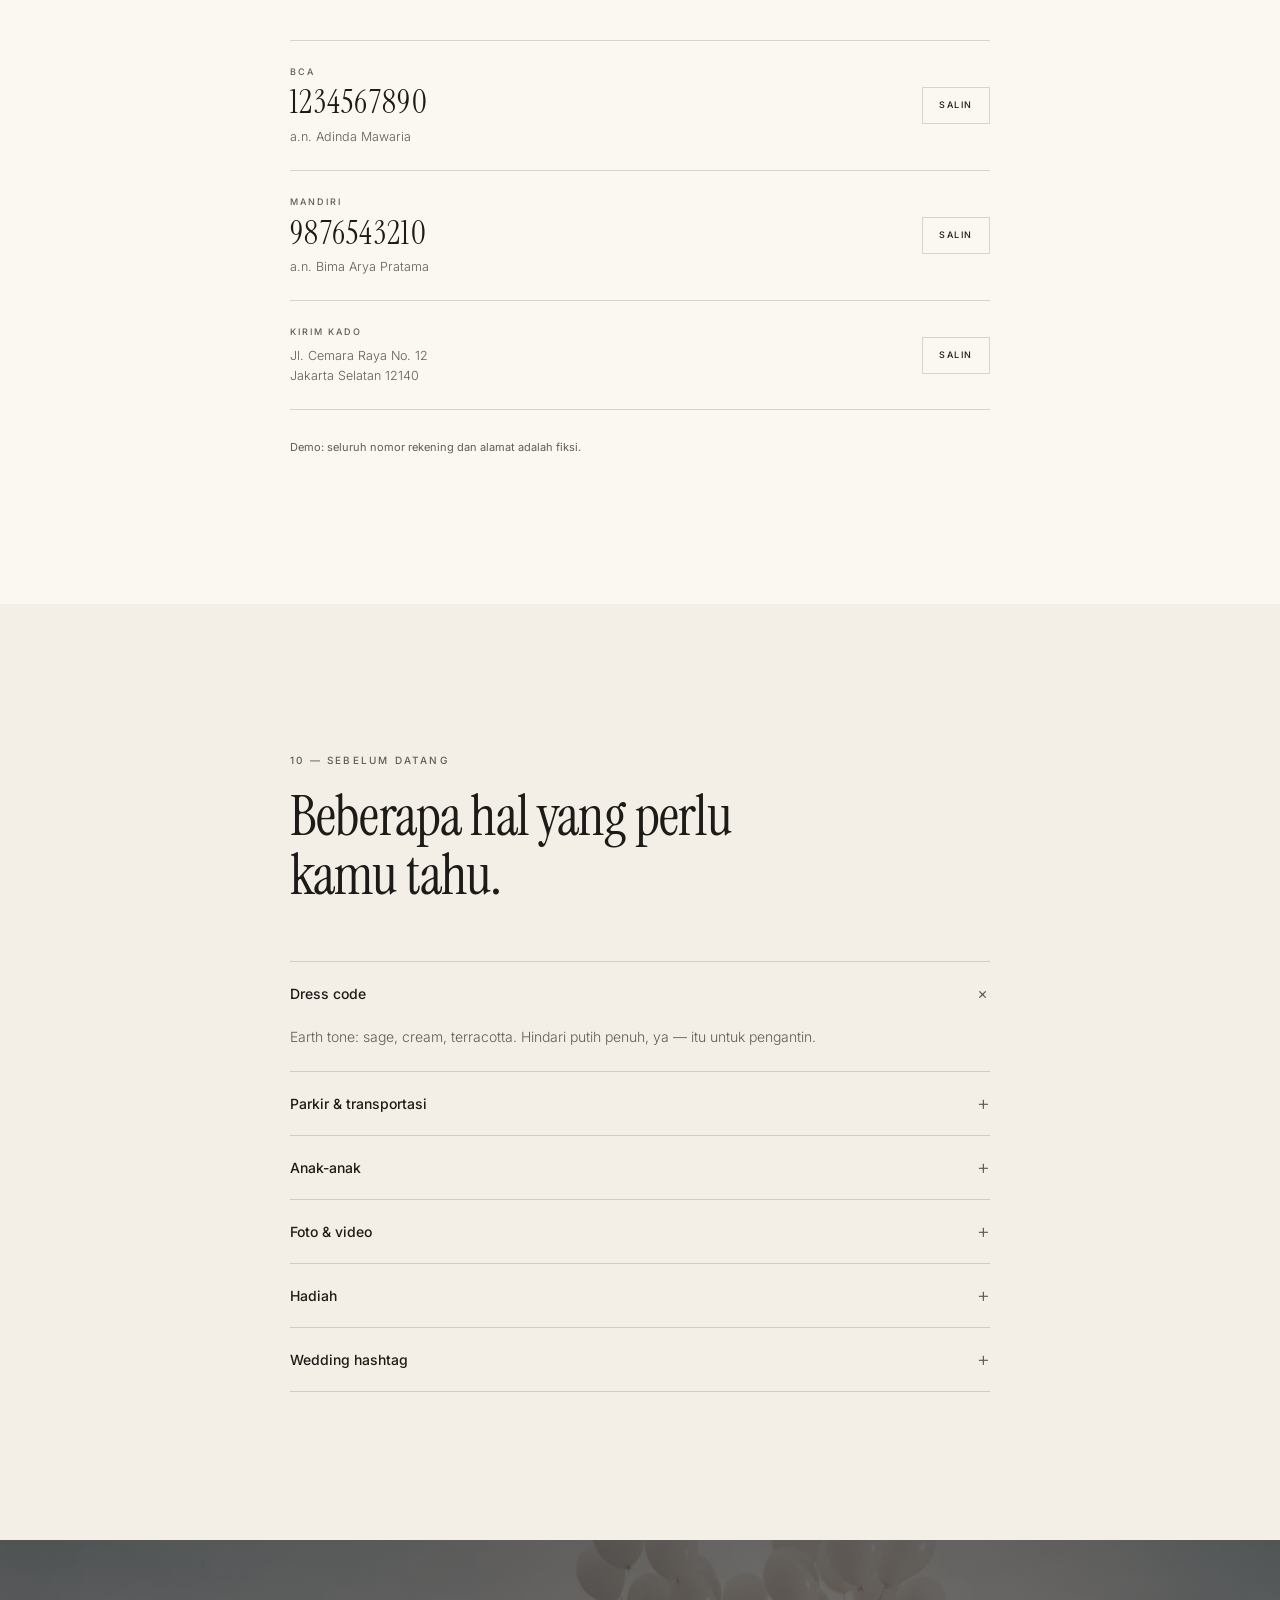
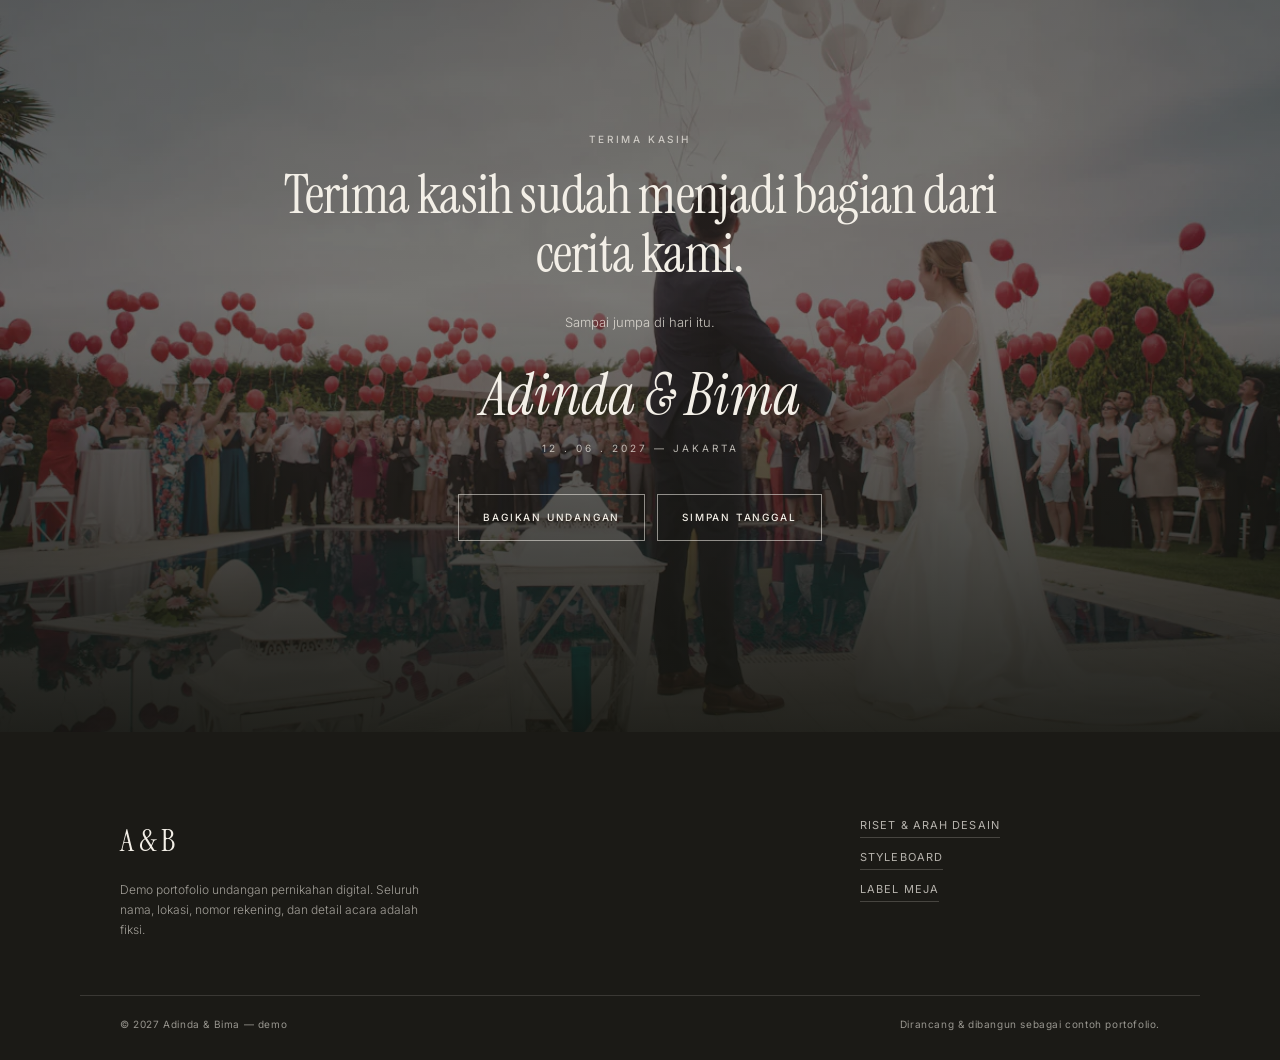
==== commit 7ab77ad5: "a11y: main landmark, label dock, gate aria-hidden" ====
--- a/index.html
+++ b/index.html
@@ -65,6 +65,8 @@
 </section>
 
 <div class="content" id="content" aria-hidden="true">
+
+  <main>
 
   <!-- ============ 01 OPENING ============ -->
   <section class="section section-opening" id="opening">
@@ -465,6 +467,8 @@
     </div>
   </section>
 
+  </main>
+
   <footer class="footer">
     <div class="wrap footer-grid">
       <div>
@@ -499,23 +503,23 @@
 </button>
 
 <nav class="dock" id="dock" aria-label="Navigasi undangan" hidden>
-  <a href="#opening" data-nav="opening" aria-label="Pembuka">
+  <a href="#opening" data-nav="opening">
     <svg viewBox="0 0 24 24" fill="none" stroke="currentColor" stroke-width="1.4" aria-hidden="true"><path d="M4 11 12 4l8 7v9H4v-9Z"/><path d="M9 20v-6h6v6"/></svg>
     <span>Beranda</span>
   </a>
-  <a href="#couple" data-nav="couple" aria-label="Mempelai">
+  <a href="#couple" data-nav="couple">
     <svg viewBox="0 0 24 24" fill="none" stroke="currentColor" stroke-width="1.4" aria-hidden="true"><circle cx="9" cy="12" r="4.2"/><circle cx="15" cy="12" r="4.2"/></svg>
     <span>Pasangan</span>
   </a>
-  <a href="#events" data-nav="events" aria-label="Acara">
+  <a href="#events" data-nav="events">
     <svg viewBox="0 0 24 24" fill="none" stroke="currentColor" stroke-width="1.4" aria-hidden="true"><rect x="4" y="5" width="16" height="15" rx="1.5"/><path d="M4 9h16M8 3v4M16 3v4"/></svg>
     <span>Acara</span>
   </a>
-  <a href="#rsvp" data-nav="rsvp" aria-label="Konfirmasi kehadiran">
+  <a href="#rsvp" data-nav="rsvp">
     <svg viewBox="0 0 24 24" fill="none" stroke="currentColor" stroke-width="1.4" aria-hidden="true"><rect x="3.5" y="5.5" width="17" height="13" rx="1.5"/><path d="m4 7 8 6 8-6"/></svg>
     <span>RSVP</span>
   </a>
-  <a href="#gift" data-nav="gift" aria-label="Hadiah">
+  <a href="#gift" data-nav="gift">
     <svg viewBox="0 0 24 24" fill="none" stroke="currentColor" stroke-width="1.4" aria-hidden="true"><rect x="4" y="9" width="16" height="11" rx="1"/><path d="M3 9h18v4H3zM12 9v11M12 9c-3 0-5-1-5-3a2 2 0 0 1 4 0c0 2 1 3 1 3Zm0 0c3 0 5-1 5-3a2 2 0 0 0-4 0c0 2-1 3-1 3Z"/></svg>
     <span>Hadiah</span>
   </a>
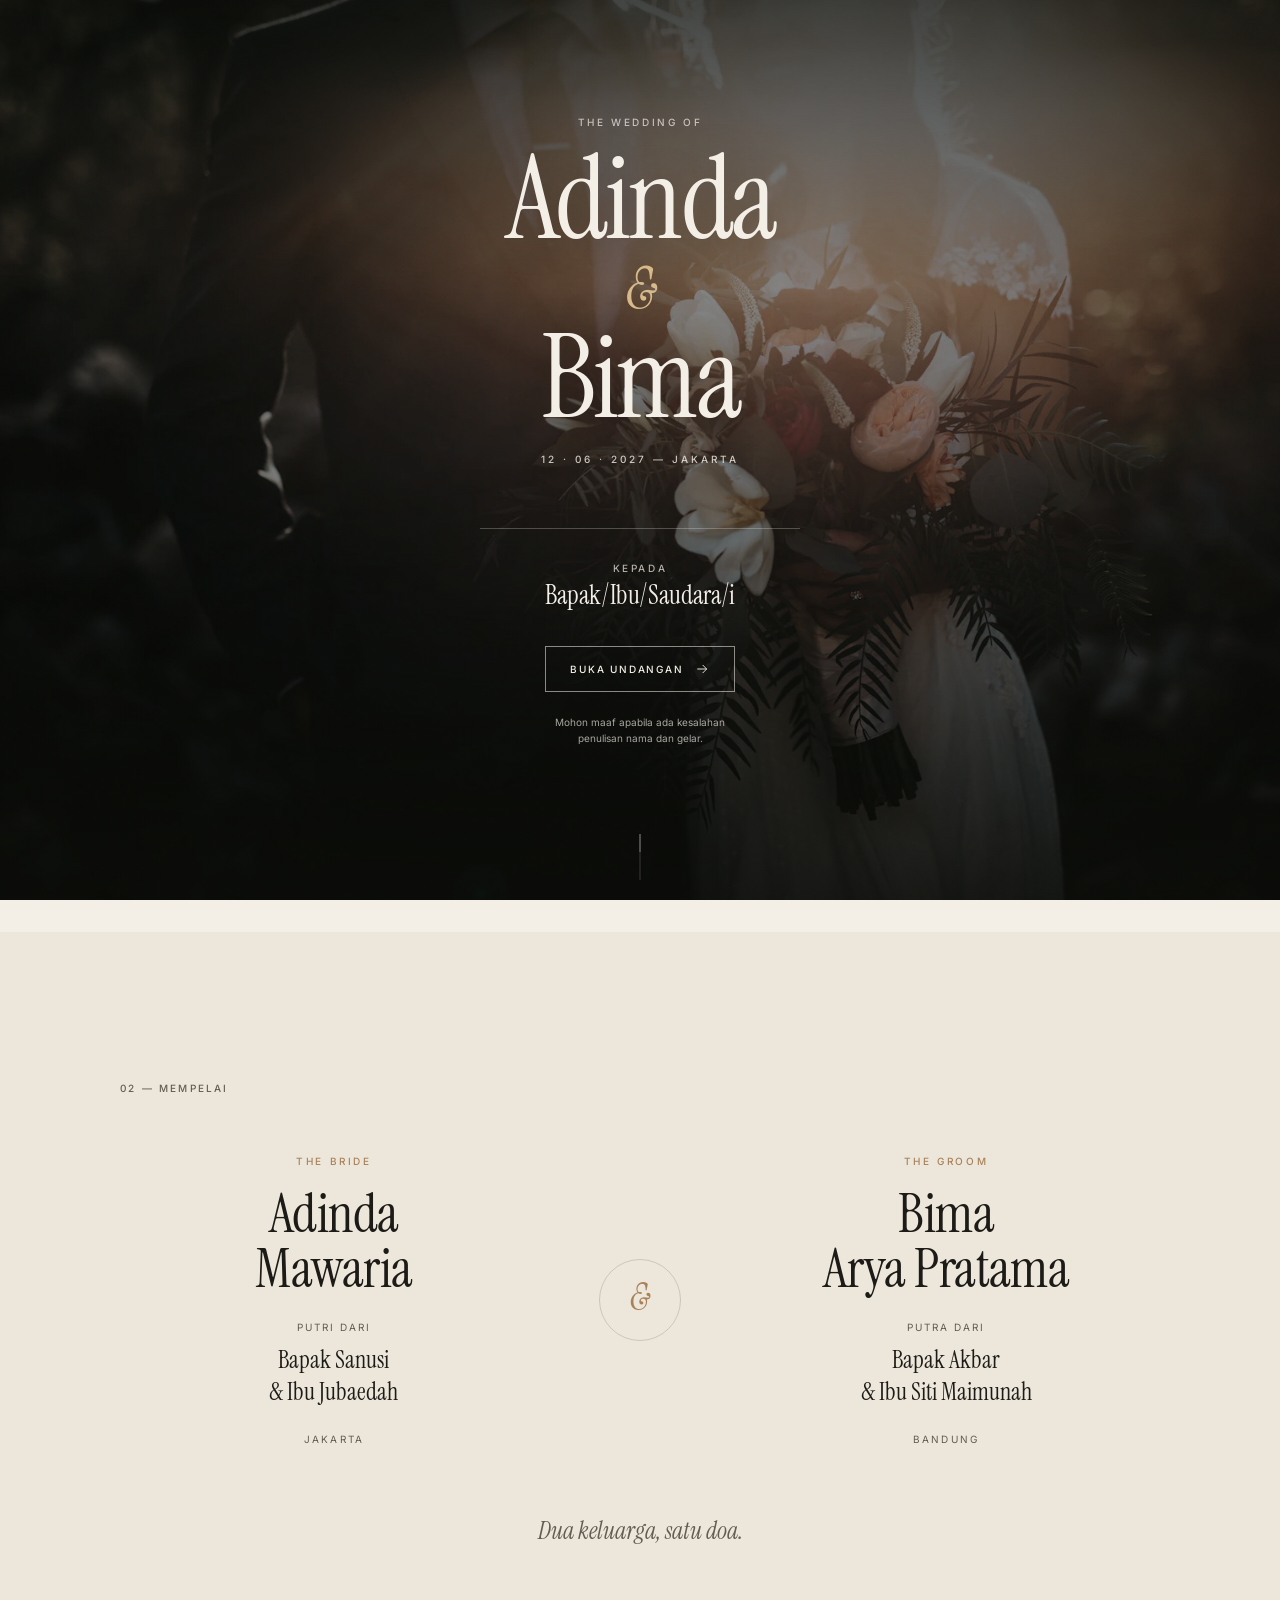
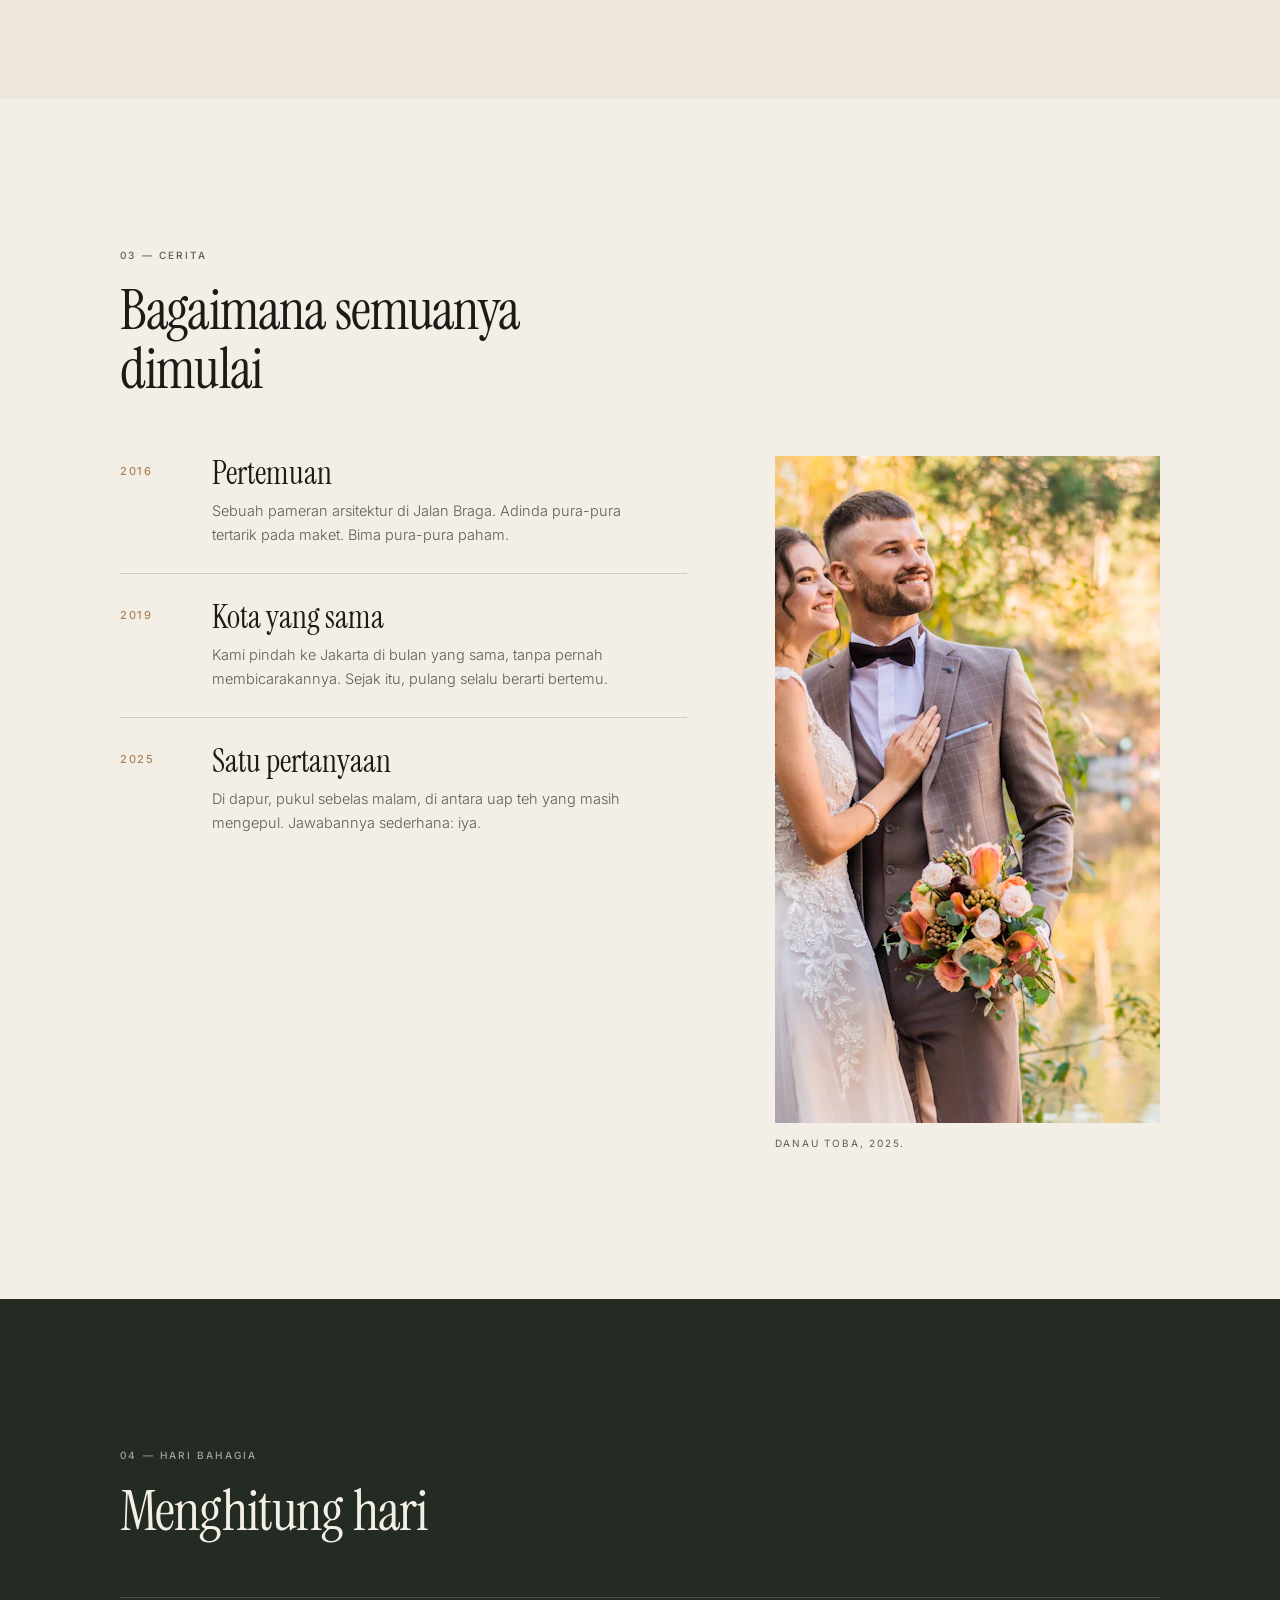
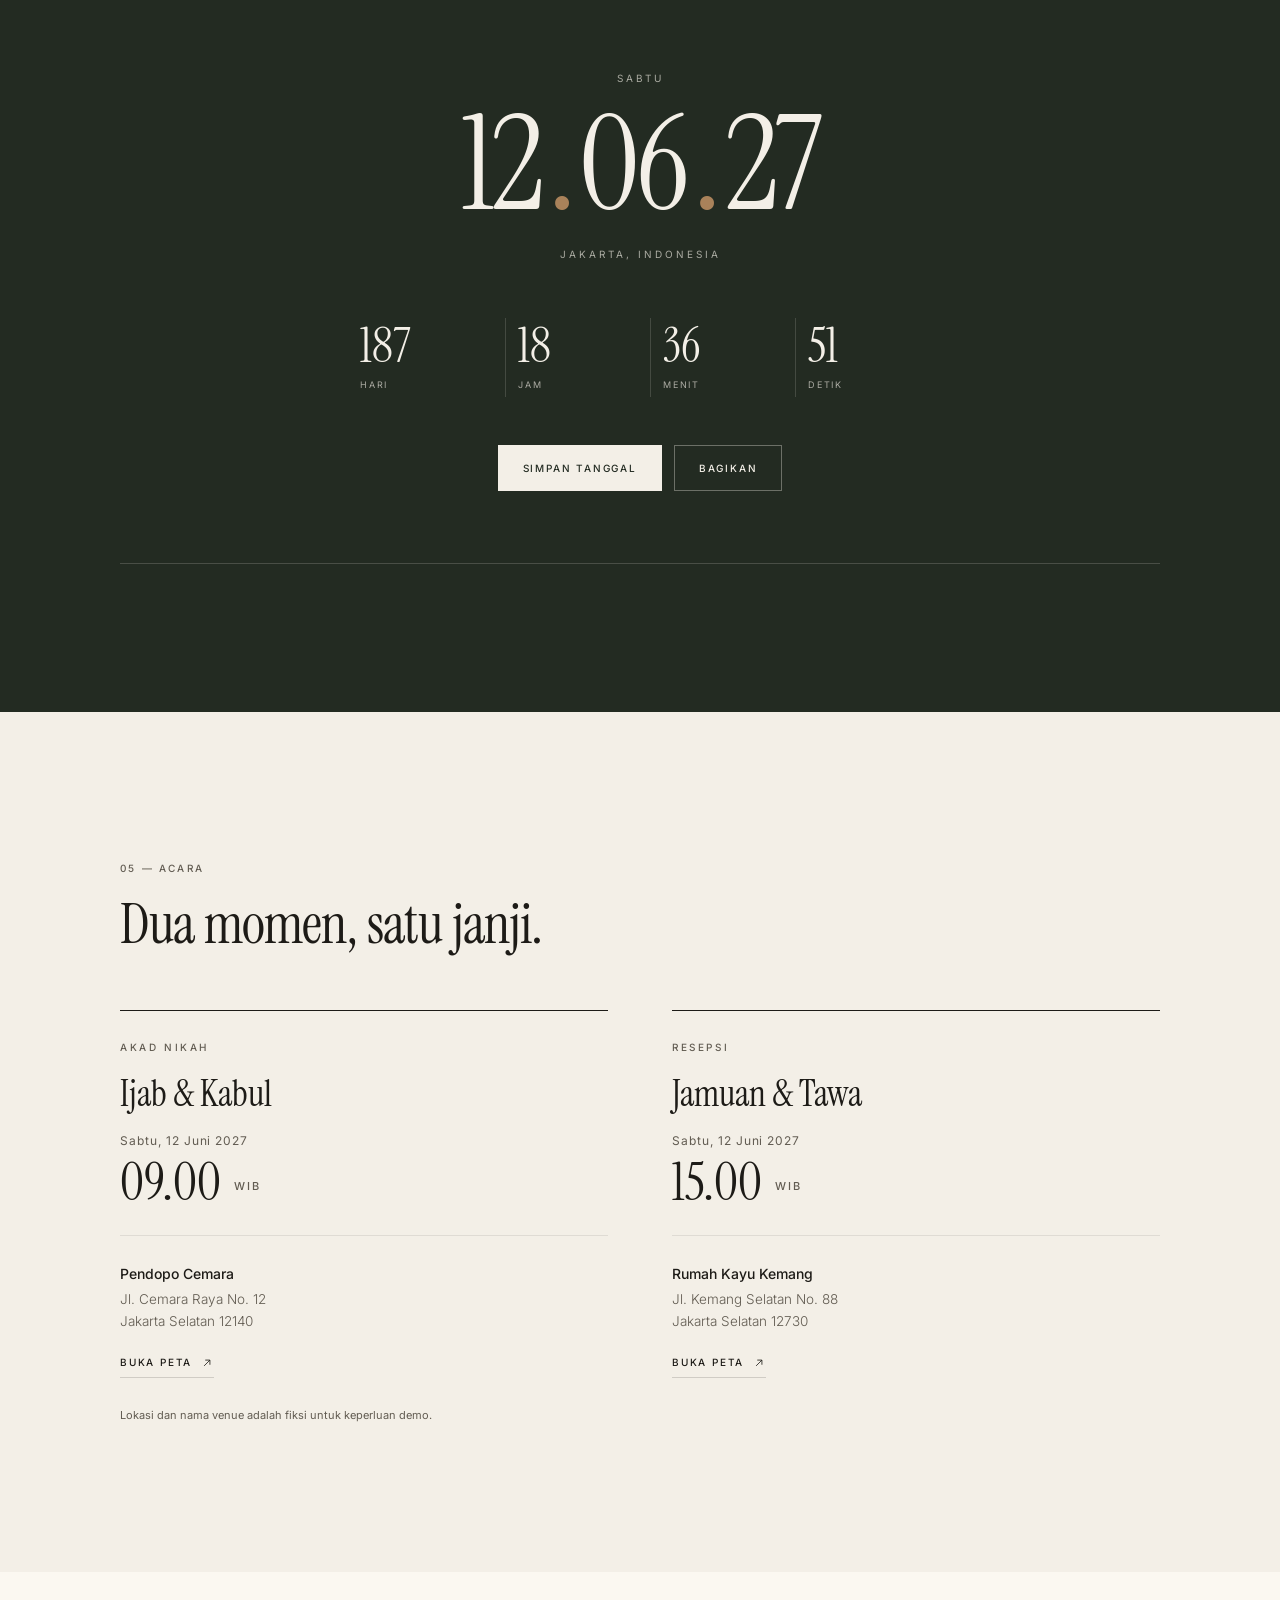
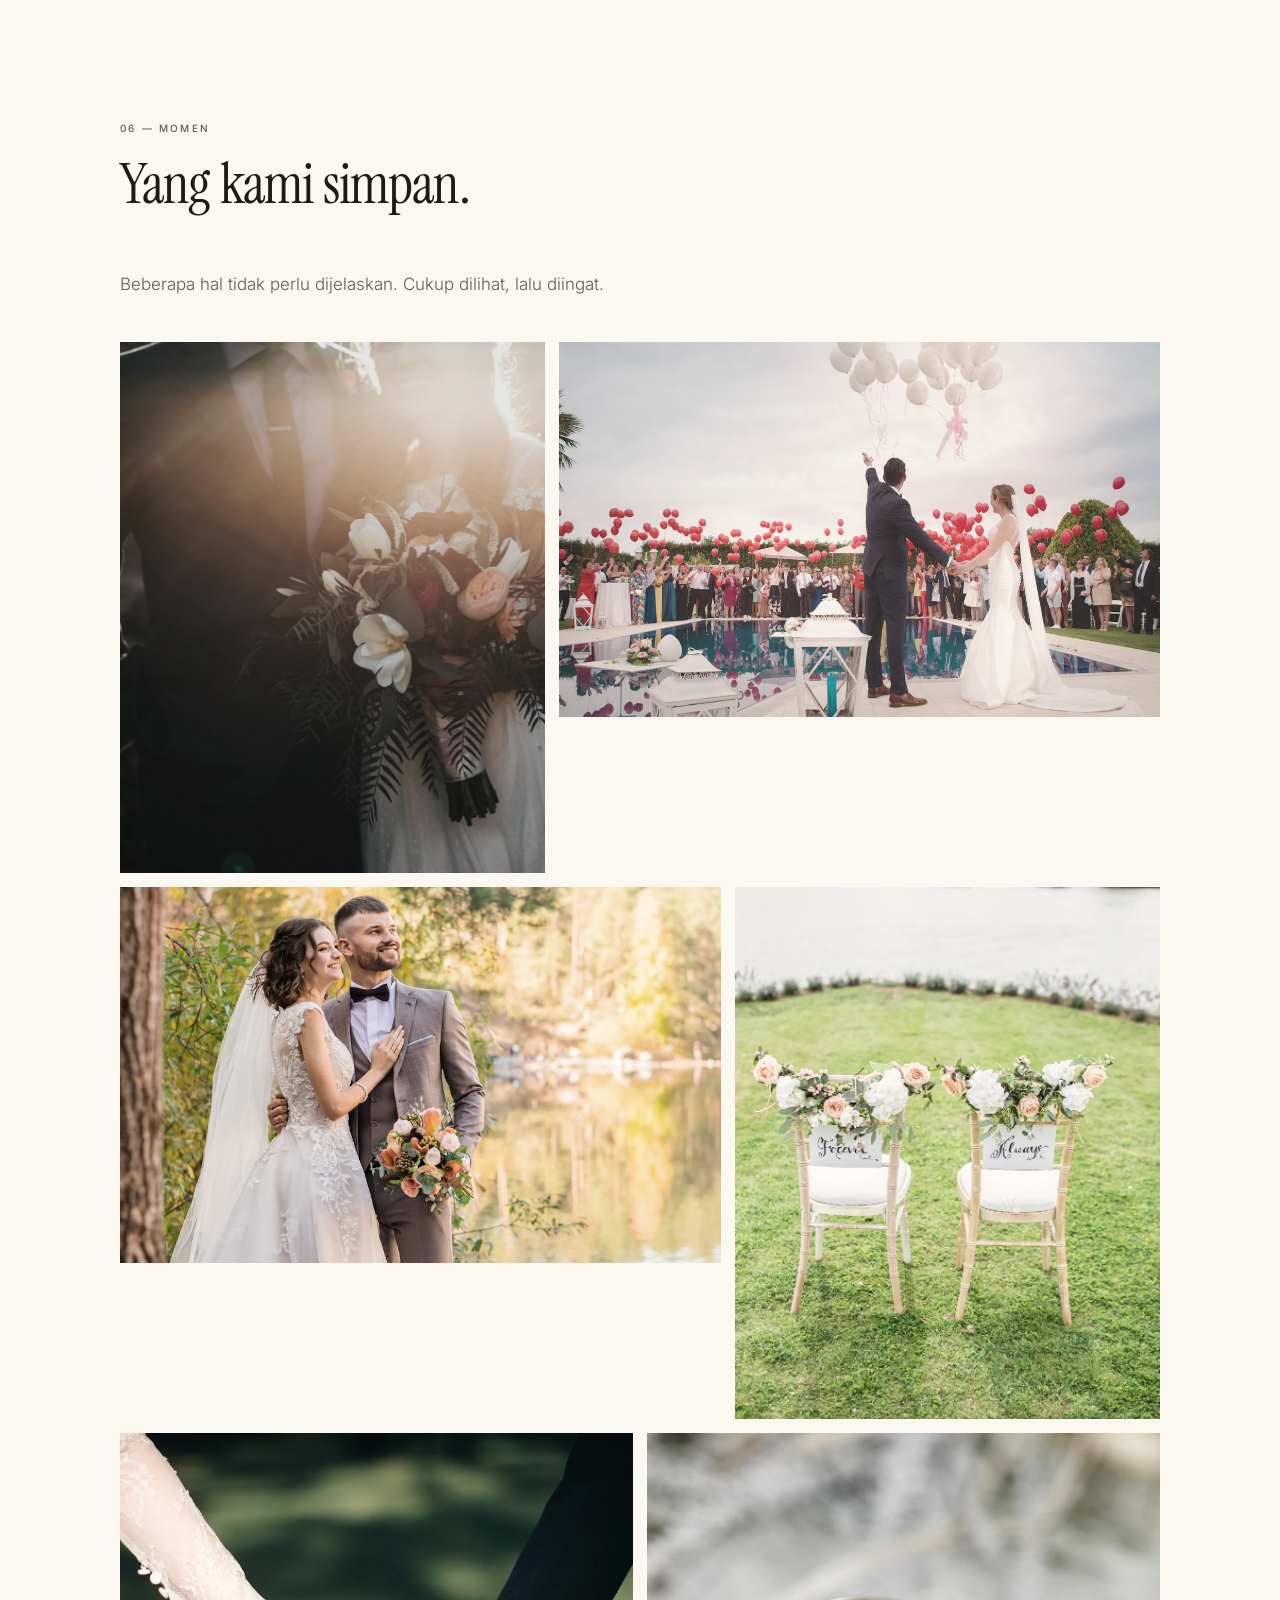
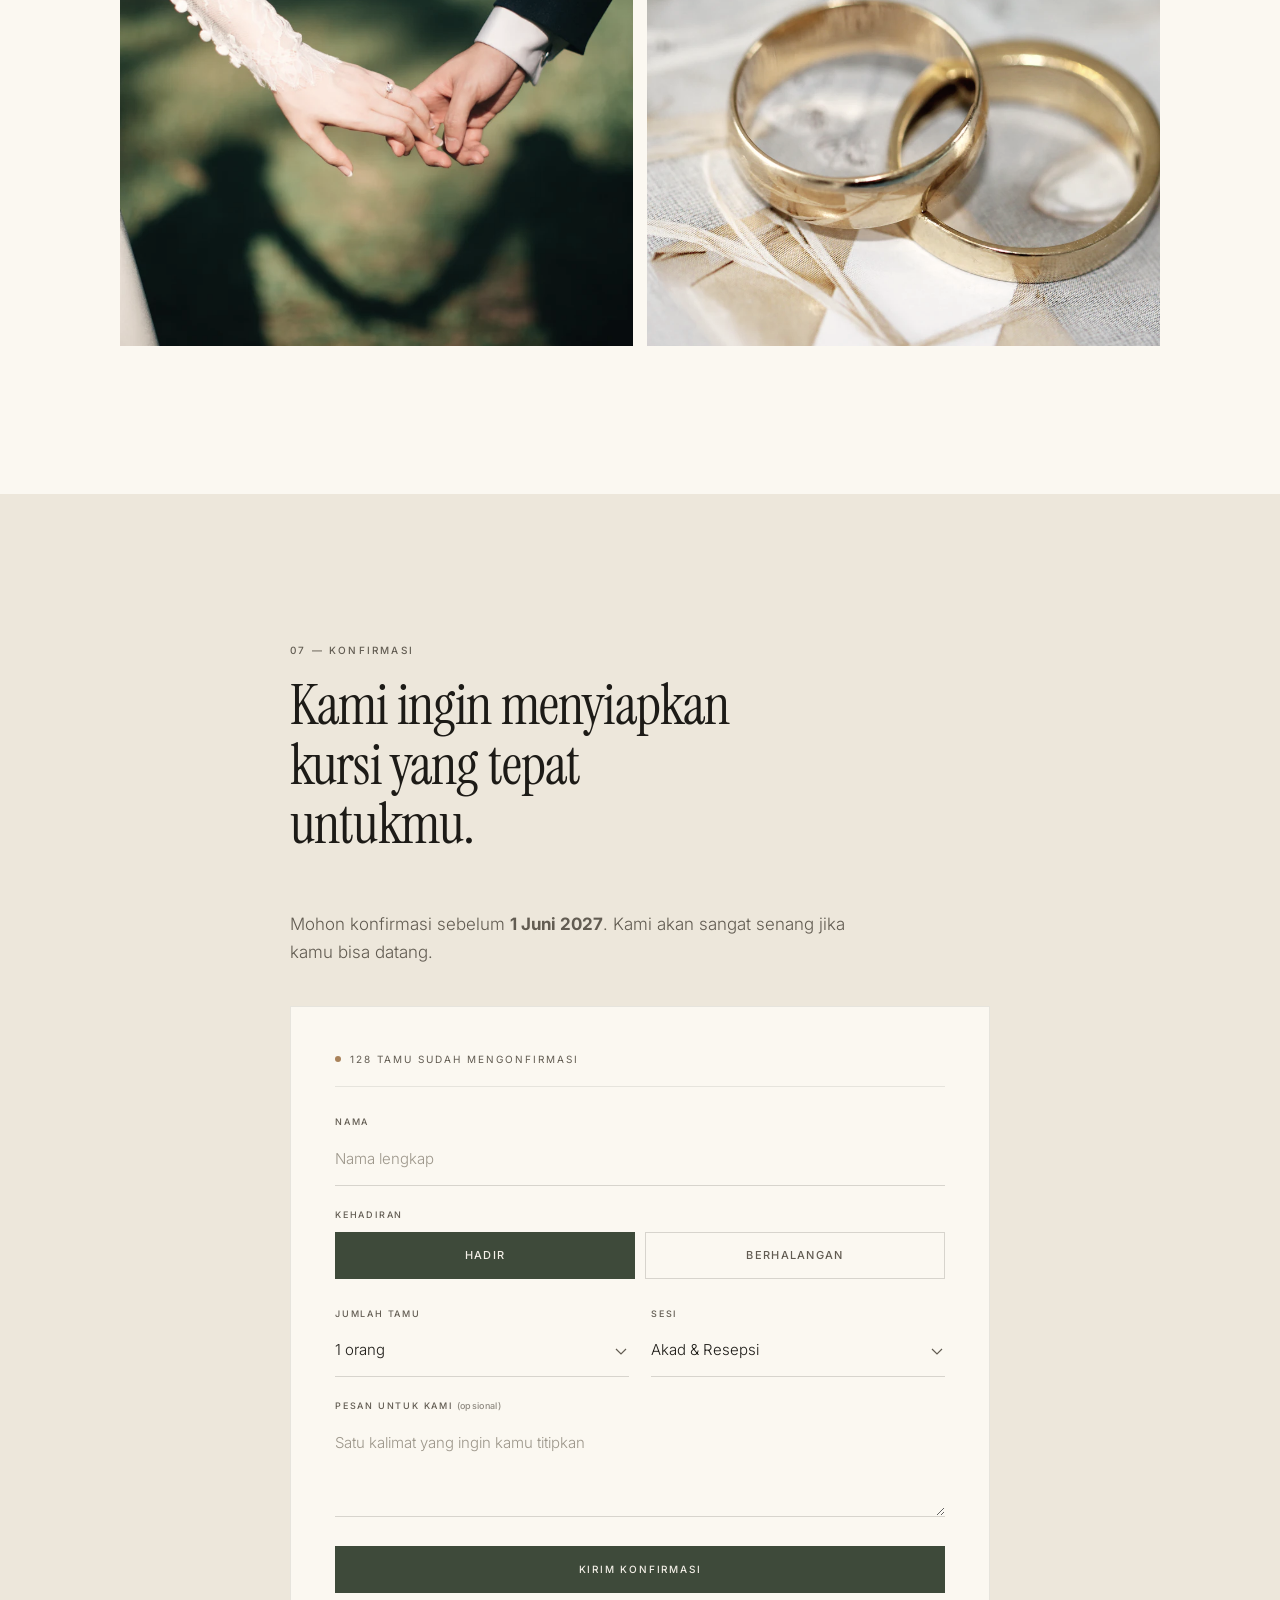
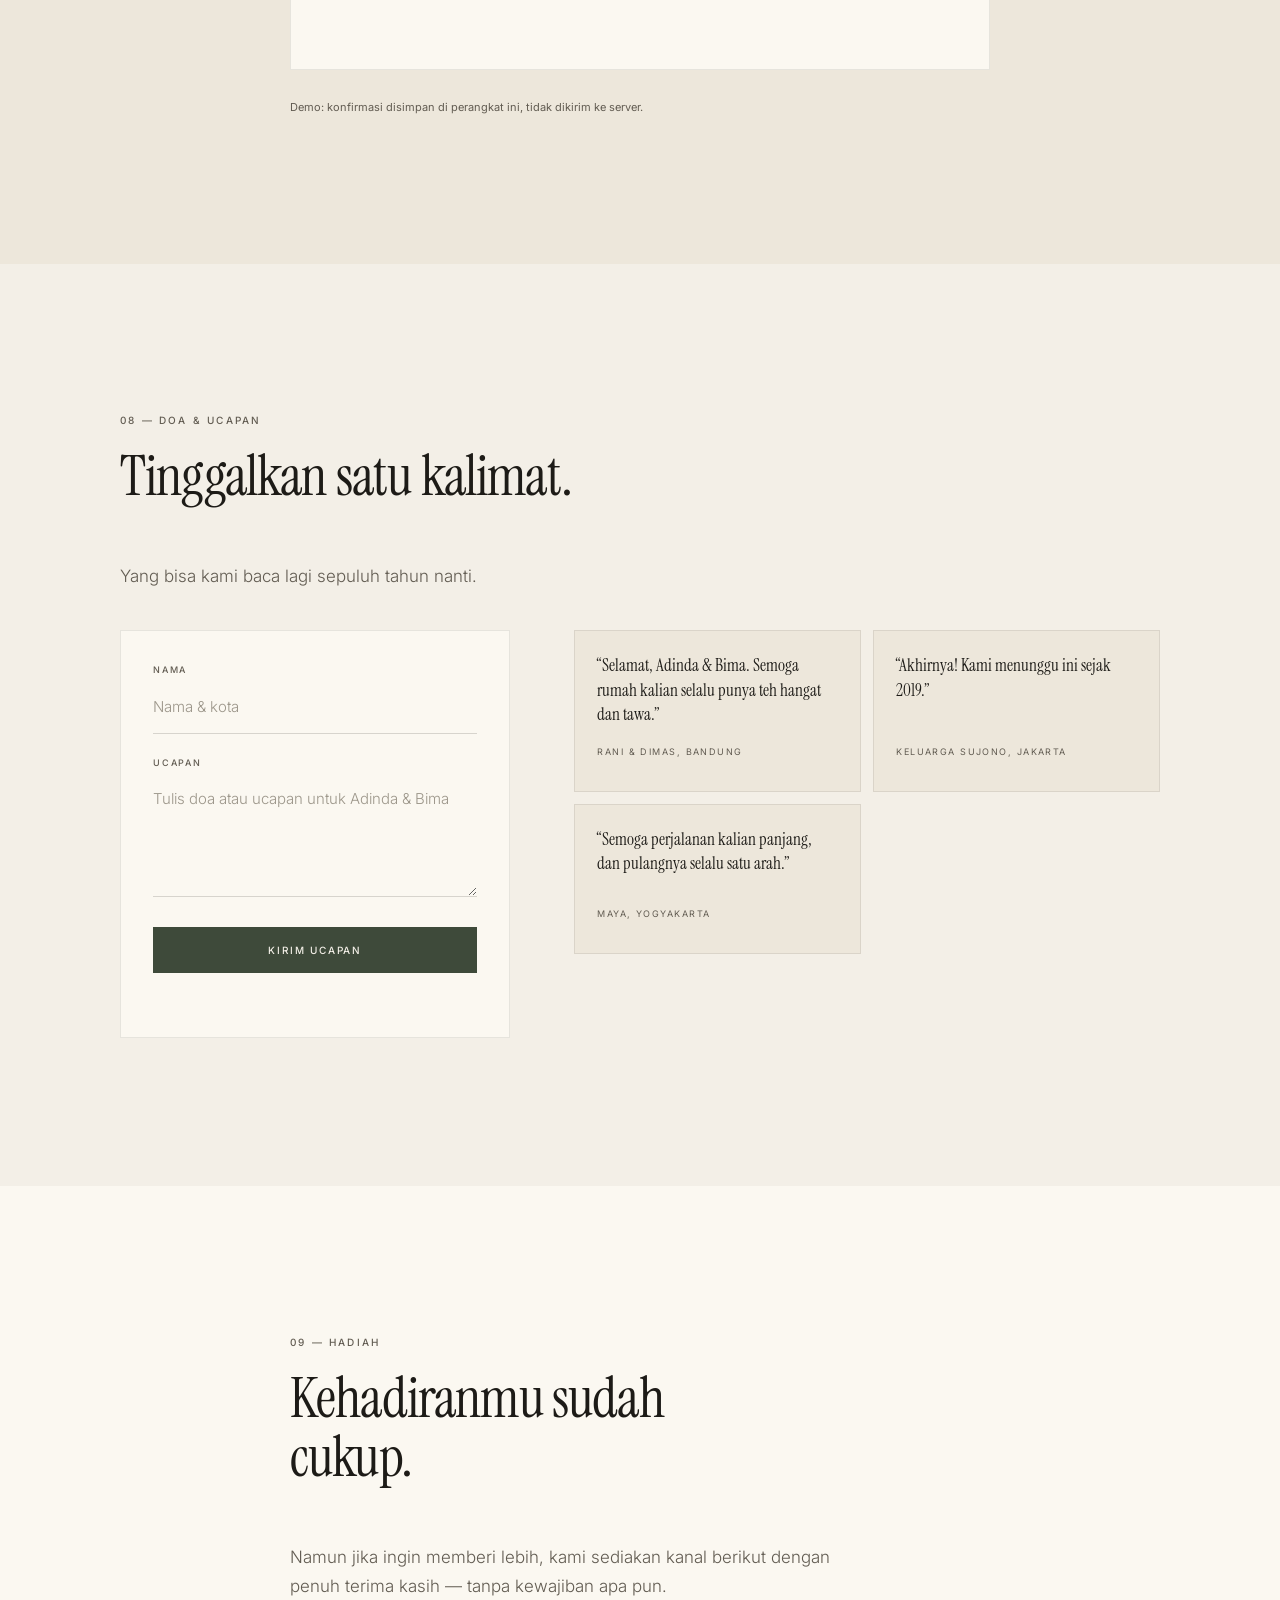
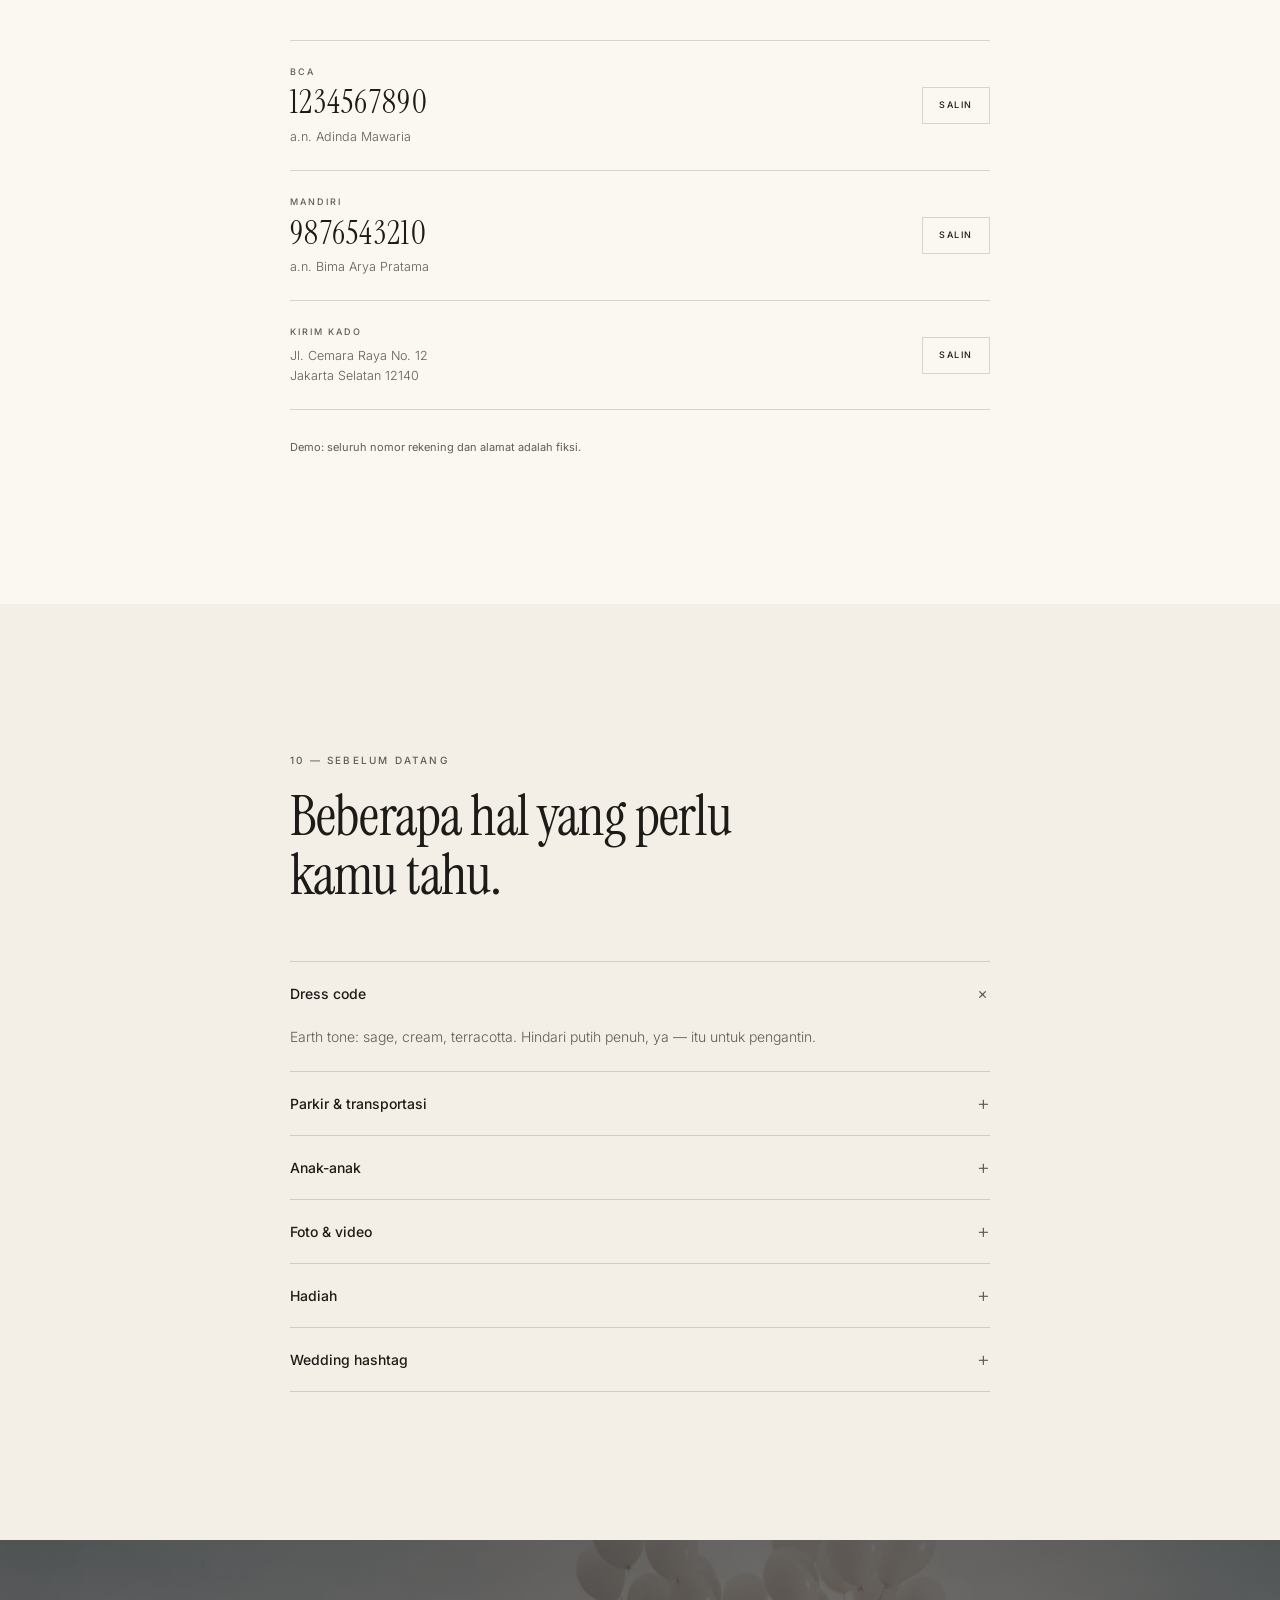
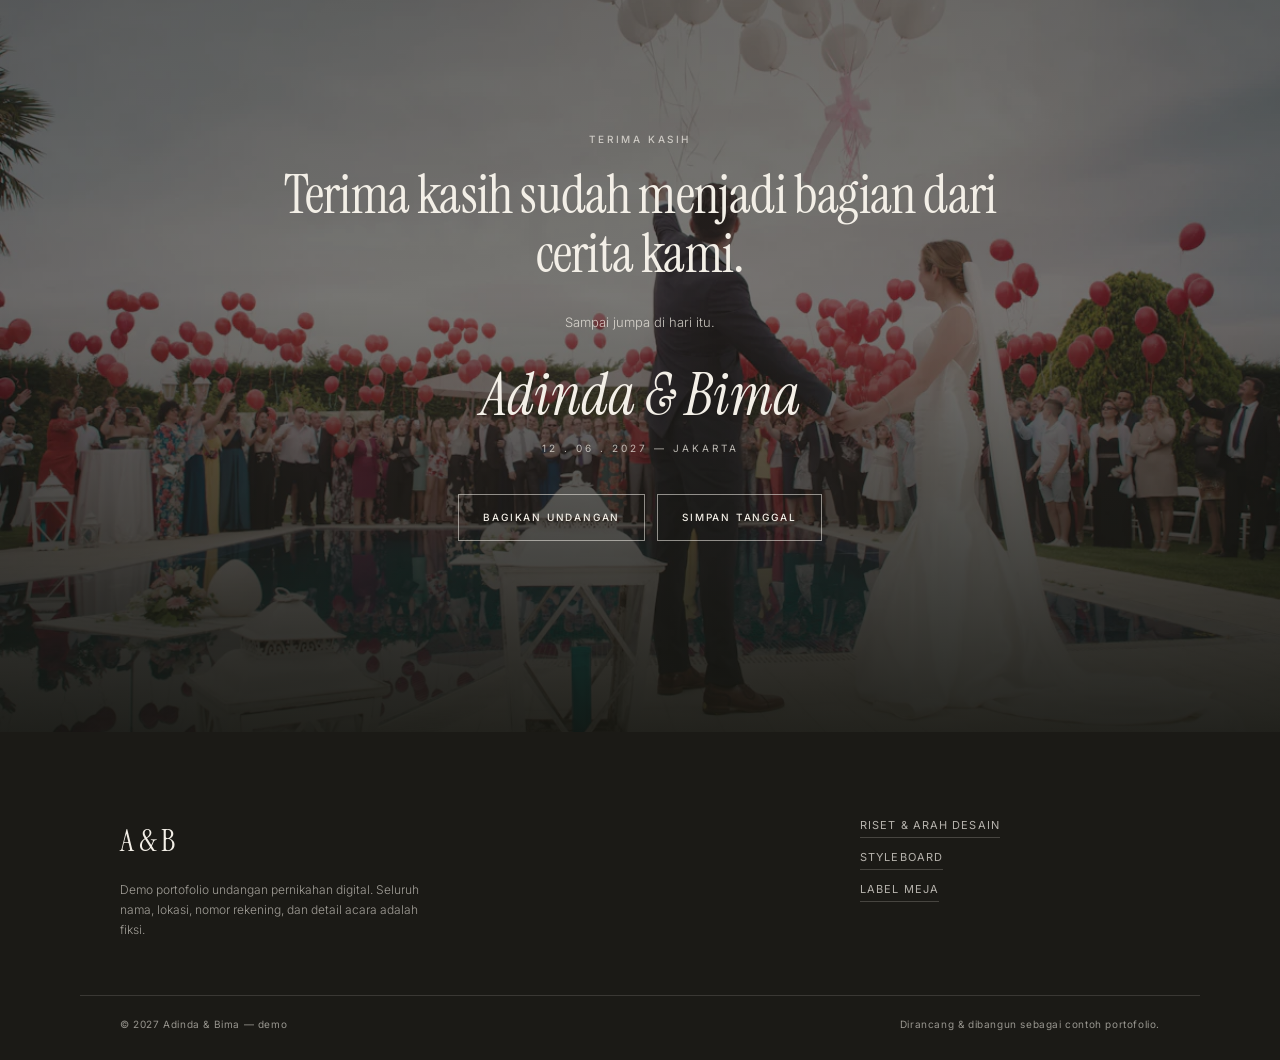
==== commit c6914e64: "chore: favicon untuk semua halaman" ====
--- a/index.html
+++ b/index.html
@@ -20,7 +20,7 @@
 <meta property="og:url" content="https://adinda-bima.pages.dev/" />
 <meta name="twitter:card" content="summary_large_image" />
 
-<link rel="icon" href="data:image/svg+xml,%3Csvg xmlns='http://www.w3.org/2000/svg' viewBox='0 0 64 64'%3E%3Crect width='64' height='64' fill='%23F3EFE7'/%3E%3Ctext x='32' y='42' font-family='Georgia,serif' font-size='28' text-anchor='middle' fill='%231D1B17'%3EA%26B%3C/text%3E%3C/svg%3E" />
+<link rel="icon" href="/assets/favicon.svg" type="image/svg+xml" />
 
 <link rel="preconnect" href="https://fonts.googleapis.com" />
 <link rel="preconnect" href="https://fonts.gstatic.com" crossorigin />
